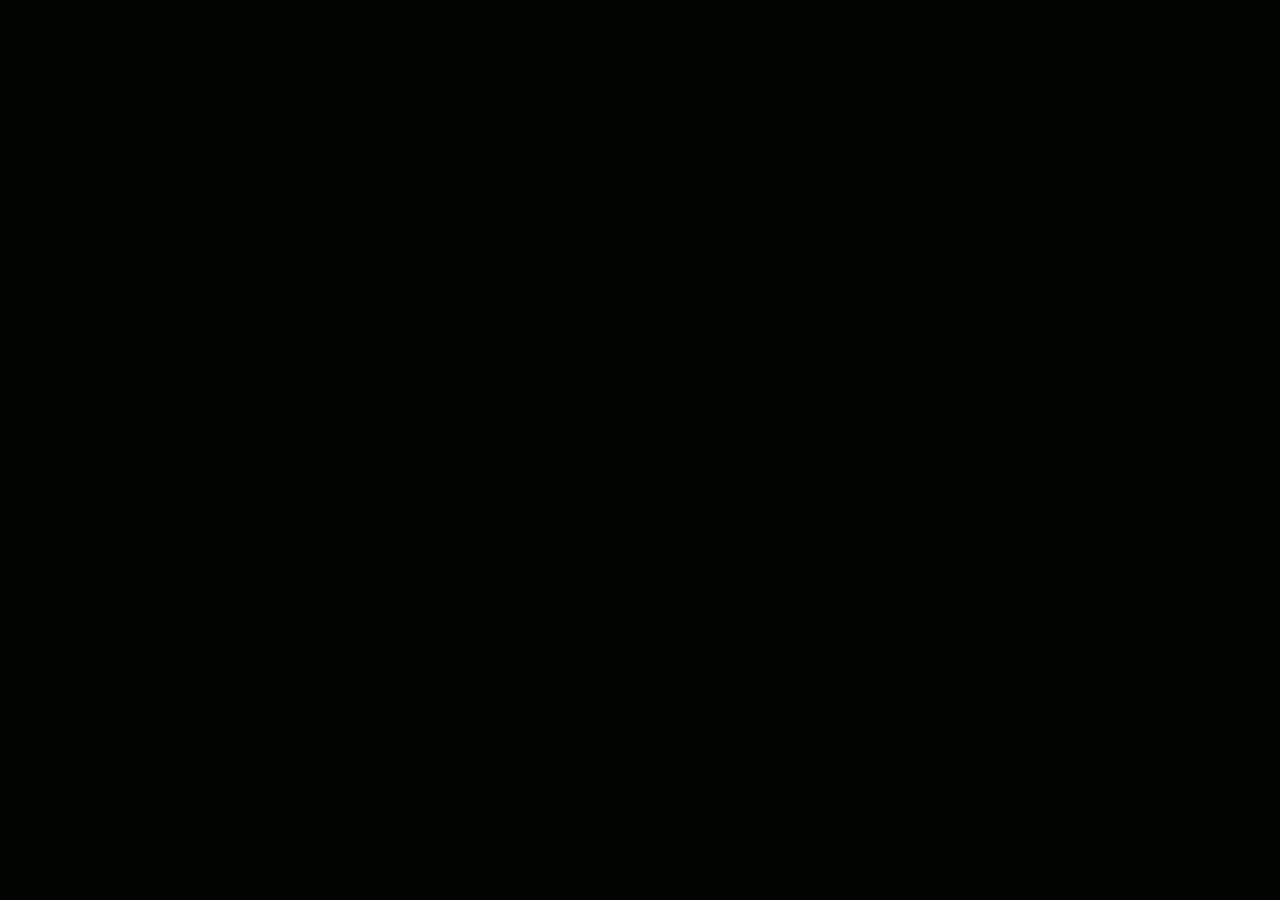
==== index.html @ 9a66db97 "Change design idk" ====
<!DOCTYPE html>
<html lang="en">

<head>
    <meta charset="UTF-8">
    <meta name="viewport" content="width=device-width, initial-scale=1.0">
    <title>Jotaverse — Explore</title>
    <meta name="description" content="The Jotaverse — João Pimentel's portfolio. An immersive hub of projects and experiments.">
    <script src="https://cdnjs.cloudflare.com/ajax/libs/gsap/3.12.5/gsap.min.js"></script>
    <link href="https://api.fontshare.com/v2/css?f[]=neue-montreal@400,500,700&display=swap" rel="stylesheet">
    <link rel="stylesheet" href="style.css">
</head>

<body class="page-hub">

    <div id="crt-overlay"></div>
    <div id="page-transition-overlay"></div>

    <div id="page-wrapper">
        <canvas id="starfield-canvas"></canvas>
        <canvas id="bg-canvas"></canvas>
        <canvas id="matrix-canvas"></canvas>

        <header class="top-header">
            <a href="index.html" class="header-element">Jotaverse</a>
            <a href="https://github.com/joaomrpimentel" target="_blank" class="header-element">João Pimentel</a>
        </header>

        <div id="hub-container">
            <div class="stage">
                <div class="core-ring"></div>
                <svg id="constellation-lines"></svg>
                <nav class="constellation" aria-label="Explore"></nav>
            </div>

            <div class="console-wrap">
                <div class="console-line">
                    <span class="console-prompt">&gt;</span>
                    <span class="console-input-cell">
                        <input type="text" id="command-input" placeholder="type a command" autocomplete="off" spellcheck="false" aria-label="Command console">
                        <span id="command-suggestion-inline"></span>
                    </span>
                </div>
            </div>
        </div>

        <button id="sound-toggle" type="button" aria-label="Enable sound">×</button>
    </div>

    <script type="importmap">
        { "imports": { "three": "https://cdn.jsdelivr.net/npm/three@0.160.0/build/three.module.js", "three/addons/": "https://cdn.jsdelivr.net/npm/three@0.160.0/examples/jsm/" } }
    </script>
    <script type="module" src="script.js" defer></script>

</body>

</html>
---- style.css ----
/* =========================================================
   JOTAVERSE — immersive explorer
   green-on-black, Flash-era exploration aesthetic
   ========================================================= */

:root {
    --main-color: #00ff41;
    --main-dim: #00b32d;
    --bg-color: #040804;
    --void-color: #020402;
    --panel-bg: rgba(6, 14, 6, 0.55);
    --border-color: rgba(0, 255, 65, 0.4);
    --border-faint: rgba(0, 255, 65, 0.18);
    --error-color: rgba(255, 70, 70, 0.85);
    --text-light: #cfe9d4;
    --text-medium: #7fae87;
    --text-dark: #3d5a42;
    --glow: 0 0 6px rgba(0, 255, 65, 0.55), 0 0 18px rgba(0, 255, 65, 0.25);
}

* {
    box-sizing: border-box;
    border-radius: 0 !important;
}

html, body {
    margin: 0;
    padding: 0;
    height: 100%;
}

body {
    font-family: 'Neue Montreal', sans-serif;
    background-color: var(--void-color);
    color: var(--main-color);
    overflow: hidden;
    cursor: crosshair;
    -webkit-font-smoothing: antialiased;
    -moz-osx-font-smoothing: grayscale;
}

a { color: inherit; }

/* ---------- CRT / scanline overlay ---------- */
#crt-overlay {
    position: fixed;
    inset: 0;
    z-index: 9000;
    pointer-events: none;
    background:
        radial-gradient(ellipse at center, transparent 55%, rgba(0,0,0,0.65) 100%);
}
#crt-overlay::before {
    content: "";
    position: absolute;
    inset: 0;
    background: repeating-linear-gradient(
        to bottom,
        rgba(0, 0, 0, 0) 0px,
        rgba(0, 0, 0, 0) 2px,
        rgba(0, 0, 0, 0.18) 3px,
        rgba(0, 0, 0, 0.18) 4px
    );
    animation: crt-flicker 6s infinite steps(60);
    opacity: 0.6;
}
@keyframes crt-flicker {
    0%, 100% { opacity: 0.55; }
    50%      { opacity: 0.62; }
}

/* ---------- page transition ---------- */
#page-wrapper { opacity: 0; height: 100%; }

#page-transition-overlay {
    position: fixed;
    inset: 0;
    background-color: var(--void-color);
    z-index: 9500;
    pointer-events: none;
    opacity: 1;
}

/* ---------- background canvases ---------- */
#starfield-canvas,
#bg-canvas,
#matrix-canvas {
    position: fixed;
    inset: 0;
    width: 100%;
    height: 100%;
}
#starfield-canvas { z-index: 1; }
#bg-canvas        { z-index: 2; pointer-events: none; }
#matrix-canvas    { display: none; z-index: 8000; background: #000; }

/* ---------- header ---------- */
.top-header {
    position: fixed;
    top: 0; left: 0;
    width: 100%;
    padding: 1.1rem 1.8rem;
    display: flex;
    justify-content: space-between;
    align-items: center;
    z-index: 60;
    pointer-events: none;
}
.header-element {
    pointer-events: auto;
    font-size: 0.75rem;
    text-transform: uppercase;
    letter-spacing: 0.22em;
    color: var(--main-dim);
    text-decoration: none;
    transition: color 0.25s, text-shadow 0.25s;
}
.header-element:hover { color: var(--main-color); text-shadow: var(--glow); }

/* =========================================================
   HUB — constellation explorer
   ========================================================= */
#hub-container {
    position: fixed;
    inset: 0;
    z-index: 20;
}
#hub-container.hub-hidden { display: none !important; }

/* parallax stage moved by mouse */
.stage {
    position: absolute;
    inset: 0;
    transition: transform 0.4s cubic-bezier(.2,.8,.2,1);
    will-change: transform;
}

/* connector lines */
#constellation-lines {
    position: absolute;
    inset: 0;
    width: 100%;
    height: 100%;
    pointer-events: none;
    z-index: 21;
}
.link-line {
    stroke: var(--main-color);
    stroke-width: 1;
    opacity: 0.12;
    transition: opacity 0.3s, stroke-width 0.3s;
}
.link-line.active { opacity: 0.7; stroke-width: 1.5; }

/* nav nodes */
.constellation { position: absolute; inset: 0; z-index: 22; }

.nav-node {
    position: absolute;
    left: 50%; top: 50%;
    display: flex;
    flex-direction: column;
    align-items: center;
    gap: 0.55rem;
    text-decoration: none;
    pointer-events: auto;
    cursor: pointer;
    will-change: transform;
}
.node-glyph {
    width: 2.9rem;
    height: 2.9rem;
    display: grid;
    place-items: center;
    font-size: 1.35rem;
    color: var(--main-color);
    border: 1px solid var(--border-faint);
    background: rgba(0, 255, 65, 0.04);
    box-shadow: 0 0 0 rgba(0,255,65,0);
    transition: border-color 0.3s, box-shadow 0.3s, transform 0.3s, background 0.3s;
    animation: node-pulse 3.5s ease-in-out infinite;
}
@keyframes node-pulse {
    0%, 100% { box-shadow: 0 0 8px rgba(0,255,65,0.12); }
    50%      { box-shadow: 0 0 16px rgba(0,255,65,0.28); }
}
.node-label {
    font-size: 0.7rem;
    letter-spacing: 0.18em;
    text-transform: uppercase;
    color: var(--text-medium);
    opacity: 0;
    transform: translateY(4px);
    transition: opacity 0.3s, transform 0.3s, color 0.3s;
    white-space: nowrap;
    pointer-events: none;
}
.node-sub {
    font-size: 0.55rem;
    letter-spacing: 0.1em;
    color: var(--text-dark);
}

.nav-node:hover .node-glyph,
.nav-node:focus-visible .node-glyph {
    border-color: var(--main-color);
    background: rgba(0, 255, 65, 0.12);
    box-shadow: var(--glow);
    transform: scale(1.12);
    animation: none;
}
.nav-node:hover .node-label,
.nav-node:focus-visible .node-label,
body.touch .node-label {
    opacity: 1;
    transform: translateY(0);
    color: var(--main-color);
}
body.touch .node-label { color: var(--text-medium); }

/* central core hint ring */
.core-ring {
    position: absolute;
    left: 50%; top: 50%;
    width: 13rem; height: 13rem;
    transform: translate(-50%, -50%);
    border: 1px solid var(--border-faint);
    border-radius: 50% !important;
    z-index: 21;
    animation: ring-spin 30s linear infinite;
    pointer-events: none;
}
.core-ring::after {
    content: "";
    position: absolute;
    inset: -1.4rem;
    border: 1px dashed rgba(0,255,65,0.08);
    border-radius: 50% !important;
}
@keyframes ring-spin { to { transform: translate(-50%,-50%) rotate(360deg); } }

/* console (hidden terminal) */
.console-wrap {
    position: fixed;
    bottom: 1.4rem;
    left: 50%;
    transform: translateX(-50%);
    width: min(90vw, 420px);
    z-index: 50;
}
.console-line {
    display: flex;
    align-items: center;
    gap: 0.5rem;
    border: 1px solid var(--border-faint);
    background: rgba(0,0,0,0.35);
    backdrop-filter: blur(6px);
    -webkit-backdrop-filter: blur(6px);
    padding: 0.55rem 0.8rem;
    transition: border-color 0.3s;
}
.console-wrap.error .console-line { border-color: var(--error-color); }
.console-prompt { color: var(--main-color); font-family: monospace; }
#command-input, #command-suggestion-inline {
    flex: 1;
    background: transparent;
    border: none;
    outline: none;
    font-family: monospace;
    font-size: 0.9rem;
    color: var(--main-color);
    padding: 0;
}
.console-input-cell { position: relative; flex: 1; }
.console-input-cell #command-input { width: 100%; position: relative; z-index: 2; }
#command-suggestion-inline {
    position: absolute;
    left: 0; top: 0;
    color: var(--text-dark);
    pointer-events: none;
    z-index: 1;
    white-space: pre;
}
#command-input::placeholder { color: var(--text-dark); }

@keyframes shake {
    10%,90% { transform: translate3d(-1px,0,0); }
    20%,80% { transform: translate3d(2px,0,0); }
    30%,50%,70% { transform: translate3d(-4px,0,0); }
    40%,60% { transform: translate3d(4px,0,0); }
}
.console-wrap.shake { animation: shake 0.5s cubic-bezier(.36,.07,.19,.97) both; }

/* =========================================================
   INNER PAGES — immersive panels
   ========================================================= */
main {
    position: relative;
    z-index: 20;
    height: 100%;
    display: flex;
    align-items: safe center;
    justify-content: center;
    padding: 5rem 1.2rem 4rem;
    overflow-y: auto;
}

.panel {
    width: 100%;
    max-width: 60rem;
    position: relative;
    padding: 2.6rem 2rem;
    background: var(--panel-bg);
    backdrop-filter: blur(10px);
    -webkit-backdrop-filter: blur(10px);
    --corner-size: 26px;
    --corner-thickness: 2px;
    background-image:
        linear-gradient(to right, var(--border-color) var(--corner-thickness), transparent var(--corner-thickness)) 0 0,
        linear-gradient(to bottom, var(--border-color) var(--corner-thickness), transparent var(--corner-thickness)) 0 0,
        linear-gradient(to left,  var(--border-color) var(--corner-thickness), transparent var(--corner-thickness)) 100% 0,
        linear-gradient(to bottom, var(--border-color) var(--corner-thickness), transparent var(--corner-thickness)) 100% 0,
        linear-gradient(to right, var(--border-color) var(--corner-thickness), transparent var(--corner-thickness)) 0 100%,
        linear-gradient(to top,   var(--border-color) var(--corner-thickness), transparent var(--corner-thickness)) 0 100%,
        linear-gradient(to left,  var(--border-color) var(--corner-thickness), transparent var(--corner-thickness)) 100% 100%,
        linear-gradient(to top,   var(--border-color) var(--corner-thickness), transparent var(--corner-thickness)) 100% 100%;
    background-repeat: no-repeat;
    background-size: var(--corner-size) var(--corner-size);
}

.panel-tag {
    font-family: monospace;
    font-size: 0.7rem;
    letter-spacing: 0.2em;
    color: var(--main-dim);
    margin-bottom: 0.6rem;
}

.section-title {
    font-weight: 700;
    font-size: 2rem;
    text-transform: uppercase;
    letter-spacing: 0.04em;
    color: var(--main-color);
    text-shadow: var(--glow);
    margin: 0 0 2rem;
}

.about-text {
    font-size: 1.1rem;
    line-height: 1.7;
    color: var(--text-light);
    max-width: 60ch;
    margin: 0;
}

/* projects */
.project-list { list-style: none; padding: 0; margin: 0; display: grid; gap: 1rem; }
.project-item {
    display: block;
    position: relative;
    padding: 1.2rem 1.3rem;
    text-decoration: none;
    border: 1px solid var(--border-faint);
    transition: border-color 0.3s, background 0.3s, transform 0.3s;
    overflow: hidden;
}
.project-item::before {
    content: "";
    position: absolute;
    left: 0; top: 0; bottom: 0;
    width: 2px;
    background: var(--main-color);
    transform: scaleY(0);
    transform-origin: top;
    transition: transform 0.3s;
}
.project-item:hover {
    border-color: var(--border-color);
    background: rgba(0,255,65,0.05);
    transform: translateX(4px);
}
.project-item:hover::before { transform: scaleY(1); }
.project-title {
    font-weight: 700;
    font-size: 1.45rem;
    text-transform: uppercase;
    letter-spacing: 0.02em;
    color: var(--main-color);
    opacity: 0.8;
    margin: 0;
    transition: opacity 0.3s, text-shadow 0.3s;
}
.project-item:hover .project-title { opacity: 1; text-shadow: var(--glow); }
.project-details { margin-top: 0.6rem; }
.project-details-inner {
    display: flex;
    flex-direction: column;
    gap: 0.7rem;
}
.project-description { color: var(--text-medium); margin: 0; max-width: 46rem; }
.project-tags { display: flex; gap: 0.4rem; flex-wrap: wrap; }
.project-tag {
    padding: 0.1rem 0.55rem;
    border: 1px solid var(--text-dark);
    color: var(--text-medium);
    font-family: monospace;
    font-size: 0.7rem;
}

/* contact */
.contact-layout { text-align: center; }
.contact-links {
    display: flex;
    flex-wrap: wrap;
    align-items: center;
    justify-content: center;
    gap: 1.6rem;
    font-size: 1.2rem;
    font-weight: 700;
    margin-top: 2.4rem;
}
.contact-link {
    color: var(--text-light);
    text-decoration: none;
    letter-spacing: 0.05em;
    transition: color 0.25s, text-shadow 0.25s;
}
.contact-link:hover { color: var(--main-color); text-shadow: var(--glow); }
.contact-separator { color: var(--text-dark); }

/* back button — a return node */
.back-button {
    position: fixed;
    bottom: 1.3rem;
    left: 1.3rem;
    z-index: 60;
    font-family: monospace;
    font-size: 0.75rem;
    letter-spacing: 0.1em;
    text-transform: uppercase;
    color: var(--main-dim);
    text-decoration: none;
    border: 1px solid var(--border-faint);
    padding: 0.45rem 0.8rem;
    background: rgba(0,0,0,0.35);
    transition: color 0.25s, border-color 0.25s, box-shadow 0.25s;
}
.back-button:hover { color: var(--main-color); border-color: var(--border-color); box-shadow: var(--glow); }

/* sound toggle */
#sound-toggle {
    position: fixed;
    bottom: 1.3rem;
    right: 1.3rem;
    z-index: 60;
    width: 2.4rem; height: 2.4rem;
    display: grid;
    place-items: center;
    font-size: 0.95rem;
    color: var(--main-dim);
    border: 1px solid var(--border-faint);
    background: rgba(0,0,0,0.35);
    cursor: pointer;
    transition: color 0.25s, border-color 0.25s, box-shadow 0.25s;
}
#sound-toggle:hover { color: var(--main-color); border-color: var(--border-color); }
#sound-toggle.on { color: var(--main-color); border-color: var(--border-color); box-shadow: var(--glow); }

/* glitch entry for panels & title */
@keyframes panel-in {
    0%   { opacity: 0; transform: translateY(14px); filter: blur(4px); }
    100% { opacity: 1; transform: translateY(0);   filter: blur(0); }
}
.panel { animation: panel-in 0.55s ease-out both; }

/* ---------- responsive ---------- */
@media (max-width: 640px) {
    .node-glyph { width: 2.5rem; height: 2.5rem; font-size: 1.15rem; }
    .core-ring { width: 9rem; height: 9rem; }
    .section-title { font-size: 1.6rem; }
    .about-text { font-size: 1rem; }
    .panel { padding: 2rem 1.3rem; }
}

@media (prefers-reduced-motion: reduce) {
    .node-glyph, .core-ring, #crt-overlay::before { animation: none !important; }
    .stage { transition: none !important; }
}
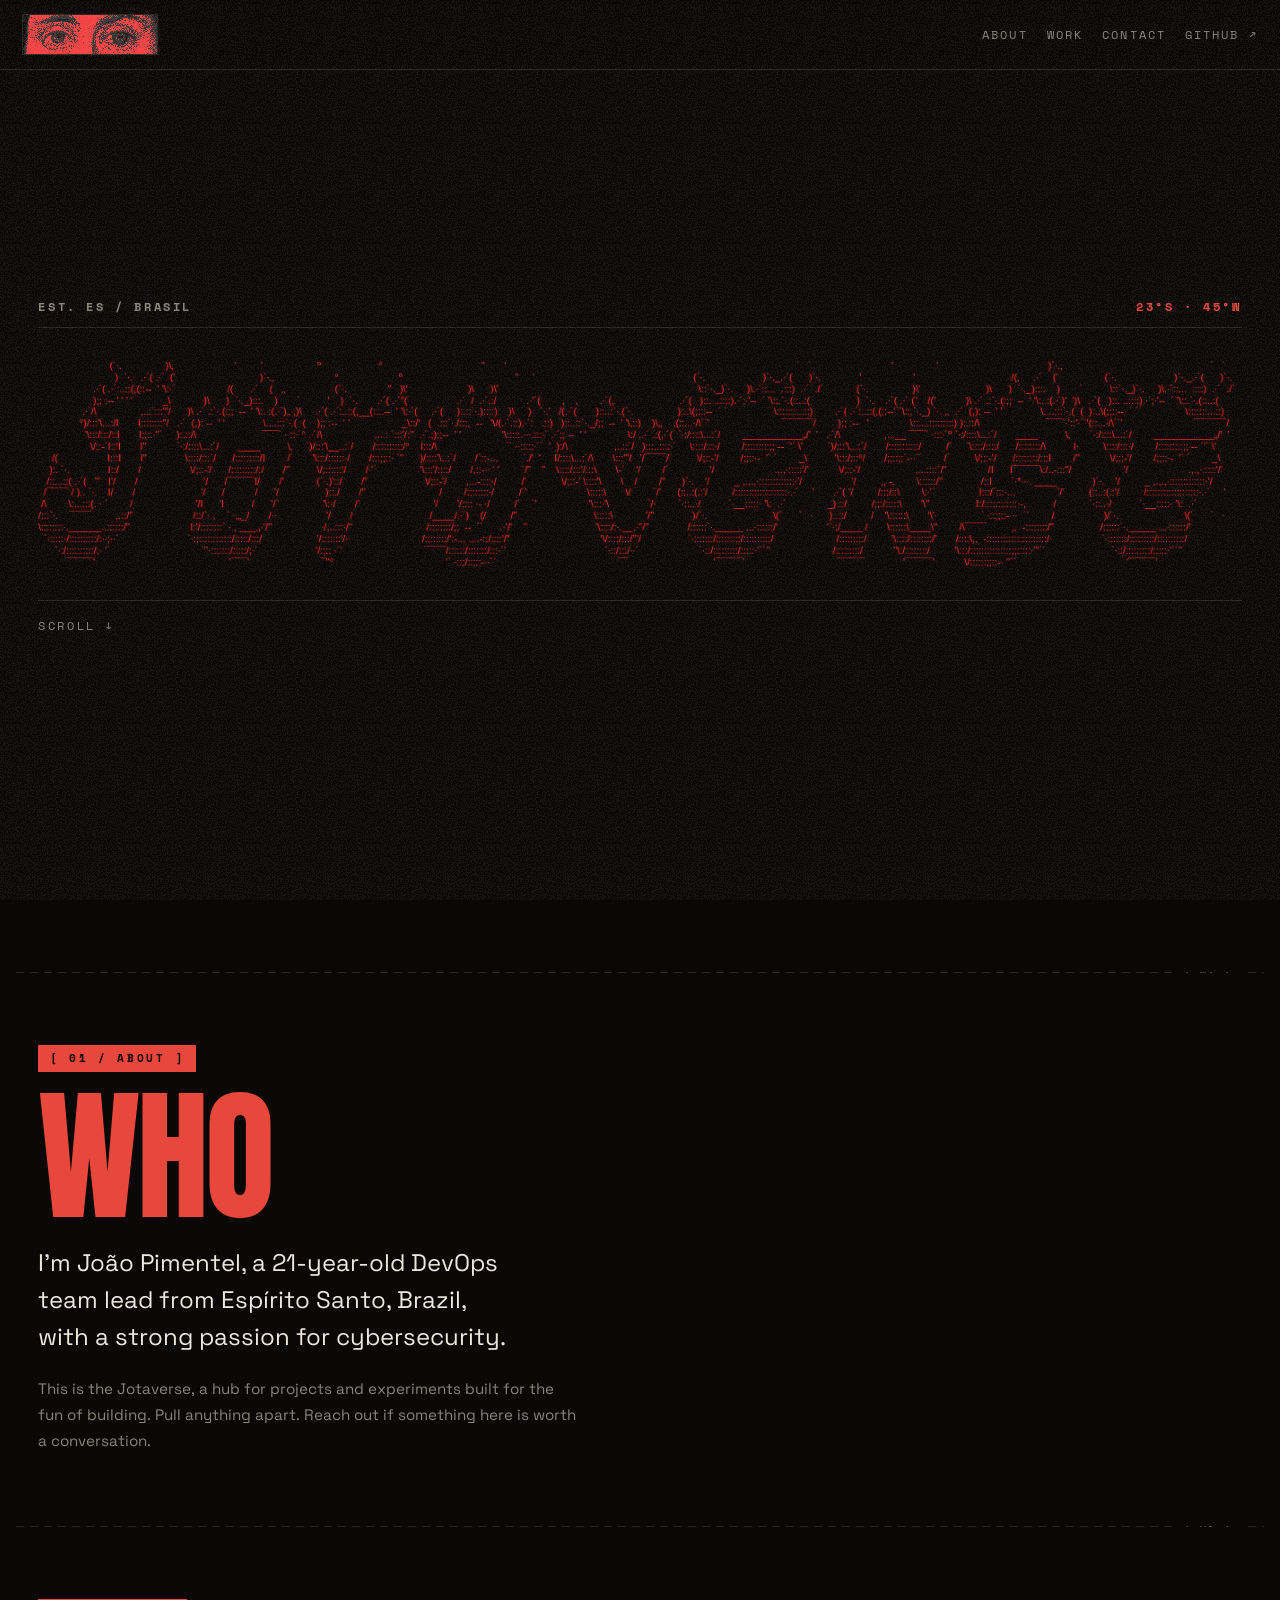
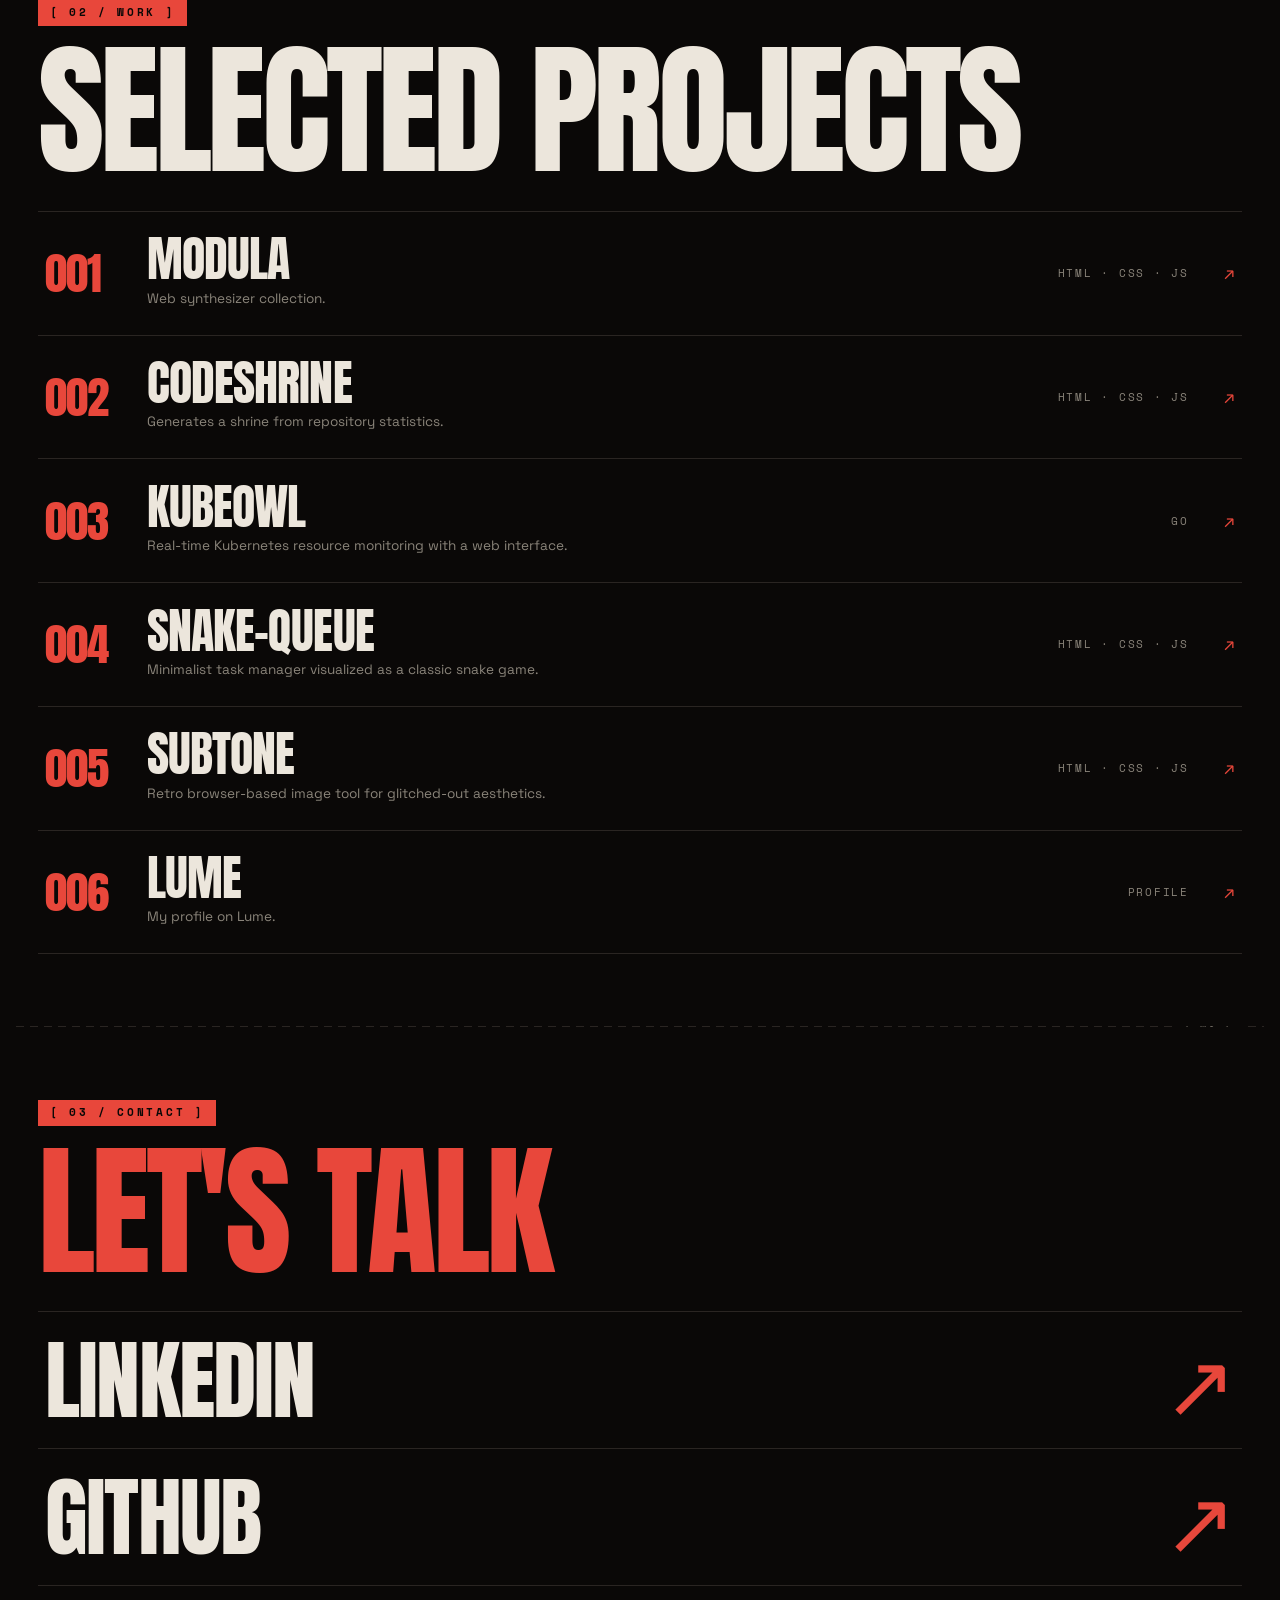
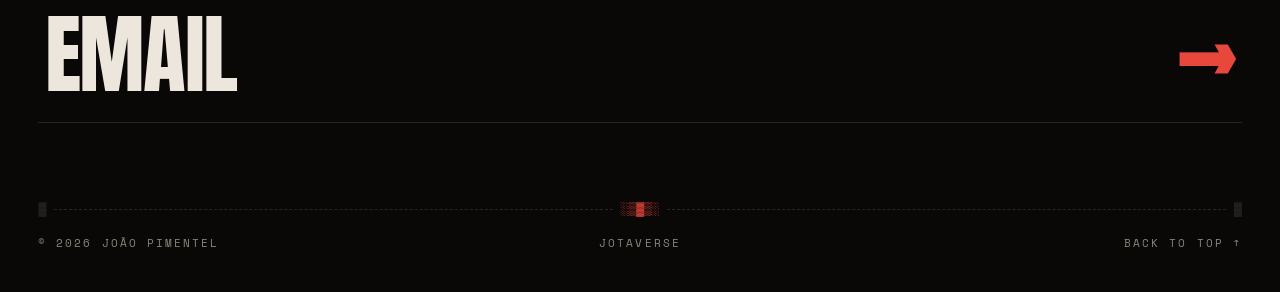
==== commit 35604a95: "reestilo" ====
--- a/index.html
+++ b/index.html
@@ -4,54 +4,191 @@
 <head>
     <meta charset="UTF-8">
     <meta name="viewport" content="width=device-width, initial-scale=1.0">
-    <title>Jotaverse — Explore</title>
-    <meta name="description" content="The Jotaverse — João Pimentel's portfolio. An immersive hub of projects and experiments.">
-    <script src="https://cdnjs.cloudflare.com/ajax/libs/gsap/3.12.5/gsap.min.js"></script>
-    <link href="https://api.fontshare.com/v2/css?f[]=neue-montreal@400,500,700&display=swap" rel="stylesheet">
+    <title>Jotaverse / João Pimentel</title>
+    <meta name="description" content="The Jotaverse / João Pimentel, DevOps team lead and cybersecurity enthusiast. Projects and experiments.">
+    <meta property="og:title" content="Jotaverse / João Pimentel">
+    <meta property="og:description" content="DevOps & security. Projects and experiments.">
+    <meta property="og:type" content="website">
+    <link rel="preconnect" href="https://fonts.googleapis.com">
+    <link rel="preconnect" href="https://fonts.gstatic.com" crossorigin>
+    <link href="https://fonts.googleapis.com/css2?family=Anton&family=Space+Grotesk:wght@400;500;700&family=Space+Mono:wght@400;700&display=swap" rel="stylesheet">
     <link rel="stylesheet" href="style.css">
 </head>
 
-<body class="page-hub">
+<body>
+    <div class="dither" aria-hidden="true"></div>
 
-    <div id="crt-overlay"></div>
-    <div id="page-transition-overlay"></div>
+    <header class="nav">
+        <a href="#top" class="nav-brand" aria-label="Jotaverse home">
+            <img src="pantocrator.png" alt="Jotaverse">
+        </a>
+        <nav class="nav-links" aria-label="Sections">
+            <a href="#about">ABOUT</a>
+            <a href="#work">WORK</a>
+            <a href="#contact">CONTACT</a>
+            <a href="https://github.com/joaomrpimentel" target="_blank" rel="noopener">GITHUB ↗</a>
+        </nav>
+    </header>
 
-    <div id="page-wrapper">
-        <canvas id="starfield-canvas"></canvas>
-        <canvas id="bg-canvas"></canvas>
-        <canvas id="matrix-canvas"></canvas>
+    <main id="top">
 
-        <header class="top-header">
-            <a href="index.html" class="header-element">Jotaverse</a>
-            <a href="https://github.com/joaomrpimentel" target="_blank" class="header-element">João Pimentel</a>
-        </header>
-
-        <div id="hub-container">
-            <div class="stage">
-                <div class="core-ring"></div>
-                <svg id="constellation-lines"></svg>
-                <nav class="constellation" aria-label="Explore"></nav>
+        <!-- ============ HERO ============ -->
+        <section class="hero" id="hero">
+            <div class="hero-meta">
+                <span>EST. ES / BRASIL</span>
+                <span>23°S · 45°W</span>
             </div>
 
-            <div class="console-wrap">
-                <div class="console-line">
-                    <span class="console-prompt">&gt;</span>
-                    <span class="console-input-cell">
-                        <input type="text" id="command-input" placeholder="type a command" autocomplete="off" spellcheck="false" aria-label="Command console">
-                        <span id="command-suggestion-inline"></span>
-                    </span>
+            <h1 class="visually-hidden">Jotaverse</h1>
+            <div class="masthead" role="img" aria-label="Jotaverse">
+                <pre id="ascii" aria-hidden="true">                          (`·.                )\‚                      '         '                    º                     °                                    ''       '                                                                                                          ´   `                             ’                '                                        )`·.‚                                                      ´   `      
+                            )  `·.   .·´( .·´  (’                               )`·.‚                      °                      º                                         ''     '                                                          (`·.                     )`·._.·´(      )`·.              ’                   '                                   /(‚     .·´    (’                 (`·.                     )`·._.·´(      )`·. 
+                    .·´( .·´:..::(,(::--  ' '\:·´                   /(      .·´    (   ‚‚                  (`·.               "   )\'                      )\      )\'                                                                         \::`·._)`·.     )\.·´::...  .:::)  .·´  ./`            (`·.                )\'                        )\      )  `·._):::.    )       `          \::`·._)`·.     )\.·´::...  .:::)  .·´  ./`
+                    );; :-- ' ' ’ ’           _\            )\      )  `·._):::.    )       `          '    )  `·.       .·´( .·´"(                  .·´  /  .·´.:/           .·'´(        ‚    ‚        .·´(‚                        .·´(   )::. ..::::).·´;·'--  ´ '\::.`·.(::..:(                 )  `·.    .·´( .·´ (’    /('           )\ .·´ .:`·.(:;;  --  ' '\:. :(.·´)'  ')\   .·´(   )::. ..::::).·´;·'--  ´ '\::.`·.(::..:(    
+                .·´/\                ,..:´:::"'/      )\ .·´ .:`·.(:;;  --  ' '\:. :(.·´)‚‚ ‚)\     .·´( .·´:..::(,__(::..--  ' '\:·´(     .·´(     ):.::`·.)::::)    )\     )   `·.'   /(.·´(       )::..:`·.(`·.                ):..\(;;::--  ´ ´                 \:::::::...::)        .·´( .·´:..::(,(::--'``\::.`·._) `·. ‚‚  .·´  (,): --  ' '              \....:::`·.(  (  ):..\(;;::--  ´ ´                 \:::::::...::)   
+               °)/:::'\...:/I       I::::::::"/   .·´  (,): --  ' '              \....:::`·.(  (    );; :--  ' ’                   _\::/'   (  .:::`·./::;,  --   '\/(.·´.::).·´:   .::)   )::..::`·._/;;  --  ' '\‚::)    )\‚‚    ‚(::...·/\``'                          ¯¯¯¯¯¯/        );; :--   '               \::....:::::::::) ):.::/\                        ¯¯¯`·’::'·`´'(::...·/\``'                          ¯¯¯¯¯¯/   
+                 '\:::/:::/::I       I;;::·'’´     ):.::/\                        ¯¯¯` · ::·´° .·´/\                   ,.. : ´:::'/:’'  .·´.;);;--  ' '               '\:::::.···.:::·´ .·´;; --  ' '               \:/ ‚.·´ .:(‚·´(  `·:/::::\...:´/        ___________„/’  ’   .·´/\                ,...__ ¯¯¯` ·:::·´º `·:/::::\...:´/       ____          \‚       `·:/::::\...:´/        ___________„/’  ’ 
+                   \/;:-´I::'I       I'’           `·:/::::\...:´/       ____          \‚     `)/:::'\__..:´/       /::::::::::/°    I:::/\                         `` ··:::::·´´  '  ):/\                 ,..::´/   ):::..::::·´     \::::/:::·/        /:::::::::;; -- ´'´ \'         `)/:::'\...:´/       /:::::::::::/         /`     `\::::/::::/      /::::::::/\          I·         \::::/:::·/        /:::::::::;; -- ´'´ \'        
+     /(                  I:::I       I''              \::::/:::`/      /:::::::::/I        /´       '\:::/::::::·/       /:::;;::· ´'’      )/::::'\..:´/       /`::-..,         `./'  '     I/::::\...:´/\       \:::"'/   '/¯¯¯¯/´         \/;::-'/        /;;::·-  '´ ´        _\          '\:::/:::°/       /;;::;;´-··´´        /`         \/;::-'/      /::::::::/:::I        /’'           \/;::-'/        /;;::·-  '´ ´        _\       
+    ):. `·.              I::/       /                  \/;::-'/      /:::::::::/:/       /'’          \/;::::::'/       /·'´                '\:::'/::::/       /,::-·· ' '        `/"    "    \::::/:::'/:::\       \-´    '/        /´               '/                      .,.,·:::::'/’           \/;::-'/                    ,...::::´/''               /I      I¯¯¯¯¯\:/..-:::"/                   '/                      .,.,·:::::'/’      
+   /::...::( .·´(   "’   I'/       /                        '/      /¯¯¯¯¯I/       /’            (`·.)'::/       /"                     \/;::-'/       ,...-::::·/         /’             \/;::-' \::::'\       \    /        /''      )`·.    '/         _ ,.,.,·:::::::::::::·'/                  '/         ,, -,        \::::::/’’              /::I       `·*···. ____             )`·.    '/         _ ,.,.,·:::::::::::::·'/        
+  /¯¯¯¯ / ).. `·.    I/       /                        '/      /           /      '/                 )::./       /'’                           /        /::::::::·/         /´'                      \:::::\       \/        `/’      (::..:(.:'/         /:::::::::::::::::::·.·´     '       .·´( ’/         /:::/::\        \:·'´                I:::/`:::·...               `/’         (::..:(.:'/         /:::::::::::::::::::·.·´     '    
+ /\        \:...:::(. · ´        /                       '/I      'I          /      ’/`                '\:·/       /’                           '/       '/;::: ·- ·/         /´    `'                   '\:::·'\              `/·        `·::..·/          `·__:::::· ’\:  .·´               _) ::/         /;;:/:::::\       '\’’                 I:/::::::::::::·-,          /            `·::..·/          `·__:::::· ’\:  .·´             
+/:::`·.    ¯¯¯¯         ,.::/"                      /::/`· ,    ` ·,„_/       /··                  '/       /                            /____/.·´)    (/         /"                            \:::::\            '/"              )/`·.                        \(´      `   ·      )..::/         /    '\::::::\       '\'·                ` ·::;;::- ··  ´´        /                  )/`·.                        \(´      `   ·    
+\::::::::·.______..::::::/''                      I:'/::::::::` · , ___,‚·'/’’                  ·/,..:::·/''                           /::::::::/;;  --  ´´      .·’/'    ’’                         '\::::/:·.__.·''/’'              /::::::`·._____ ...·::::::/’                  '`·:/____ /       \::::::\____\''        /\¯¯¯¯         ,,  -::::::::/"                 /::::::`·._____ ...·::::::/’                
+  `·:::::·/::::::::::/:··;··´                         `·:;::::::::::::/:::::/:::/                    '/:::::::'/··                          /::::::::/':-.., .,..-::/::::'/"                                 '\/::::/:::/’’'/                 `·:::::::/:::::::::/::::::::::/                       /:::::::::/         ’\::::/::::::::/'       /::::\,,  -::::::::::::::::::::::/·                  `·:::::::/:::::::::/::::::::::/                  
+      `·:/::::::::::/;· ’´                                 `’’·::;::::/:::::/;·´                     '/:;:: ·´'                              ¯¯¯¯/::::::/:::::::/:::·´'                                    `·::/:::/··´                      `·::/:::::::::/:::::·’´´’’                       /:::::::::/           ’'\:/::::::::/         '\:::/:::::::::::::::;;:::::·'''´´                        `·::/:::::::::/:::::·’´´’’                   
+          ¯¯¯¯¯'                                                 '¯¯¯'                          ¯"°                                         '` ·::;/::;::-··´´                                            ¯¯                               '¯¯¯¯¯’                                  ¯¯¯¯¯              ’¯¯¯¯¯’           \/::::::;;::-· ’’´´                                        '¯¯¯¯¯’                              </pre>
+            </div>
+
+            <div class="hero-foot">
+                <a href="#about" class="scroll-cue">SCROLL ↓</a>
+            </div>
+        </section>
+
+        <hr class="rule" data-label="01">
+
+        <!-- ============ ABOUT ============ -->
+        <section class="about" id="about">
+            <div class="sect-tag">[ 01 / ABOUT ]</div>
+            <div class="about-grid">
+                <div class="about-body">
+                    <h2>WHO</h2>
+                    <p>
+                        I'm João Pimentel, a 21-year-old DevOps team lead from Espírito
+                        Santo, Brazil, with a strong passion for cybersecurity.
+                    </p>
+                    <p>
+                        This is the Jotaverse, a hub for projects and experiments built
+                        for the fun of building. Pull anything apart. Reach out if
+                        something here is worth a conversation.
+                    </p>
                 </div>
             </div>
+        </section>
+
+        <hr class="rule" data-label="02">
+
+        <!-- ============ WORK ============ -->
+        <section class="work" id="work">
+            <div class="sect-tag">[ 02 / WORK ]</div>
+            <h2 class="sect-title">SELECTED PROJECTS</h2>
+
+            <ol class="proj-list">
+                <li class="proj">
+                    <a href="https://modula.jotaverse.com.br" target="_blank" rel="noopener">
+                        <span class="proj-no">001</span>
+                        <span class="proj-main">
+                            <span class="proj-title">MODULA</span>
+                            <span class="proj-desc">Web synthesizer collection.</span>
+                        </span>
+                        <span class="proj-tags">HTML · CSS · JS</span>
+                        <span class="proj-arrow">↗</span>
+                    </a>
+                </li>
+                <li class="proj">
+                    <a href="https://codeshrine.jotaverse.com.br" target="_blank" rel="noopener">
+                        <span class="proj-no">002</span>
+                        <span class="proj-main">
+                            <span class="proj-title">CODESHRINE</span>
+                            <span class="proj-desc">Generates a shrine from repository statistics.</span>
+                        </span>
+                        <span class="proj-tags">HTML · CSS · JS</span>
+                        <span class="proj-arrow">↗</span>
+                    </a>
+                </li>
+                <li class="proj">
+                    <a href="https://github.com/joaomrpimentel/KubeOwl" target="_blank" rel="noopener">
+                        <span class="proj-no">003</span>
+                        <span class="proj-main">
+                            <span class="proj-title">KUBEOWL</span>
+                            <span class="proj-desc">Real-time Kubernetes resource monitoring with a web interface.</span>
+                        </span>
+                        <span class="proj-tags">GO</span>
+                        <span class="proj-arrow">↗</span>
+                    </a>
+                </li>
+                <li class="proj">
+                    <a href="snake-queue" target="_blank" rel="noopener">
+                        <span class="proj-no">004</span>
+                        <span class="proj-main">
+                            <span class="proj-title">SNAKE-QUEUE</span>
+                            <span class="proj-desc">Minimalist task manager visualized as a classic snake game.</span>
+                        </span>
+                        <span class="proj-tags">HTML · CSS · JS</span>
+                        <span class="proj-arrow">↗</span>
+                    </a>
+                </li>
+                <li class="proj">
+                    <a href="subtone" target="_blank" rel="noopener">
+                        <span class="proj-no">005</span>
+                        <span class="proj-main">
+                            <span class="proj-title">SUBTONE</span>
+                            <span class="proj-desc">Retro browser-based image tool for glitched-out aesthetics.</span>
+                        </span>
+                        <span class="proj-tags">HTML · CSS · JS</span>
+                        <span class="proj-arrow">↗</span>
+                    </a>
+                </li>
+                <li class="proj">
+                    <a href="https://lume.jotaverse.com.br/u/jota" target="_blank" rel="noopener">
+                        <span class="proj-no">006</span>
+                        <span class="proj-main">
+                            <span class="proj-title">LUME</span>
+                            <span class="proj-desc">My profile on Lume.</span>
+                        </span>
+                        <span class="proj-tags">PROFILE</span>
+                        <span class="proj-arrow">↗</span>
+                    </a>
+                </li>
+            </ol>
+        </section>
+
+        <hr class="rule" data-label="03">
+
+        <!-- ============ CONTACT ============ -->
+        <section class="contact" id="contact">
+            <div class="sect-tag">[ 03 / CONTACT ]</div>
+            <h2 class="sect-title contact-shout">LET'S&nbsp;TALK</h2>
+            <ul class="contact-links">
+                <li><a href="https://www.linkedin.com/in/jo%C3%A3o-marcos-pimentel-269a99296/" target="_blank" rel="noopener">LINKEDIN <span>↗</span></a></li>
+                <li><a href="https://github.com/joaomrpimentel" target="_blank" rel="noopener">GITHUB <span>↗</span></a></li>
+                <li><a href="mailto:joaomarcosrpimentel@gmail.com">EMAIL <span>→</span></a></li>
+            </ul>
+        </section>
+
+    </main>
+
+    <footer class="foot">
+        <div class="foot-rule" aria-hidden="true"><span>▓</span><i></i><span class="fr-mid">░▒▓▒░</span><i></i><span>▓</span></div>
+        <div class="foot-row">
+            <span>© <span id="year">2026</span> JOÃO PIMENTEL</span>
+            <span>JOTAVERSE</span>
+            <a href="#top">BACK TO TOP ↑</a>
         </div>
+    </footer>
 
-        <button id="sound-toggle" type="button" aria-label="Enable sound">×</button>
-    </div>
-
-    <script type="importmap">
-        { "imports": { "three": "https://cdn.jsdelivr.net/npm/three@0.160.0/build/three.module.js", "three/addons/": "https://cdn.jsdelivr.net/npm/three@0.160.0/examples/jsm/" } }
-    </script>
-    <script type="module" src="script.js" defer></script>
-
+    <script src="script.js" defer></script>
 </body>
 
 </html>
--- a/style.css
+++ b/style.css
@@ -1,489 +1,290 @@
 /* =========================================================
-   JOTAVERSE — immersive explorer
-   green-on-black, Flash-era exploration aesthetic
+   JOTAVERSE — ascii / dither brutalist zine
+   red on black · monospace · 1-bit texture
    ========================================================= */
 
 :root {
-    --main-color: #00ff41;
-    --main-dim: #00b32d;
-    --bg-color: #040804;
-    --void-color: #020402;
-    --panel-bg: rgba(6, 14, 6, 0.55);
-    --border-color: rgba(0, 255, 65, 0.4);
-    --border-faint: rgba(0, 255, 65, 0.18);
-    --error-color: rgba(255, 70, 70, 0.85);
-    --text-light: #cfe9d4;
-    --text-medium: #7fae87;
-    --text-dark: #3d5a42;
-    --glow: 0 0 6px rgba(0, 255, 65, 0.55), 0 0 18px rgba(0, 255, 65, 0.25);
-}
-
-* {
-    box-sizing: border-box;
-    border-radius: 0 !important;
-}
-
-html, body {
+    --bg:      #0a0807;
+    --ink:     #ece6dc;   /* off-white */
+    --ink-dim: #8a847a;
+    --red:     #e8473b;
+    --red-deep:#b32c22;
+    --line:    #2a2522;
+    --max:     78rem;
+
+    --font-display: "Anton", Impact, sans-serif;
+    --font-mono:    "Space Mono", ui-monospace, Menlo, monospace;
+    --font-body:    "Space Grotesk", system-ui, sans-serif;
+}
+
+* { box-sizing: border-box; }
+
+html { scroll-behavior: smooth; }
+
+body {
     margin: 0;
-    padding: 0;
-    height: 100%;
-}
-
-body {
-    font-family: 'Neue Montreal', sans-serif;
-    background-color: var(--void-color);
-    color: var(--main-color);
-    overflow: hidden;
-    cursor: crosshair;
+    background: var(--bg);
+    color: var(--ink);
+    font-family: var(--font-body);
+    font-size: 16px;
+    line-height: 1.5;
     -webkit-font-smoothing: antialiased;
-    -moz-osx-font-smoothing: grayscale;
-}
-
-a { color: inherit; }
-
-/* ---------- CRT / scanline overlay ---------- */
-#crt-overlay {
-    position: fixed;
-    inset: 0;
-    z-index: 9000;
+    overflow-x: hidden;
+}
+
+a { color: inherit; text-decoration: none; }
+
+::selection { background: var(--red); color: var(--bg); }
+
+h2, .sect-title, .proj-title, .about-body h2, .tagline {
+    letter-spacing: -0.02em;          /* tight, packed, aggressive */
+}
+
+.visually-hidden {
+    position: absolute; width: 1px; height: 1px;
+    padding: 0; margin: -1px; overflow: hidden;
+    clip: rect(0 0 0 0); white-space: nowrap; border: 0;
+}
+
+/* ---------- texture overlays ---------- */
+.dither {
+    position: fixed; inset: 0; z-index: 9000;
     pointer-events: none;
-    background:
-        radial-gradient(ellipse at center, transparent 55%, rgba(0,0,0,0.65) 100%);
-}
-#crt-overlay::before {
-    content: "";
-    position: absolute;
-    inset: 0;
+    opacity: 0.06;
+    mix-blend-mode: screen;
+    background-image: url("data:image/svg+xml,%3Csvg xmlns='http://www.w3.org/2000/svg' width='120' height='120'%3E%3Cfilter id='n'%3E%3CfeTurbulence type='fractalNoise' baseFrequency='0.9' numOctaves='2' stitchTiles='stitch'/%3E%3CfeComponentTransfer%3E%3CfeFuncA type='discrete' tableValues='0 1'/%3E%3C/feComponentTransfer%3E%3C/filter%3E%3Crect width='100%25' height='100%25' filter='url(%23n)'/%3E%3C/svg%3E");
+}
+/* ---------- nav ---------- */
+.nav {
+    position: fixed; top: 0; left: 0; right: 0; z-index: 100;
+    display: flex; align-items: center; justify-content: space-between;
+    padding: 0.85rem 1.4rem;
+    background: rgba(10,8,7,0.82);
+    backdrop-filter: blur(4px);
+    border-bottom: 1px solid var(--line);
+}
+.nav-brand {
+    display: flex; align-items: center;
+}
+.nav-brand img {
+    width: 8.5rem; height: 2.6rem; display: block;
+    object-fit: cover; object-position: center 42%;  /* crop to the eyes */
+    border: 1px solid var(--line);
+    image-rendering: pixelated;
+    transition: filter 0.15s, border-color 0.15s;
+}
+.nav-brand:hover img { border-color: var(--red); filter: brightness(1.15); }
+.nav-links { display: flex; gap: 1.2rem; }
+.nav-links a {
+    font-family: var(--font-mono);
+    font-size: 0.72rem; letter-spacing: 0.18em; color: var(--ink-dim);
+    transition: color 0.15s;
+}
+.nav-links a:hover { color: var(--red); }
+
+/* ---------- layout ---------- */
+section {
+    max-width: var(--max);
+    margin: 0 auto;
+    padding: 0 1.4rem;
+}
+
+.sect-tag {
+    display: inline-block;
+    font-family: var(--font-mono); font-weight: 700;
+    font-size: 0.7rem; letter-spacing: 0.24em;
+    color: var(--bg); background: var(--red);
+    padding: 0.3rem 0.7rem; margin-bottom: 1.6rem;
+}
+.sect-title {
+    font-family: var(--font-display);
+    font-size: clamp(2.8rem, 13vw, 9rem);
+    font-weight: 400; letter-spacing: -0.03em; line-height: 0.82;
+    margin: 0 0 2.6rem; text-transform: uppercase;
+}
+
+/* ---------- HERO ---------- */
+.hero {
+    min-height: 100svh;
+    display: flex; flex-direction: column; justify-content: center;
+    padding-top: 4rem; padding-bottom: 2rem;
+    gap: 2rem;
+}
+.hero-meta {
+    display: flex; justify-content: space-between;
+    font-family: var(--font-mono); font-weight: 700;
+    font-size: 0.74rem; letter-spacing: 0.22em; color: var(--ink-dim);
+    border-bottom: 1px solid var(--line);
+    padding-bottom: 0.7rem; text-transform: uppercase;
+}
+.hero-meta span:last-child { color: var(--red); }
+
+.masthead { position: relative; width: 100%; }
+#ascii {
+    position: absolute; left: 50%; top: 0; margin: 0;
+    transform-origin: top center;
+    transform: translateX(-50%) scale(var(--ascii-scale, 0.3));
+    white-space: pre;
+    /* Reeko Font 1 is proportional-font art — must render in Arial, not mono */
+    font-family: Arial, Helvetica, sans-serif;
+    font-size: 11px; line-height: 1.17;
+    color: #ff2d1a;
+    text-shadow: 0 0 10px rgba(255,45,26,0.55), 0 0 26px rgba(255,45,26,0.3);
+    will-change: transform;
+}
+
+.hero-foot {
+    display: flex; align-items: flex-end; justify-content: space-between;
+    flex-wrap: wrap; gap: 1rem;
+    border-top: 1px solid var(--line);
+    padding-top: 1rem;
+}
+.tagline {
+    margin: 0; font-family: var(--font-display); font-weight: 400;
+    font-size: clamp(1.2rem, 3.4vw, 2rem); letter-spacing: 0.04em;
+    text-transform: uppercase;
+}
+.tagline span { color: var(--red); }
+.scroll-cue {
+    font-family: var(--font-mono);
+    font-size: 0.72rem; letter-spacing: 0.22em; color: var(--ink-dim);
+    animation: bob 1.8s ease-in-out infinite;
+}
+.scroll-cue:hover { color: var(--red); }
+@keyframes bob { 0%,100%{ transform: translateY(0);} 50%{ transform: translateY(4px);} }
+
+/* ---------- rules between sections ---------- */
+.rule {
+    max-width: var(--max);
+    margin: 4.5rem auto; border: 0; height: 1px;
     background: repeating-linear-gradient(
-        to bottom,
-        rgba(0, 0, 0, 0) 0px,
-        rgba(0, 0, 0, 0) 2px,
-        rgba(0, 0, 0, 0.18) 3px,
-        rgba(0, 0, 0, 0.18) 4px
-    );
-    animation: crt-flicker 6s infinite steps(60);
-    opacity: 0.6;
-}
-@keyframes crt-flicker {
-    0%, 100% { opacity: 0.55; }
-    50%      { opacity: 0.62; }
-}
-
-/* ---------- page transition ---------- */
-#page-wrapper { opacity: 0; height: 100%; }
-
-#page-transition-overlay {
-    position: fixed;
-    inset: 0;
-    background-color: var(--void-color);
-    z-index: 9500;
-    pointer-events: none;
-    opacity: 1;
-}
-
-/* ---------- background canvases ---------- */
-#starfield-canvas,
-#bg-canvas,
-#matrix-canvas {
-    position: fixed;
-    inset: 0;
-    width: 100%;
-    height: 100%;
-}
-#starfield-canvas { z-index: 1; }
-#bg-canvas        { z-index: 2; pointer-events: none; }
-#matrix-canvas    { display: none; z-index: 8000; background: #000; }
-
-/* ---------- header ---------- */
-.top-header {
-    position: fixed;
-    top: 0; left: 0;
-    width: 100%;
-    padding: 1.1rem 1.8rem;
-    display: flex;
-    justify-content: space-between;
-    align-items: center;
-    z-index: 60;
-    pointer-events: none;
-}
-.header-element {
-    pointer-events: auto;
-    font-size: 0.75rem;
-    text-transform: uppercase;
-    letter-spacing: 0.22em;
-    color: var(--main-dim);
-    text-decoration: none;
-    transition: color 0.25s, text-shadow 0.25s;
-}
-.header-element:hover { color: var(--main-color); text-shadow: var(--glow); }
-
-/* =========================================================
-   HUB — constellation explorer
-   ========================================================= */
-#hub-container {
-    position: fixed;
-    inset: 0;
-    z-index: 20;
-}
-#hub-container.hub-hidden { display: none !important; }
-
-/* parallax stage moved by mouse */
-.stage {
-    position: absolute;
-    inset: 0;
-    transition: transform 0.4s cubic-bezier(.2,.8,.2,1);
-    will-change: transform;
-}
-
-/* connector lines */
-#constellation-lines {
-    position: absolute;
-    inset: 0;
-    width: 100%;
-    height: 100%;
-    pointer-events: none;
-    z-index: 21;
-}
-.link-line {
-    stroke: var(--main-color);
-    stroke-width: 1;
-    opacity: 0.12;
-    transition: opacity 0.3s, stroke-width 0.3s;
-}
-.link-line.active { opacity: 0.7; stroke-width: 1.5; }
-
-/* nav nodes */
-.constellation { position: absolute; inset: 0; z-index: 22; }
-
-.nav-node {
-    position: absolute;
-    left: 50%; top: 50%;
-    display: flex;
-    flex-direction: column;
-    align-items: center;
-    gap: 0.55rem;
-    text-decoration: none;
-    pointer-events: auto;
-    cursor: pointer;
-    will-change: transform;
-}
-.node-glyph {
-    width: 2.9rem;
-    height: 2.9rem;
+        to right, var(--line) 0 8px, transparent 8px 14px);
+    position: relative;
+}
+.rule::after {
+    content: "[ " attr(data-label) " ]";
+    position: absolute; right: 1.4rem; top: 50%;
+    transform: translateY(-50%);
+    background: var(--bg); padding: 0 0.6rem;
+    font-family: var(--font-mono);
+    font-size: 0.65rem; letter-spacing: 0.2em; color: var(--ink-dim);
+}
+
+/* ---------- ABOUT ---------- */
+.about-grid { display: block; }
+.about-body h2 {
+    margin: 0 0 1.8rem; font-family: var(--font-display); font-weight: 400;
+    font-size: clamp(3.5rem, 14vw, 9rem); letter-spacing: -0.03em;
+    line-height: 0.82; text-transform: uppercase; color: var(--red);
+}
+.about-body p {
+    margin: 0 0 1.3rem; max-width: 54ch; color: var(--ink); line-height: 1.7;
+}
+/* lead paragraph carries the weight */
+.about-body p:first-of-type {
+    font-size: clamp(1.15rem, 2.2vw, 1.5rem);
+    line-height: 1.55; color: var(--ink); max-width: 32ch;
+}
+/* supporting paragraph recedes */
+.about-body p:nth-of-type(2) {
+    font-size: 0.95rem; color: var(--ink-dim);
+}
+
+/* ---------- WORK ---------- */
+.proj-list { list-style: none; margin: 0; padding: 0; }
+.proj { border-top: 1px solid var(--line); }
+.proj:last-child { border-bottom: 1px solid var(--line); }
+.proj a {
     display: grid;
-    place-items: center;
-    font-size: 1.35rem;
-    color: var(--main-color);
-    border: 1px solid var(--border-faint);
-    background: rgba(0, 255, 65, 0.04);
-    box-shadow: 0 0 0 rgba(0,255,65,0);
-    transition: border-color 0.3s, box-shadow 0.3s, transform 0.3s, background 0.3s;
-    animation: node-pulse 3.5s ease-in-out infinite;
-}
-@keyframes node-pulse {
-    0%, 100% { box-shadow: 0 0 8px rgba(0,255,65,0.12); }
-    50%      { box-shadow: 0 0 16px rgba(0,255,65,0.28); }
-}
-.node-label {
-    font-size: 0.7rem;
-    letter-spacing: 0.18em;
-    text-transform: uppercase;
-    color: var(--text-medium);
-    opacity: 0;
-    transform: translateY(4px);
-    transition: opacity 0.3s, transform 0.3s, color 0.3s;
+    grid-template-columns: 5rem 1fr auto 1.5rem;
+    align-items: center; gap: 1.4rem;
+    padding: 1.6rem 0.4rem;
+    transition: background 0.14s, padding 0.14s, color 0.14s;
+}
+.proj a:hover { background: var(--red); color: var(--bg); padding-left: 1.6rem; }
+.proj-no {
+    font-family: var(--font-display); font-weight: 400;
+    font-size: clamp(1.6rem, 4vw, 2.8rem); line-height: 0.9;
+    color: var(--red); letter-spacing: -0.02em;
+}
+.proj a:hover .proj-no { color: var(--bg); }
+.proj-main { display: flex; flex-direction: column; gap: 0.35rem; min-width: 0; }
+.proj-title {
+    font-family: var(--font-display); font-weight: 400;
+    font-size: clamp(1.9rem, 5vw, 3rem); letter-spacing: -0.02em;
+    text-transform: uppercase; line-height: 0.95;
+    transition: transform 0.14s;
+}
+.proj a:hover .proj-title { transform: translateX(0.4rem); }
+.proj-desc { font-size: 0.85rem; color: var(--ink-dim); }
+.proj a:hover .proj-desc { color: var(--bg); }
+.proj-tags {
+    font-family: var(--font-mono);
+    font-size: 0.68rem; letter-spacing: 0.16em; color: var(--ink-dim);
     white-space: nowrap;
-    pointer-events: none;
-}
-.node-sub {
-    font-size: 0.55rem;
-    letter-spacing: 0.1em;
-    color: var(--text-dark);
-}
-
-.nav-node:hover .node-glyph,
-.nav-node:focus-visible .node-glyph {
-    border-color: var(--main-color);
-    background: rgba(0, 255, 65, 0.12);
-    box-shadow: var(--glow);
-    transform: scale(1.12);
-    animation: none;
-}
-.nav-node:hover .node-label,
-.nav-node:focus-visible .node-label,
-body.touch .node-label {
-    opacity: 1;
-    transform: translateY(0);
-    color: var(--main-color);
-}
-body.touch .node-label { color: var(--text-medium); }
-
-/* central core hint ring */
-.core-ring {
-    position: absolute;
-    left: 50%; top: 50%;
-    width: 13rem; height: 13rem;
-    transform: translate(-50%, -50%);
-    border: 1px solid var(--border-faint);
-    border-radius: 50% !important;
-    z-index: 21;
-    animation: ring-spin 30s linear infinite;
-    pointer-events: none;
-}
-.core-ring::after {
-    content: "";
-    position: absolute;
-    inset: -1.4rem;
-    border: 1px dashed rgba(0,255,65,0.08);
-    border-radius: 50% !important;
-}
-@keyframes ring-spin { to { transform: translate(-50%,-50%) rotate(360deg); } }
-
-/* console (hidden terminal) */
-.console-wrap {
-    position: fixed;
-    bottom: 1.4rem;
-    left: 50%;
-    transform: translateX(-50%);
-    width: min(90vw, 420px);
-    z-index: 50;
-}
-.console-line {
-    display: flex;
-    align-items: center;
-    gap: 0.5rem;
-    border: 1px solid var(--border-faint);
-    background: rgba(0,0,0,0.35);
-    backdrop-filter: blur(6px);
-    -webkit-backdrop-filter: blur(6px);
-    padding: 0.55rem 0.8rem;
-    transition: border-color 0.3s;
-}
-.console-wrap.error .console-line { border-color: var(--error-color); }
-.console-prompt { color: var(--main-color); font-family: monospace; }
-#command-input, #command-suggestion-inline {
-    flex: 1;
-    background: transparent;
-    border: none;
-    outline: none;
-    font-family: monospace;
-    font-size: 0.9rem;
-    color: var(--main-color);
-    padding: 0;
-}
-.console-input-cell { position: relative; flex: 1; }
-.console-input-cell #command-input { width: 100%; position: relative; z-index: 2; }
-#command-suggestion-inline {
-    position: absolute;
-    left: 0; top: 0;
-    color: var(--text-dark);
-    pointer-events: none;
-    z-index: 1;
-    white-space: pre;
-}
-#command-input::placeholder { color: var(--text-dark); }
-
-@keyframes shake {
-    10%,90% { transform: translate3d(-1px,0,0); }
-    20%,80% { transform: translate3d(2px,0,0); }
-    30%,50%,70% { transform: translate3d(-4px,0,0); }
-    40%,60% { transform: translate3d(4px,0,0); }
-}
-.console-wrap.shake { animation: shake 0.5s cubic-bezier(.36,.07,.19,.97) both; }
-
-/* =========================================================
-   INNER PAGES — immersive panels
-   ========================================================= */
-main {
-    position: relative;
-    z-index: 20;
-    height: 100%;
-    display: flex;
-    align-items: safe center;
-    justify-content: center;
-    padding: 5rem 1.2rem 4rem;
-    overflow-y: auto;
-}
-
-.panel {
-    width: 100%;
-    max-width: 60rem;
-    position: relative;
-    padding: 2.6rem 2rem;
-    background: var(--panel-bg);
-    backdrop-filter: blur(10px);
-    -webkit-backdrop-filter: blur(10px);
-    --corner-size: 26px;
-    --corner-thickness: 2px;
-    background-image:
-        linear-gradient(to right, var(--border-color) var(--corner-thickness), transparent var(--corner-thickness)) 0 0,
-        linear-gradient(to bottom, var(--border-color) var(--corner-thickness), transparent var(--corner-thickness)) 0 0,
-        linear-gradient(to left,  var(--border-color) var(--corner-thickness), transparent var(--corner-thickness)) 100% 0,
-        linear-gradient(to bottom, var(--border-color) var(--corner-thickness), transparent var(--corner-thickness)) 100% 0,
-        linear-gradient(to right, var(--border-color) var(--corner-thickness), transparent var(--corner-thickness)) 0 100%,
-        linear-gradient(to top,   var(--border-color) var(--corner-thickness), transparent var(--corner-thickness)) 0 100%,
-        linear-gradient(to left,  var(--border-color) var(--corner-thickness), transparent var(--corner-thickness)) 100% 100%,
-        linear-gradient(to top,   var(--border-color) var(--corner-thickness), transparent var(--corner-thickness)) 100% 100%;
-    background-repeat: no-repeat;
-    background-size: var(--corner-size) var(--corner-size);
-}
-
-.panel-tag {
-    font-family: monospace;
-    font-size: 0.7rem;
-    letter-spacing: 0.2em;
-    color: var(--main-dim);
-    margin-bottom: 0.6rem;
-}
-
-.section-title {
-    font-weight: 700;
-    font-size: 2rem;
-    text-transform: uppercase;
-    letter-spacing: 0.04em;
-    color: var(--main-color);
-    text-shadow: var(--glow);
-    margin: 0 0 2rem;
-}
-
-.about-text {
-    font-size: 1.1rem;
-    line-height: 1.7;
-    color: var(--text-light);
-    max-width: 60ch;
-    margin: 0;
-}
-
-/* projects */
-.project-list { list-style: none; padding: 0; margin: 0; display: grid; gap: 1rem; }
-.project-item {
-    display: block;
-    position: relative;
-    padding: 1.2rem 1.3rem;
-    text-decoration: none;
-    border: 1px solid var(--border-faint);
-    transition: border-color 0.3s, background 0.3s, transform 0.3s;
-    overflow: hidden;
-}
-.project-item::before {
-    content: "";
-    position: absolute;
-    left: 0; top: 0; bottom: 0;
-    width: 2px;
-    background: var(--main-color);
-    transform: scaleY(0);
-    transform-origin: top;
-    transition: transform 0.3s;
-}
-.project-item:hover {
-    border-color: var(--border-color);
-    background: rgba(0,255,65,0.05);
-    transform: translateX(4px);
-}
-.project-item:hover::before { transform: scaleY(1); }
-.project-title {
-    font-weight: 700;
-    font-size: 1.45rem;
-    text-transform: uppercase;
-    letter-spacing: 0.02em;
-    color: var(--main-color);
-    opacity: 0.8;
-    margin: 0;
-    transition: opacity 0.3s, text-shadow 0.3s;
-}
-.project-item:hover .project-title { opacity: 1; text-shadow: var(--glow); }
-.project-details { margin-top: 0.6rem; }
-.project-details-inner {
-    display: flex;
-    flex-direction: column;
-    gap: 0.7rem;
-}
-.project-description { color: var(--text-medium); margin: 0; max-width: 46rem; }
-.project-tags { display: flex; gap: 0.4rem; flex-wrap: wrap; }
-.project-tag {
-    padding: 0.1rem 0.55rem;
-    border: 1px solid var(--text-dark);
-    color: var(--text-medium);
-    font-family: monospace;
-    font-size: 0.7rem;
-}
-
-/* contact */
-.contact-layout { text-align: center; }
-.contact-links {
-    display: flex;
-    flex-wrap: wrap;
-    align-items: center;
-    justify-content: center;
-    gap: 1.6rem;
-    font-size: 1.2rem;
-    font-weight: 700;
-    margin-top: 2.4rem;
-}
-.contact-link {
-    color: var(--text-light);
-    text-decoration: none;
-    letter-spacing: 0.05em;
-    transition: color 0.25s, text-shadow 0.25s;
-}
-.contact-link:hover { color: var(--main-color); text-shadow: var(--glow); }
-.contact-separator { color: var(--text-dark); }
-
-/* back button — a return node */
-.back-button {
-    position: fixed;
-    bottom: 1.3rem;
-    left: 1.3rem;
-    z-index: 60;
-    font-family: monospace;
-    font-size: 0.75rem;
-    letter-spacing: 0.1em;
-    text-transform: uppercase;
-    color: var(--main-dim);
-    text-decoration: none;
-    border: 1px solid var(--border-faint);
-    padding: 0.45rem 0.8rem;
-    background: rgba(0,0,0,0.35);
-    transition: color 0.25s, border-color 0.25s, box-shadow 0.25s;
-}
-.back-button:hover { color: var(--main-color); border-color: var(--border-color); box-shadow: var(--glow); }
-
-/* sound toggle */
-#sound-toggle {
-    position: fixed;
-    bottom: 1.3rem;
-    right: 1.3rem;
-    z-index: 60;
-    width: 2.4rem; height: 2.4rem;
-    display: grid;
-    place-items: center;
-    font-size: 0.95rem;
-    color: var(--main-dim);
-    border: 1px solid var(--border-faint);
-    background: rgba(0,0,0,0.35);
-    cursor: pointer;
-    transition: color 0.25s, border-color 0.25s, box-shadow 0.25s;
-}
-#sound-toggle:hover { color: var(--main-color); border-color: var(--border-color); }
-#sound-toggle.on { color: var(--main-color); border-color: var(--border-color); box-shadow: var(--glow); }
-
-/* glitch entry for panels & title */
-@keyframes panel-in {
-    0%   { opacity: 0; transform: translateY(14px); filter: blur(4px); }
-    100% { opacity: 1; transform: translateY(0);   filter: blur(0); }
-}
-.panel { animation: panel-in 0.55s ease-out both; }
+}
+.proj a:hover .proj-tags { color: var(--bg); }
+.proj-arrow { font-size: 1.1rem; text-align: right; color: var(--red); }
+.proj a:hover .proj-arrow { color: var(--bg); }
+
+/* ---------- CONTACT ---------- */
+.contact-shout { color: var(--red); }
+.contact-links { list-style: none; margin: 0; padding: 0; }
+.contact-links li { border-top: 1px solid var(--line); }
+.contact-links li:last-child { border-bottom: 1px solid var(--line); }
+.contact-links a {
+    display: flex; align-items: center; justify-content: space-between;
+    padding: 1.5rem 0.4rem;
+    font-family: var(--font-display); font-weight: 400;
+    font-size: clamp(2.4rem, 10vw, 5.5rem);
+    letter-spacing: -0.02em; text-transform: uppercase; line-height: 1;
+    transition: color 0.15s, padding 0.18s;
+}
+.contact-links a span { color: var(--red); }
+.contact-links a:hover { color: var(--red); padding-left: 0.8rem; }
+
+/* ---------- FOOTER ---------- */
+.foot {
+    max-width: var(--max); margin: 5rem auto 0;
+    padding: 0 1.4rem 2.5rem;
+}
+.foot-rule {
+    display: flex; align-items: center; gap: 0.5rem;
+    font-family: var(--font-mono); font-size: 0.8rem; line-height: 1;
+    color: var(--line); margin-bottom: 1.2rem;
+}
+.foot-rule i {
+    flex: 1; height: 0;
+    border-top: 1px dashed var(--line);
+}
+.foot-rule .fr-mid { color: var(--red); }
+.foot-row {
+    display: grid; grid-template-columns: 1fr auto 1fr; align-items: center;
+    gap: 0.8rem;
+    font-family: var(--font-mono);
+    font-size: 0.7rem; letter-spacing: 0.18em; color: var(--ink-dim);
+}
+.foot-row > :first-child { justify-self: start; }
+.foot-row > :nth-child(2) { justify-self: center; }
+.foot-row > :last-child  { justify-self: end; }
+.foot-row a:hover { color: var(--red); }
 
 /* ---------- responsive ---------- */
-@media (max-width: 640px) {
-    .node-glyph { width: 2.5rem; height: 2.5rem; font-size: 1.15rem; }
-    .core-ring { width: 9rem; height: 9rem; }
-    .section-title { font-size: 1.6rem; }
-    .about-text { font-size: 1rem; }
-    .panel { padding: 2rem 1.3rem; }
+@media (max-width: 760px) {
+    .nav-links { gap: 0.85rem; }
+    .nav-links a { font-size: 0.62rem; letter-spacing: 0.1em; }
+    .about-grid { grid-template-columns: 1fr; gap: 1.6rem; }
+    .proj a {
+        grid-template-columns: 2.4rem 1fr 1.2rem;
+        gap: 0.8rem;
+    }
+    .proj-tags { display: none; }
+    .foot-row { grid-template-columns: 1fr; justify-items: center; text-align: center; gap: 0.5rem; }
+    .foot-row > :first-child,
+    .foot-row > :last-child { justify-self: center; }
 }
 
 @media (prefers-reduced-motion: reduce) {
-    .node-glyph, .core-ring, #crt-overlay::before { animation: none !important; }
-    .stage { transition: none !important; }
-}
+    html { scroll-behavior: auto; }
+    .scroll-cue { animation: none; }
+}
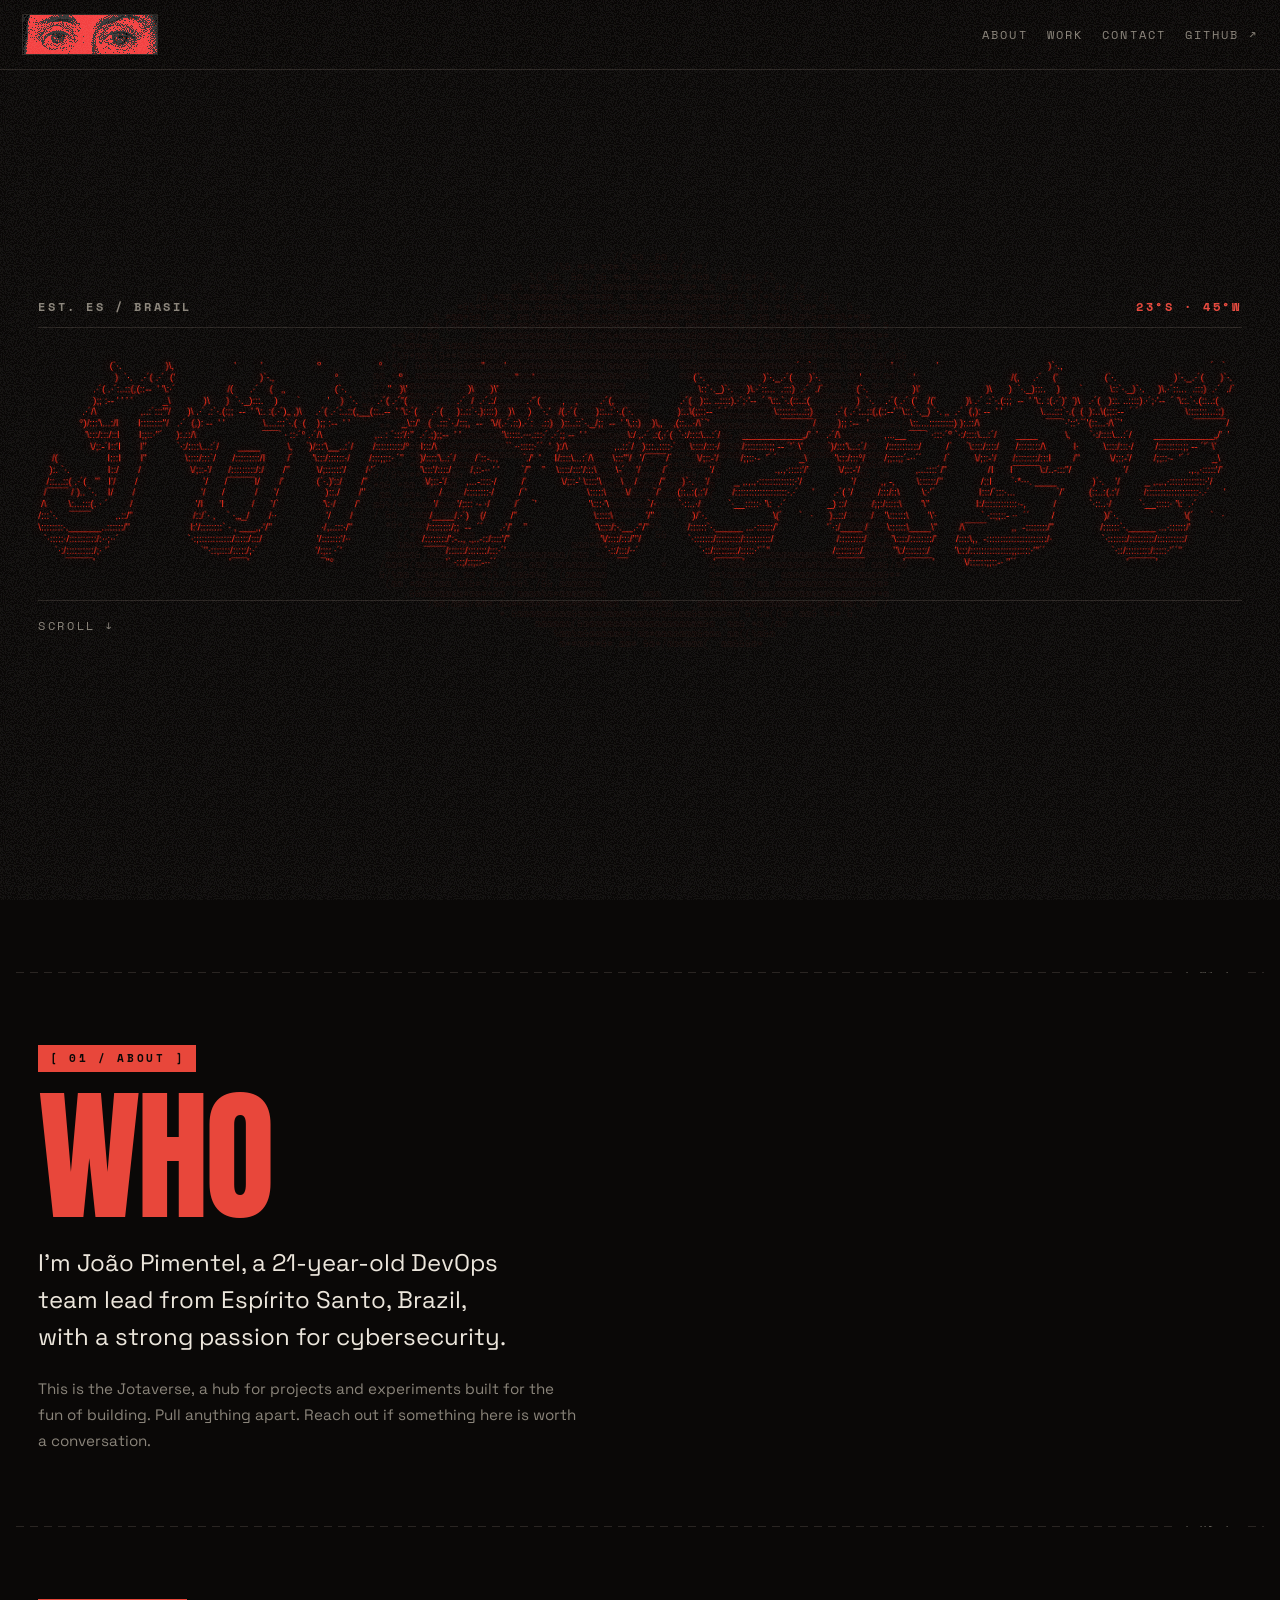
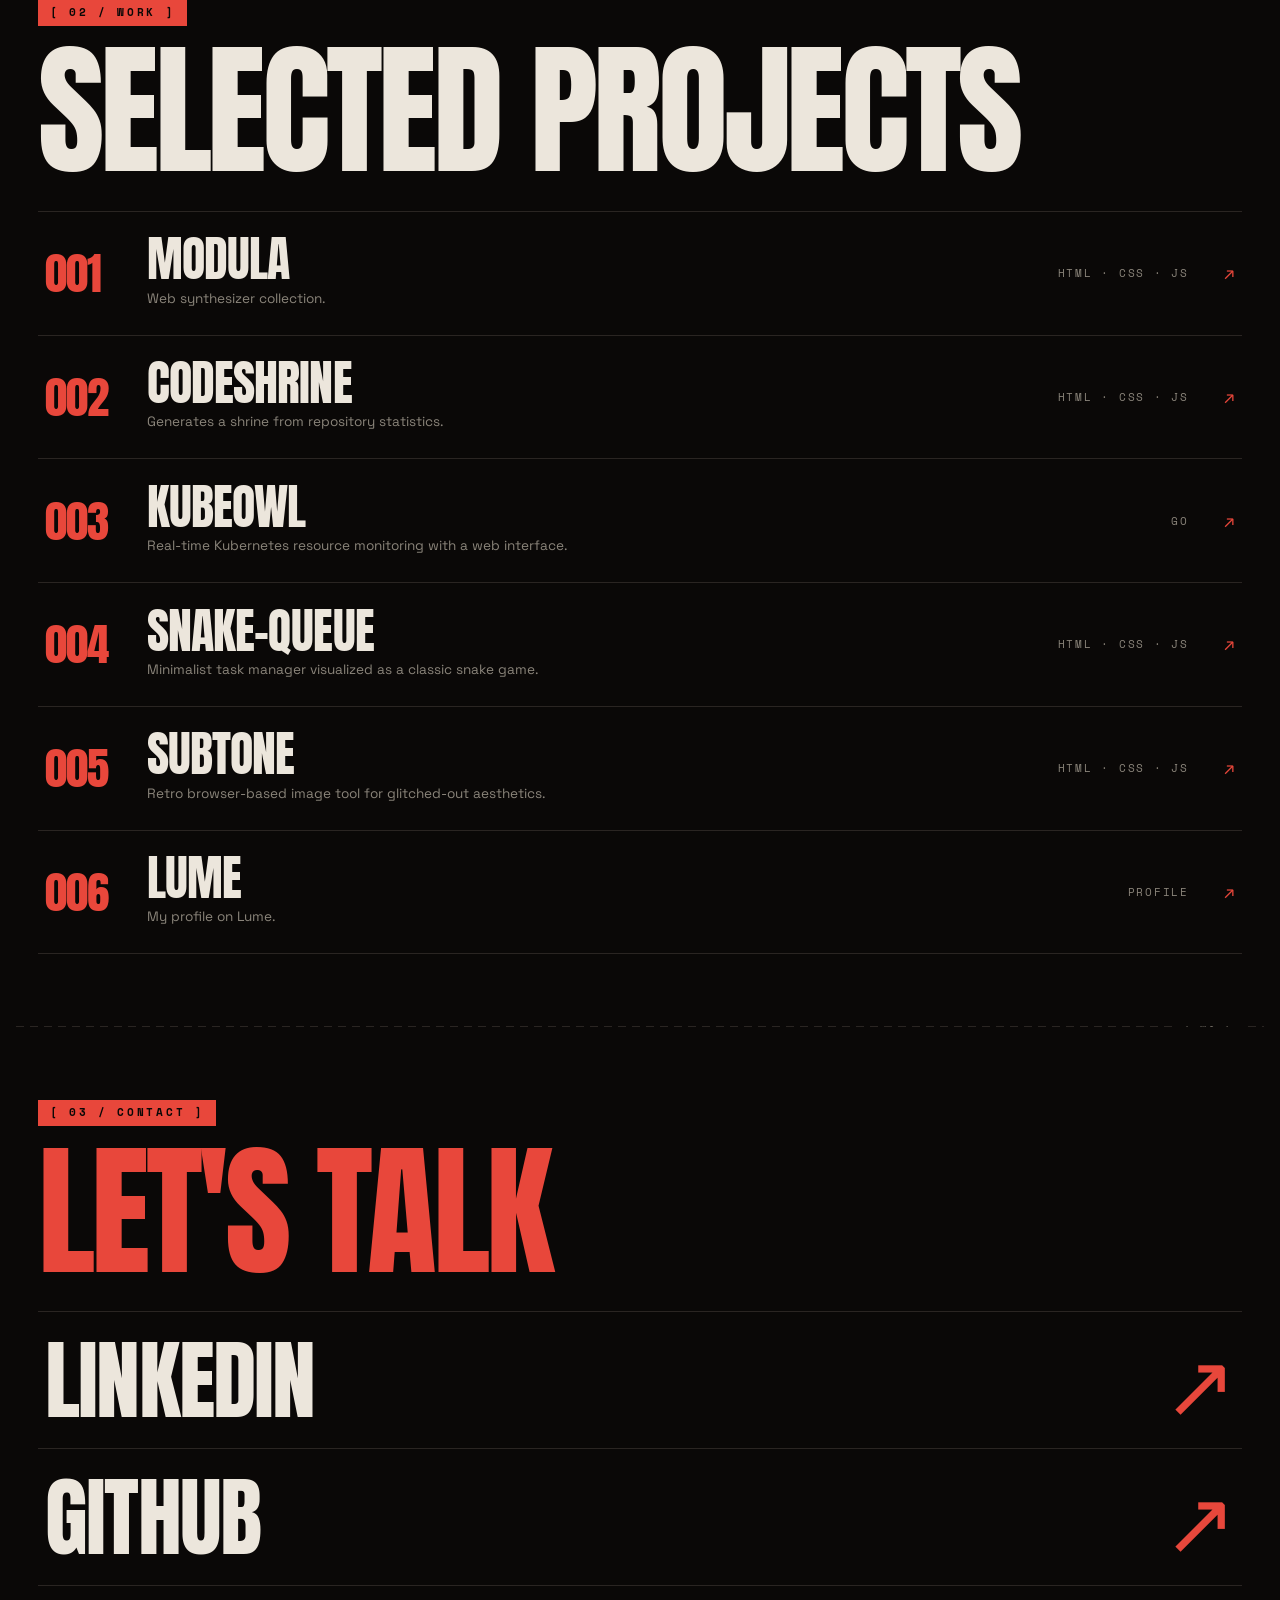
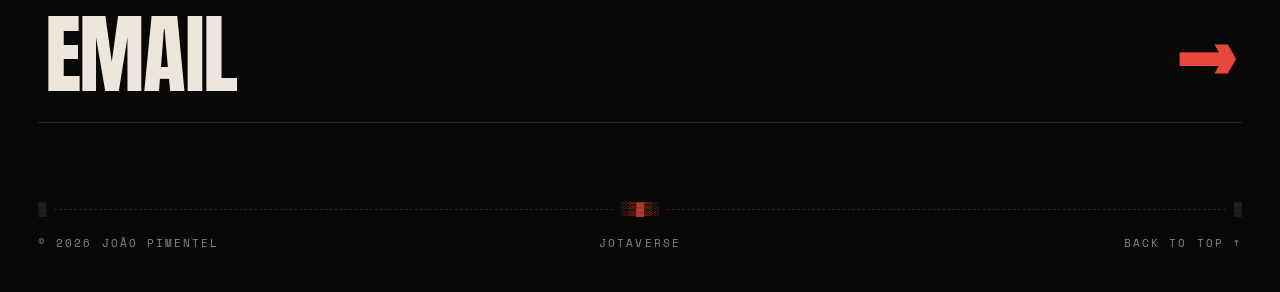
==== commit 06a1c19d: "caveira" ====
--- a/index.html
+++ b/index.html
@@ -17,6 +17,47 @@
 
 <body>
     <div class="dither" aria-hidden="true"></div>
+
+    <pre class="bg-skull" aria-hidden="true">                                          ../(.#@. &amp;@  (
+                                  /%&amp;,*@# #@# %@. &amp;@  &amp;( *#/  /.,
+                              %( &amp;@. &amp;@,,@&amp; #@&amp; %@%*%&amp;%#(#&amp;@ /@&amp; /@* (%
+                           @% #@% &amp;@/ @@/(@@%%&amp;&amp;@@*&amp;@# @@* @@  @# ,@(  &amp;* /*.,
+                     /@,*@@,%@@&amp;@@@(*#@@##@@,#@@,%@# &amp;@%*@@**&amp;%*&amp;(%*(*%&amp;/ &amp;&amp;  /&amp;
+                  #&amp;%#&amp;&amp;%%(%@@,&amp;@@*&amp;@% @@#*@@,#@@*&amp;@@%@&amp;@&amp;%%@@(/@@./@&amp; *@( %@* %@. &amp;
+             ,%.#@@*&amp;@/.@@*,@@(%@@*&amp;@@(@@%#@&amp;@@@&amp;@@%&amp;@@*&amp;@#,@@**@@,*@@.#@&amp;(@%&amp;###@%**@#
+            /@@,(@&amp;.%@&amp;,&amp;@&amp;%@@&amp;&amp;@@@@@@@@&amp;@@@&amp;@@#@@@@@@@.@@@(@@@(@&amp;&amp;&amp;&amp;%@@(%@&amp;.%@( @@. @@  &amp;
+         %@/*@@,... ,/@&amp;@&amp;@@@&amp;@@&amp;&amp;@@/@@@/@@%*@@@@@@@@@@@@&amp;@@@%@@&amp;/@@/*@@.#@&amp;.@@@.@@&amp;#@@%## ,
+       **@@#@&amp;.%&amp;@@@%&amp;@@@@@@@@@@@@@@&amp;@@@@@@@@@@@@@@@@@@@*&amp;@@(@@%*@@#(@@(&amp;@@%@&amp;@&amp;@/@&amp;(*&amp;@,.@(
+      ((%&amp;*@@%(&amp;*#%@@#&amp;@@(@@@@@@@@@@@@@@@@@@@@@@@@#@@@@@@(&amp;@@#@@@@@@@@&amp;@@@%&amp;@@*#@%.@@%.@@(,@&amp; .
+     &amp;.*@/.&amp;@%*@@#&amp;@@&amp;@@@@@@@@@@@@@@@@@@@@(@@@@@@&amp;     @@&amp;@@@@@@@@@#@@@@@@%#@@ #@@,&amp;@@/@@%%%(,,
+    @@.*@%,@@@&amp;@@@@@@@@@@@@@@@@@@@@*@@@&amp;@@@@@@@@%@     @@@@@@@@/@@@@@@@@@@&amp;@@@%@@@%@%@@@/@@(.@&amp;
+   ,&amp;%*&amp;#&amp;@@%@@@#@@&amp;@@@@@@@@@@@@@@@%@@@@@@@@@@             @@%@@@@@@@@@@@@@@@@@#@@,&amp;@&amp;.@@#.@@  ,
+  %%*#@@*%@@*&amp;@@/@@@@@@@@@@@@@@@@@@@@@@@@@@@@@@@@@     %@@@@@@@@@@@@@@@@@@@@@@@@@@@@(&amp;@@#@@@%&amp;&amp;.*
+  #@.*@@(#@@(@@@&amp;@@@@@&amp;@@@@@@@@@@@@@@@@@@@@@@@@@@@     @@@@@@@@@@@@@@@@@@@@@@@@@@@@@@@%&amp;@@,&amp;@( (@
+  (#*#@@&amp;@&amp;@@@#@@@*@@@@@@@@@@@@@@@@@@@@@@@@@@@@@@@     @@@@@@@@@@@@@@&amp;@@@@@@@@@@@@@@@@/&amp;@@ &amp;@( /(
+     #*,@@(/@@#&amp;@@(@@@@@@@@@@@@@@@@@@@@@@@@*@@@@@@@@@@@@@@@@@@@@@@@@@@@@@@@(@@@@@@@(@@&amp;&amp;@@#&amp;(.*
+    (&amp;..&amp;@(/@@#@@@@@@@@@@@@@@@@@@@@@@@@@@@@@@@@@@@@@@@@@@@@@,@@&amp;,@@@@@@@@@@@@@@@@@@@@@@@# &amp;/. %
+    &amp;(/.&amp;#&amp;&amp;%/%@%&amp;@@@@@@@@@@@@@@@@@@@@@@@@@@@@@@@/@@@%@@,&amp;@@,@@@@@@, @@@@@@@@@@@@@@@&amp;,@@  @#
+    @,%&amp;..#@*.@@@@@@@@@@@@@@@@@@/  @@@@@@@@@@@@@&amp;(@@#&amp;@@#&amp;@@@@@@@@.   %@@#@@@@@@@,@@@@@@@@@
+   &amp;(.&amp;@*.*%(.&amp;@@@@@@@@                @@@@@@@@@#*#(,&amp;#%@@@@@@.                 /%@@@@@&amp;@@
+   /&amp;//&amp;%%#*..%@@@&amp;                     #@@&amp;@@@@@@@@@@@&amp;@&amp;/(@&amp;                     .&amp;@&amp;.%@
+   ,*@&amp;,*@@.*@@,@@                       @@*@@@@@@@@@@@@@&amp;%%@                        @&amp;(@#@
+     @@.,@@#.@@#@@@                       @#@@@@@@@@@@@@@#@@(                       ,@@@@%#(,
+    @&amp;%/**%@@@@@@@@%                       @@@@@&amp;@@@*@@&amp; &amp;@                        @@@@@ *(,
+    /.&amp;@..&amp;@@@@@@&amp;@#                      @@(@@*  @@  % /@@,                      #@@@@@*%
+      #&amp;*.&amp;@&amp;&amp;@@@%&amp;@                     @&amp;@%@    &amp;%    @@(@@                    .&amp;@@@@%@@
+        ((*%@@@&amp;&amp;@&amp;@@                 .,@@&amp;@@@     &amp;&amp;.    &amp; @@&amp;(#                 %%@@@%*@&amp;
+        @@@%/@@(%@@@@@               @@@*@@@@              (@@@&amp;@@@#              @@@@@#%@@
+      @@@@@&amp;,@@&amp;%@@@@@@@@@@@@@@@@@@@/@@@,#@@,       ,      @@/@@@#@@@@@@@@@@@@@@@@@@&amp;@@@@&amp;%@
+     /@@#&amp;(@@@&amp;@@@(@@*@@%.*@@,@@@,@@@@@@@@@         #       &amp;*%@@@@@@%@@@@@@@@%@@@@@@@.@@&amp;/@@
+     &amp;/%@@,%@@*@@@,@@,*&amp;%./@@&amp;@%@  (@@@@@@@                 @#%@@@@*    @@@@@@@@@@@@@@@@@&amp;##
+      (@@,#@@(@@@.@%&amp;#%/&amp;@##&amp;%,/&amp;&amp;,@@@@@@@                  @@  @@ /@@ @@@@@@@@@@@@@@@@&amp;@#.
+         ,&amp;&amp;@@@@@@@#@@#*@@ /@@@@%@#@@@@@@@@      @@@       %@@(.@@(&amp;@@@@@@@@@@@@@@@@@@@**@,
+             /@@/@@@/@@#.@@##&amp;@#(@@#@#@@@@@@@   @@@@@@   ,@@@@@&amp;#@@@@%@@@@@@@(@@#/@@(%@@ /
+                         *,&amp;@@@@@@@@@&amp;@@@#@@@@@@@%@&amp;@&amp;@@@&amp;@@@@@#@ &amp;.&amp;@((@@ @@&amp;.%#* &amp;,
+                               @@@@@@(&amp;@@@@@@@@@@@@@@@@@@@@&amp;@,,@@&amp;.*@,/@@
+                                  %@@%@&amp;@@@@@@#/@@#@@@@@@@&amp;@@@.@@((%@&amp;@
+                                   @*#@@**&amp;#,@@# &amp;@*/@@@@@@(  @@&amp;&amp;&amp;@*</pre>
 
     <header class="nav">
         <a href="#top" class="nav-brand" aria-label="Jotaverse home">
--- a/style.css
+++ b/style.css
@@ -54,6 +54,32 @@
     mix-blend-mode: screen;
     background-image: url("data:image/svg+xml,%3Csvg xmlns='http://www.w3.org/2000/svg' width='120' height='120'%3E%3Cfilter id='n'%3E%3CfeTurbulence type='fractalNoise' baseFrequency='0.9' numOctaves='2' stitchTiles='stitch'/%3E%3CfeComponentTransfer%3E%3CfeFuncA type='discrete' tableValues='0 1'/%3E%3C/feComponentTransfer%3E%3C/filter%3E%3Crect width='100%25' height='100%25' filter='url(%23n)'/%3E%3C/svg%3E");
 }
+/* ---------- background skull watermark ---------- */
+.bg-skull {
+    position: fixed;
+    top: 50%; left: 50%;
+    transform: translate(-50%, -50%);
+    z-index: -1;
+    margin: 0;
+    pointer-events: none;
+    white-space: pre;
+    /* monospace grid art — uniform cell width required */
+    font-family: var(--font-mono);
+    font-size: clamp(0.28rem, 1.05vw, 0.62rem);
+    line-height: 1.0;
+    letter-spacing: 0;
+    color: var(--red);
+    opacity: 0.06;
+    text-shadow: 0 0 12px rgba(232,71,59,0.5);
+}
+
+/* ---------- cursor orb ---------- */
+#orb {
+    position: fixed; inset: 0; z-index: 50;
+    width: 100%; height: 100%;
+    pointer-events: none;
+}
+
 /* ---------- nav ---------- */
 .nav {
     position: fixed; top: 0; left: 0; right: 0; z-index: 100;
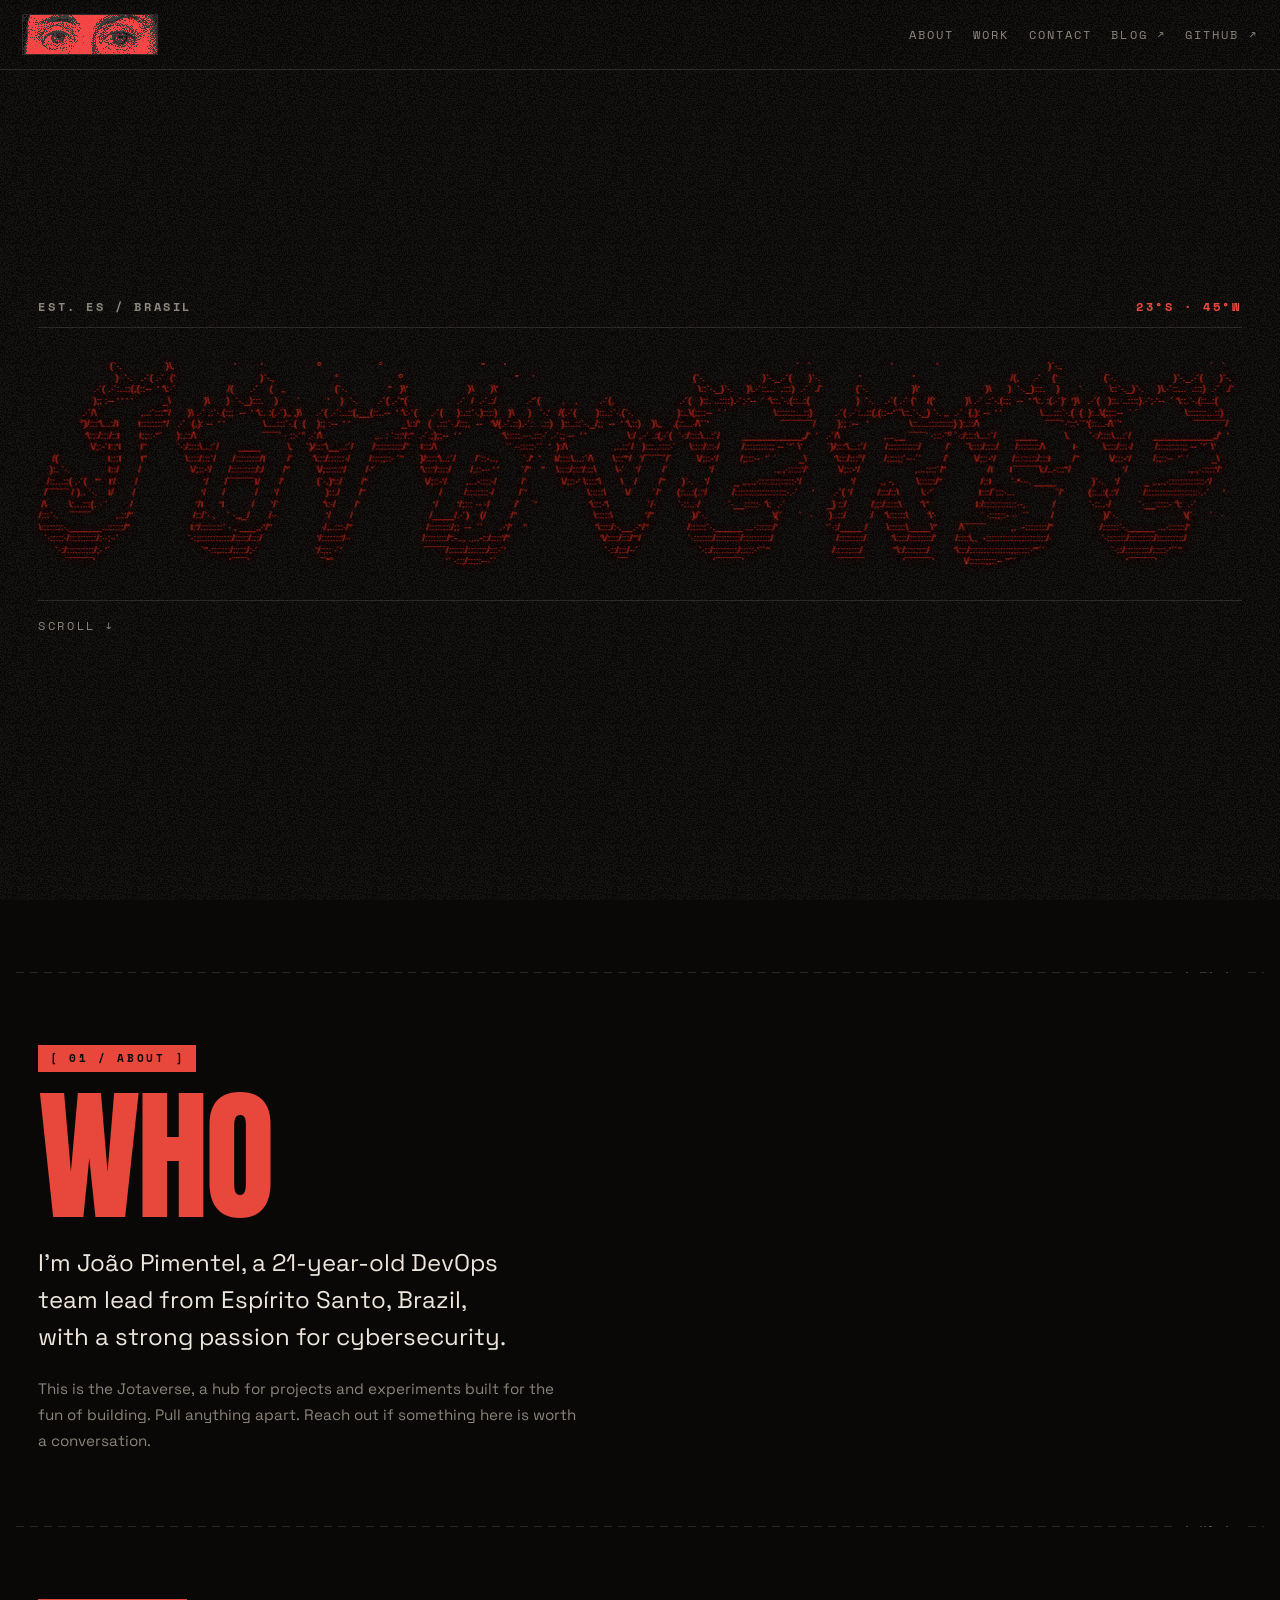
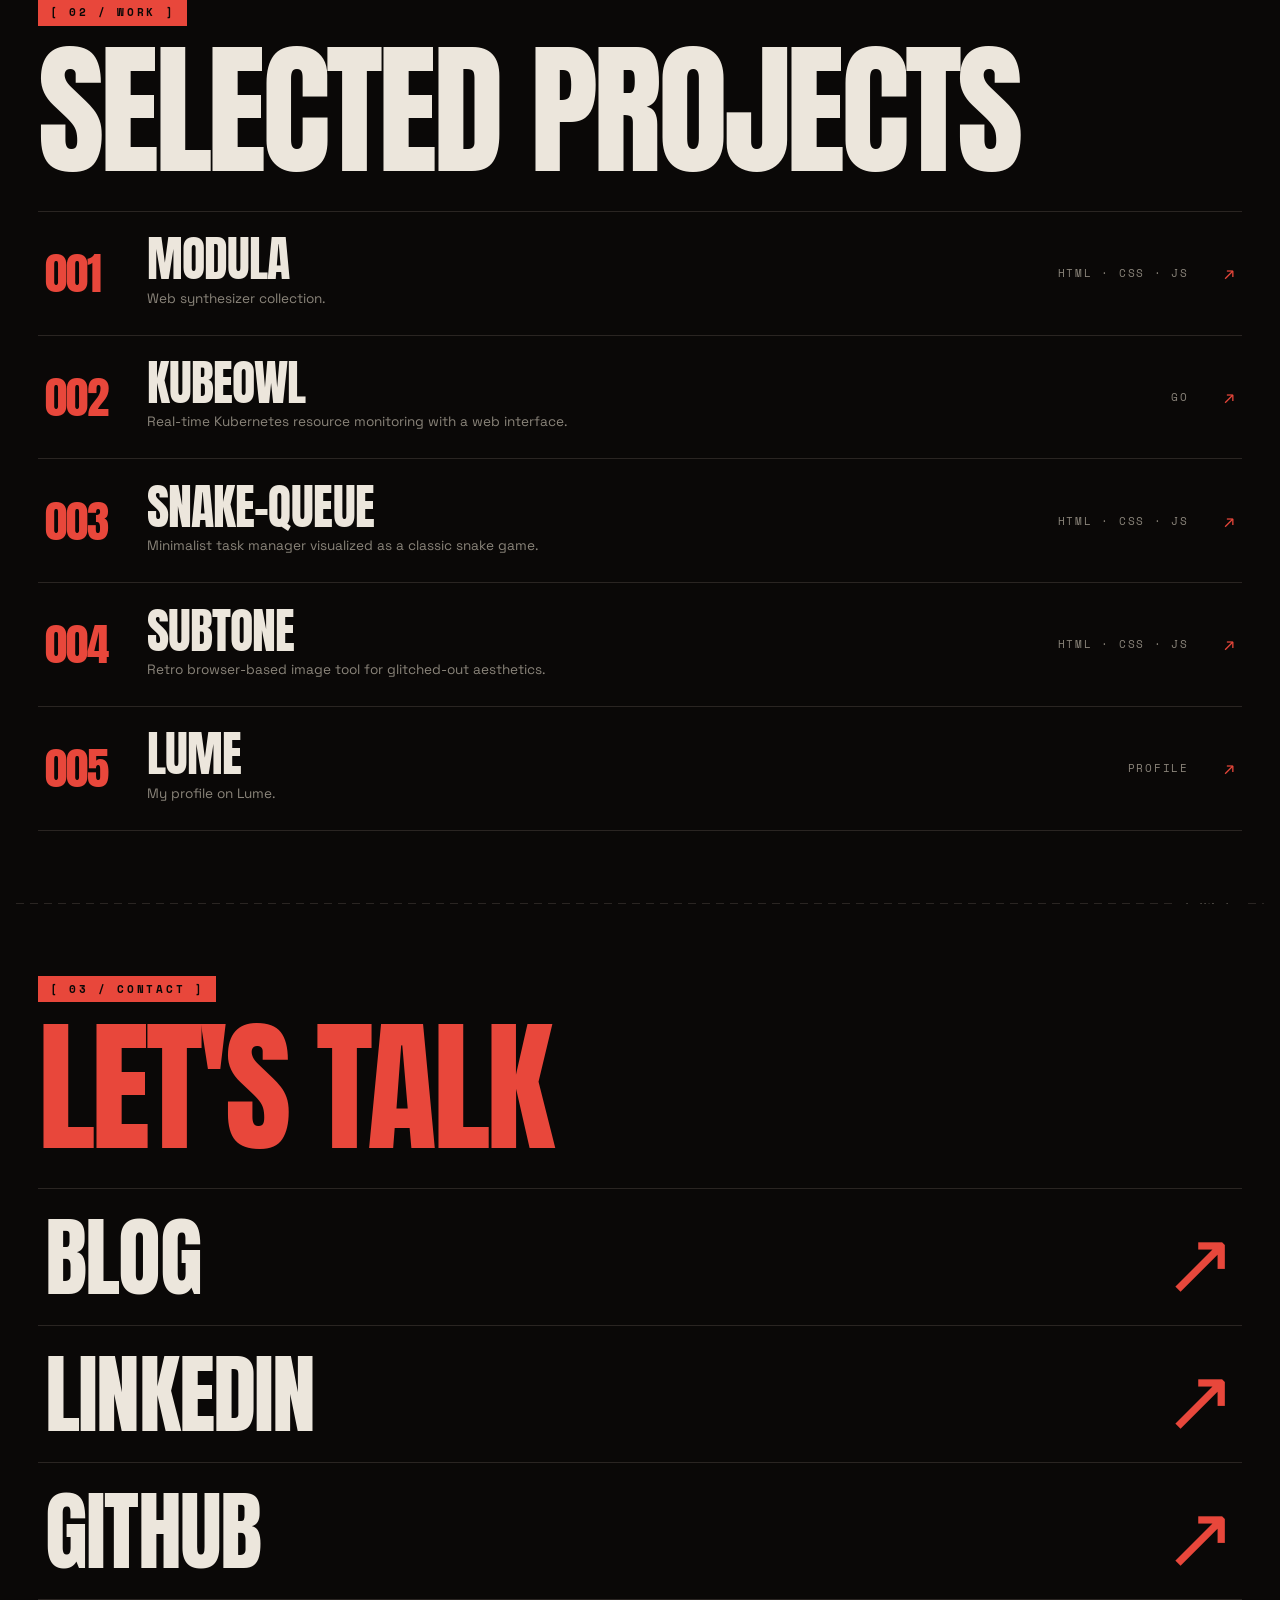
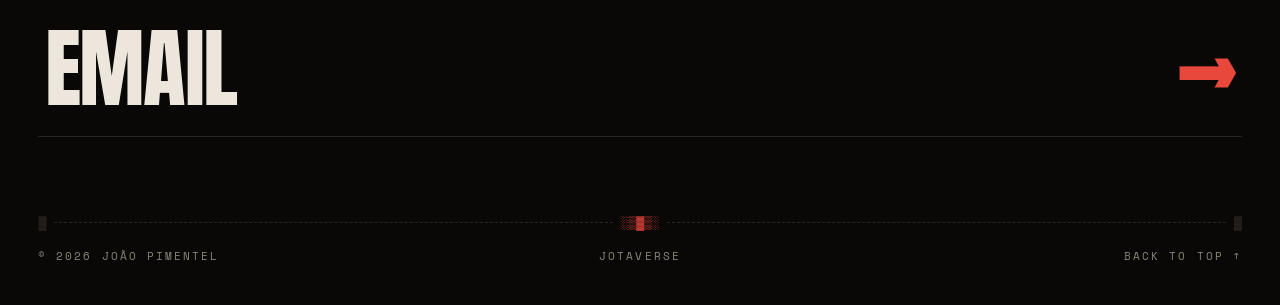
==== commit 9a063ef4: "add blog" ====
--- a/index.html
+++ b/index.html
@@ -18,47 +18,6 @@
 <body>
     <div class="dither" aria-hidden="true"></div>
 
-    <pre class="bg-skull" aria-hidden="true">                                          ../(.#@. &amp;@  (
-                                  /%&amp;,*@# #@# %@. &amp;@  &amp;( *#/  /.,
-                              %( &amp;@. &amp;@,,@&amp; #@&amp; %@%*%&amp;%#(#&amp;@ /@&amp; /@* (%
-                           @% #@% &amp;@/ @@/(@@%%&amp;&amp;@@*&amp;@# @@* @@  @# ,@(  &amp;* /*.,
-                     /@,*@@,%@@&amp;@@@(*#@@##@@,#@@,%@# &amp;@%*@@**&amp;%*&amp;(%*(*%&amp;/ &amp;&amp;  /&amp;
-                  #&amp;%#&amp;&amp;%%(%@@,&amp;@@*&amp;@% @@#*@@,#@@*&amp;@@%@&amp;@&amp;%%@@(/@@./@&amp; *@( %@* %@. &amp;
-             ,%.#@@*&amp;@/.@@*,@@(%@@*&amp;@@(@@%#@&amp;@@@&amp;@@%&amp;@@*&amp;@#,@@**@@,*@@.#@&amp;(@%&amp;###@%**@#
-            /@@,(@&amp;.%@&amp;,&amp;@&amp;%@@&amp;&amp;@@@@@@@@&amp;@@@&amp;@@#@@@@@@@.@@@(@@@(@&amp;&amp;&amp;&amp;%@@(%@&amp;.%@( @@. @@  &amp;
-         %@/*@@,... ,/@&amp;@&amp;@@@&amp;@@&amp;&amp;@@/@@@/@@%*@@@@@@@@@@@@&amp;@@@%@@&amp;/@@/*@@.#@&amp;.@@@.@@&amp;#@@%## ,
-       **@@#@&amp;.%&amp;@@@%&amp;@@@@@@@@@@@@@@&amp;@@@@@@@@@@@@@@@@@@@*&amp;@@(@@%*@@#(@@(&amp;@@%@&amp;@&amp;@/@&amp;(*&amp;@,.@(
-      ((%&amp;*@@%(&amp;*#%@@#&amp;@@(@@@@@@@@@@@@@@@@@@@@@@@@#@@@@@@(&amp;@@#@@@@@@@@&amp;@@@%&amp;@@*#@%.@@%.@@(,@&amp; .
-     &amp;.*@/.&amp;@%*@@#&amp;@@&amp;@@@@@@@@@@@@@@@@@@@@(@@@@@@&amp;     @@&amp;@@@@@@@@@#@@@@@@%#@@ #@@,&amp;@@/@@%%%(,,
-    @@.*@%,@@@&amp;@@@@@@@@@@@@@@@@@@@@*@@@&amp;@@@@@@@@%@     @@@@@@@@/@@@@@@@@@@&amp;@@@%@@@%@%@@@/@@(.@&amp;
-   ,&amp;%*&amp;#&amp;@@%@@@#@@&amp;@@@@@@@@@@@@@@@%@@@@@@@@@@             @@%@@@@@@@@@@@@@@@@@#@@,&amp;@&amp;.@@#.@@  ,
-  %%*#@@*%@@*&amp;@@/@@@@@@@@@@@@@@@@@@@@@@@@@@@@@@@@@     %@@@@@@@@@@@@@@@@@@@@@@@@@@@@(&amp;@@#@@@%&amp;&amp;.*
-  #@.*@@(#@@(@@@&amp;@@@@@&amp;@@@@@@@@@@@@@@@@@@@@@@@@@@@     @@@@@@@@@@@@@@@@@@@@@@@@@@@@@@@%&amp;@@,&amp;@( (@
-  (#*#@@&amp;@&amp;@@@#@@@*@@@@@@@@@@@@@@@@@@@@@@@@@@@@@@@     @@@@@@@@@@@@@@&amp;@@@@@@@@@@@@@@@@/&amp;@@ &amp;@( /(
-     #*,@@(/@@#&amp;@@(@@@@@@@@@@@@@@@@@@@@@@@@*@@@@@@@@@@@@@@@@@@@@@@@@@@@@@@@(@@@@@@@(@@&amp;&amp;@@#&amp;(.*
-    (&amp;..&amp;@(/@@#@@@@@@@@@@@@@@@@@@@@@@@@@@@@@@@@@@@@@@@@@@@@@,@@&amp;,@@@@@@@@@@@@@@@@@@@@@@@# &amp;/. %
-    &amp;(/.&amp;#&amp;&amp;%/%@%&amp;@@@@@@@@@@@@@@@@@@@@@@@@@@@@@@@/@@@%@@,&amp;@@,@@@@@@, @@@@@@@@@@@@@@@&amp;,@@  @#
-    @,%&amp;..#@*.@@@@@@@@@@@@@@@@@@/  @@@@@@@@@@@@@&amp;(@@#&amp;@@#&amp;@@@@@@@@.   %@@#@@@@@@@,@@@@@@@@@
-   &amp;(.&amp;@*.*%(.&amp;@@@@@@@@                @@@@@@@@@#*#(,&amp;#%@@@@@@.                 /%@@@@@&amp;@@
-   /&amp;//&amp;%%#*..%@@@&amp;                     #@@&amp;@@@@@@@@@@@&amp;@&amp;/(@&amp;                     .&amp;@&amp;.%@
-   ,*@&amp;,*@@.*@@,@@                       @@*@@@@@@@@@@@@@&amp;%%@                        @&amp;(@#@
-     @@.,@@#.@@#@@@                       @#@@@@@@@@@@@@@#@@(                       ,@@@@%#(,
-    @&amp;%/**%@@@@@@@@%                       @@@@@&amp;@@@*@@&amp; &amp;@                        @@@@@ *(,
-    /.&amp;@..&amp;@@@@@@&amp;@#                      @@(@@*  @@  % /@@,                      #@@@@@*%
-      #&amp;*.&amp;@&amp;&amp;@@@%&amp;@                     @&amp;@%@    &amp;%    @@(@@                    .&amp;@@@@%@@
-        ((*%@@@&amp;&amp;@&amp;@@                 .,@@&amp;@@@     &amp;&amp;.    &amp; @@&amp;(#                 %%@@@%*@&amp;
-        @@@%/@@(%@@@@@               @@@*@@@@              (@@@&amp;@@@#              @@@@@#%@@
-      @@@@@&amp;,@@&amp;%@@@@@@@@@@@@@@@@@@@/@@@,#@@,       ,      @@/@@@#@@@@@@@@@@@@@@@@@@&amp;@@@@&amp;%@
-     /@@#&amp;(@@@&amp;@@@(@@*@@%.*@@,@@@,@@@@@@@@@         #       &amp;*%@@@@@@%@@@@@@@@%@@@@@@@.@@&amp;/@@
-     &amp;/%@@,%@@*@@@,@@,*&amp;%./@@&amp;@%@  (@@@@@@@                 @#%@@@@*    @@@@@@@@@@@@@@@@@&amp;##
-      (@@,#@@(@@@.@%&amp;#%/&amp;@##&amp;%,/&amp;&amp;,@@@@@@@                  @@  @@ /@@ @@@@@@@@@@@@@@@@&amp;@#.
-         ,&amp;&amp;@@@@@@@#@@#*@@ /@@@@%@#@@@@@@@@      @@@       %@@(.@@(&amp;@@@@@@@@@@@@@@@@@@@**@,
-             /@@/@@@/@@#.@@##&amp;@#(@@#@#@@@@@@@   @@@@@@   ,@@@@@&amp;#@@@@%@@@@@@@(@@#/@@(%@@ /
-                         *,&amp;@@@@@@@@@&amp;@@@#@@@@@@@%@&amp;@&amp;@@@&amp;@@@@@#@ &amp;.&amp;@((@@ @@&amp;.%#* &amp;,
-                               @@@@@@(&amp;@@@@@@@@@@@@@@@@@@@@&amp;@,,@@&amp;.*@,/@@
-                                  %@@%@&amp;@@@@@@#/@@#@@@@@@@&amp;@@@.@@((%@&amp;@
-                                   @*#@@**&amp;#,@@# &amp;@*/@@@@@@(  @@&amp;&amp;&amp;@*</pre>
-
     <header class="nav">
         <a href="#top" class="nav-brand" aria-label="Jotaverse home">
             <img src="pantocrator.png" alt="Jotaverse">
@@ -67,6 +26,7 @@
             <a href="#about">ABOUT</a>
             <a href="#work">WORK</a>
             <a href="#contact">CONTACT</a>
+            <a href="https://blog.jotaverse.com.br">BLOG ↗</a>
             <a href="https://github.com/joaomrpimentel" target="_blank" rel="noopener">GITHUB ↗</a>
         </nav>
     </header>
@@ -148,19 +108,8 @@
                     </a>
                 </li>
                 <li class="proj">
-                    <a href="https://codeshrine.jotaverse.com.br" target="_blank" rel="noopener">
+                    <a href="https://github.com/joaomrpimentel/KubeOwl" target="_blank" rel="noopener">
                         <span class="proj-no">002</span>
-                        <span class="proj-main">
-                            <span class="proj-title">CODESHRINE</span>
-                            <span class="proj-desc">Generates a shrine from repository statistics.</span>
-                        </span>
-                        <span class="proj-tags">HTML · CSS · JS</span>
-                        <span class="proj-arrow">↗</span>
-                    </a>
-                </li>
-                <li class="proj">
-                    <a href="https://github.com/joaomrpimentel/KubeOwl" target="_blank" rel="noopener">
-                        <span class="proj-no">003</span>
                         <span class="proj-main">
                             <span class="proj-title">KUBEOWL</span>
                             <span class="proj-desc">Real-time Kubernetes resource monitoring with a web interface.</span>
@@ -171,7 +120,7 @@
                 </li>
                 <li class="proj">
                     <a href="snake-queue" target="_blank" rel="noopener">
-                        <span class="proj-no">004</span>
+                        <span class="proj-no">003</span>
                         <span class="proj-main">
                             <span class="proj-title">SNAKE-QUEUE</span>
                             <span class="proj-desc">Minimalist task manager visualized as a classic snake game.</span>
@@ -182,7 +131,7 @@
                 </li>
                 <li class="proj">
                     <a href="subtone" target="_blank" rel="noopener">
-                        <span class="proj-no">005</span>
+                        <span class="proj-no">004</span>
                         <span class="proj-main">
                             <span class="proj-title">SUBTONE</span>
                             <span class="proj-desc">Retro browser-based image tool for glitched-out aesthetics.</span>
@@ -193,7 +142,7 @@
                 </li>
                 <li class="proj">
                     <a href="https://lume.jotaverse.com.br/u/jota" target="_blank" rel="noopener">
-                        <span class="proj-no">006</span>
+                        <span class="proj-no">005</span>
                         <span class="proj-main">
                             <span class="proj-title">LUME</span>
                             <span class="proj-desc">My profile on Lume.</span>
@@ -212,6 +161,7 @@
             <div class="sect-tag">[ 03 / CONTACT ]</div>
             <h2 class="sect-title contact-shout">LET'S&nbsp;TALK</h2>
             <ul class="contact-links">
+                <li><a href="https://blog.jotaverse.com.br">BLOG <span>↗</span></a></li>
                 <li><a href="https://www.linkedin.com/in/jo%C3%A3o-marcos-pimentel-269a99296/" target="_blank" rel="noopener">LINKEDIN <span>↗</span></a></li>
                 <li><a href="https://github.com/joaomrpimentel" target="_blank" rel="noopener">GITHUB <span>↗</span></a></li>
                 <li><a href="mailto:joaomarcosrpimentel@gmail.com">EMAIL <span>→</span></a></li>
--- a/style.css
+++ b/style.css
@@ -54,24 +54,6 @@
     mix-blend-mode: screen;
     background-image: url("data:image/svg+xml,%3Csvg xmlns='http://www.w3.org/2000/svg' width='120' height='120'%3E%3Cfilter id='n'%3E%3CfeTurbulence type='fractalNoise' baseFrequency='0.9' numOctaves='2' stitchTiles='stitch'/%3E%3CfeComponentTransfer%3E%3CfeFuncA type='discrete' tableValues='0 1'/%3E%3C/feComponentTransfer%3E%3C/filter%3E%3Crect width='100%25' height='100%25' filter='url(%23n)'/%3E%3C/svg%3E");
 }
-/* ---------- background skull watermark ---------- */
-.bg-skull {
-    position: fixed;
-    top: 50%; left: 50%;
-    transform: translate(-50%, -50%);
-    z-index: -1;
-    margin: 0;
-    pointer-events: none;
-    white-space: pre;
-    /* monospace grid art — uniform cell width required */
-    font-family: var(--font-mono);
-    font-size: clamp(0.28rem, 1.05vw, 0.62rem);
-    line-height: 1.0;
-    letter-spacing: 0;
-    color: var(--red);
-    opacity: 0.06;
-    text-shadow: 0 0 12px rgba(232,71,59,0.5);
-}
 
 /* ---------- cursor orb ---------- */
 #orb {
@@ -146,7 +128,7 @@
 .hero-meta span:last-child { color: var(--red); }
 
 .masthead { position: relative; width: 100%; }
-#ascii {
+#ascii, #ascii-glow {
     position: absolute; left: 50%; top: 0; margin: 0;
     transform-origin: top center;
     transform: translateX(-50%) scale(var(--ascii-scale, 0.3));
@@ -155,8 +137,54 @@
     font-family: Arial, Helvetica, sans-serif;
     font-size: 11px; line-height: 1.17;
     color: #ff2d1a;
+    /* decorative art (aria-hidden). selecting it made the browser rebuild the
+       selection rects of every slice on every animation frame, and hit-testing
+       hundreds of spans on pointermove was not free either. */
+    user-select: none;
+    -webkit-user-select: none;
+    pointer-events: none;
+}
+/* the art carries no halo — that is what made the raster cost collapse. the
+   promotion is for the touch path, where this element is the visible art:
+   text painted into its own layer antialiases differently, and removing it
+   visibly altered the weight of the glyphs. on pointer devices the canvas
+   takes over and initAsciiJelly drops the will-change itself. */
+#ascii { text-shadow: none; will-change: transform; }
+/* ...it lives here instead, on a twin that never moves and never repaints.
+   built by initAsciiJelly as a clone of the masthead before it gets sliced. */
+#ascii-glow {
+    /* transparent glyphs, so the twin contributes its shadow and nothing else —
+       otherwise it stacks a second opaque copy under the real one and the
+       masthead comes out far too hot */
+    color: transparent;
     text-shadow: 0 0 10px rgba(255,45,26,0.55), 0 0 26px rgba(255,45,26,0.3);
-    will-change: transform;
+}
+/* slices of the masthead. these spans are not animated any more — they are
+   the ruler initAsciiJelly measures the proportional art with, and the pre
+   goes visibility:hidden once the canvas layers are up. inline-block is what
+   makes each slice measurable on its own. */
+.ascii-chunk {
+    display: inline-block;
+    white-space: pre;
+}
+/* the two canvas layers the effect actually draws into: a base holding the
+   art at rest and an fx layer holding only the slices in flight. they carry
+   the art at its natural size and take the same scale as the DOM copy, so a
+   resize is geometrically right immediately — only sharpness has to catch up
+   when the backing store is rebuilt. */
+.ascii-layer {
+    position: absolute; left: 50%; top: 0;
+    transform-origin: top center;
+    transform: translateX(-50%) scale(var(--ascii-scale, 0.3));
+    pointer-events: none;
+}
+/* the fx layer is bigger than the art on every side, so slices shoved out of
+   the masthead still have canvas to land on. the extra translate pulls that
+   margin back into register — it sits inside the scale, so it is in the same
+   local units the effect works in. */
+.ascii-layer.ascii-fx {
+    transform: translateX(-50%) scale(var(--ascii-scale, 0.3))
+               translateY(calc(-1 * var(--bleed-y, 0px)));
 }
 
 .hero-foot {
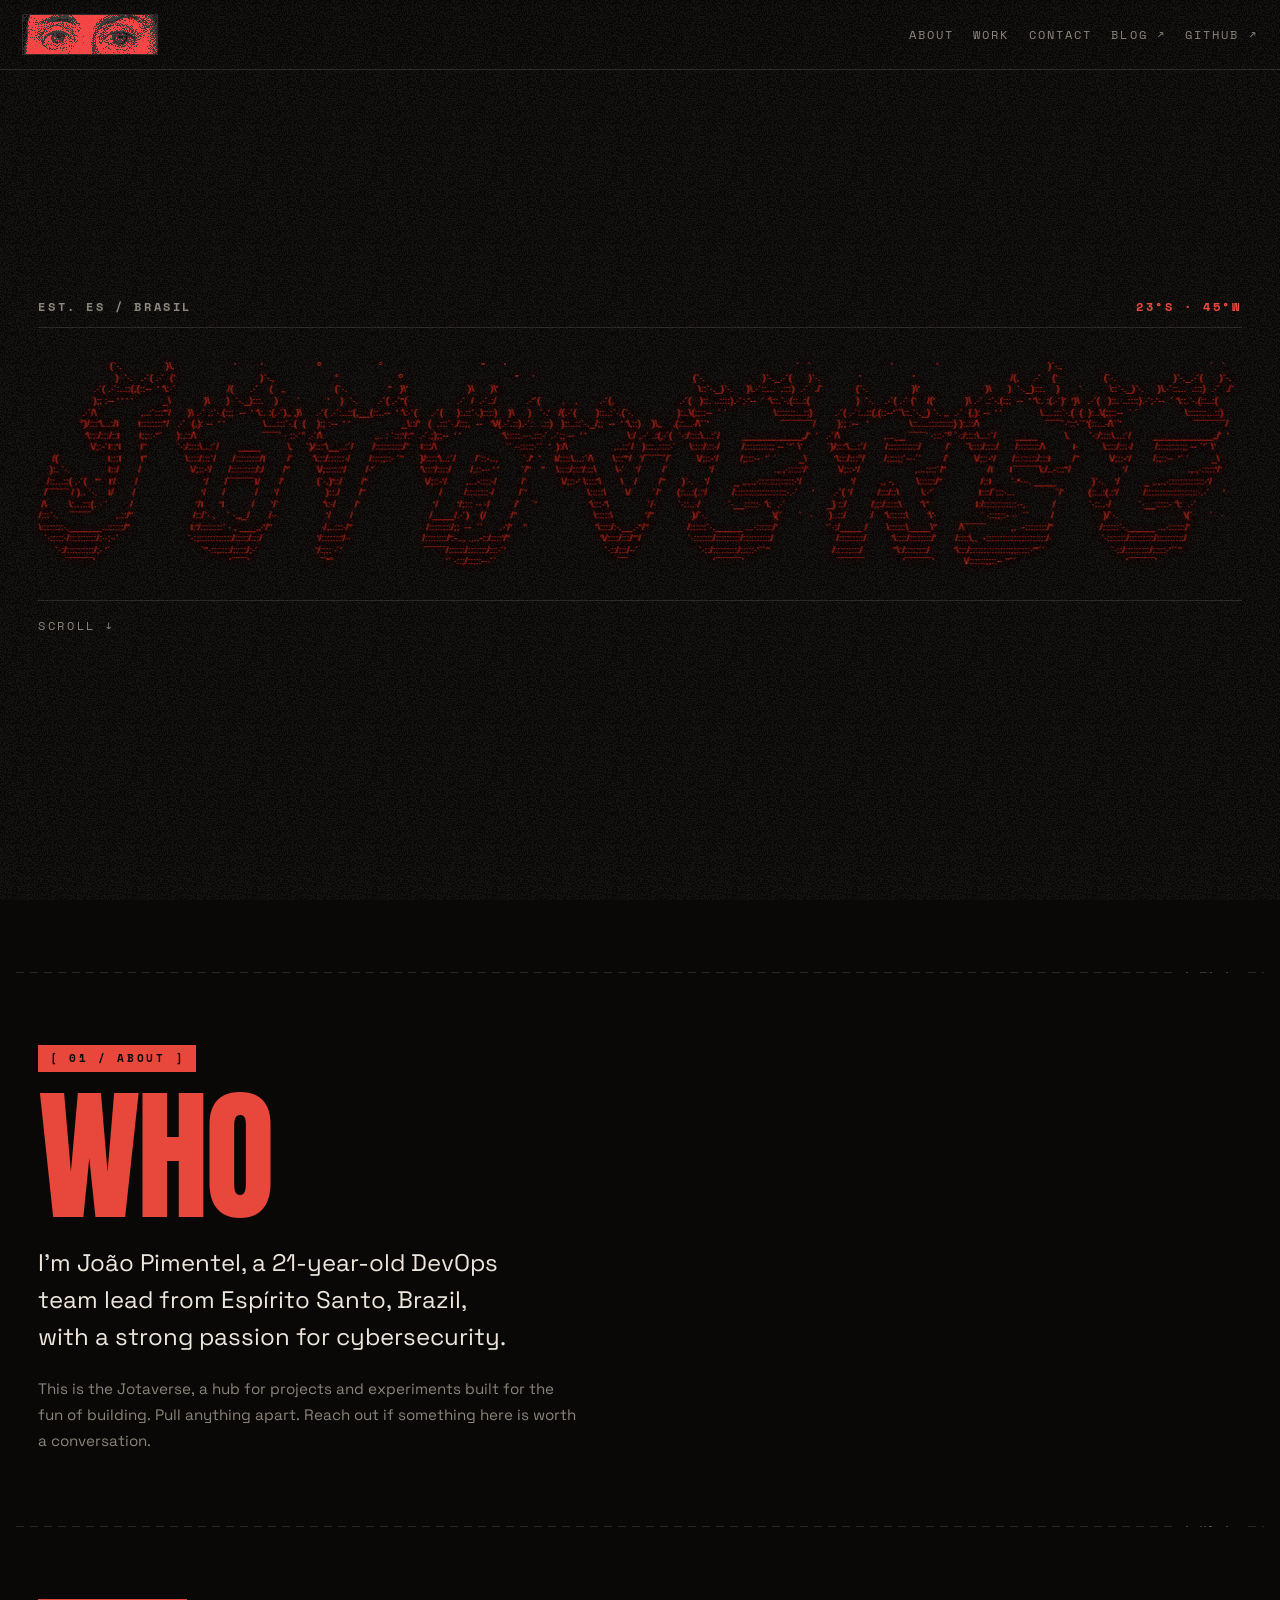
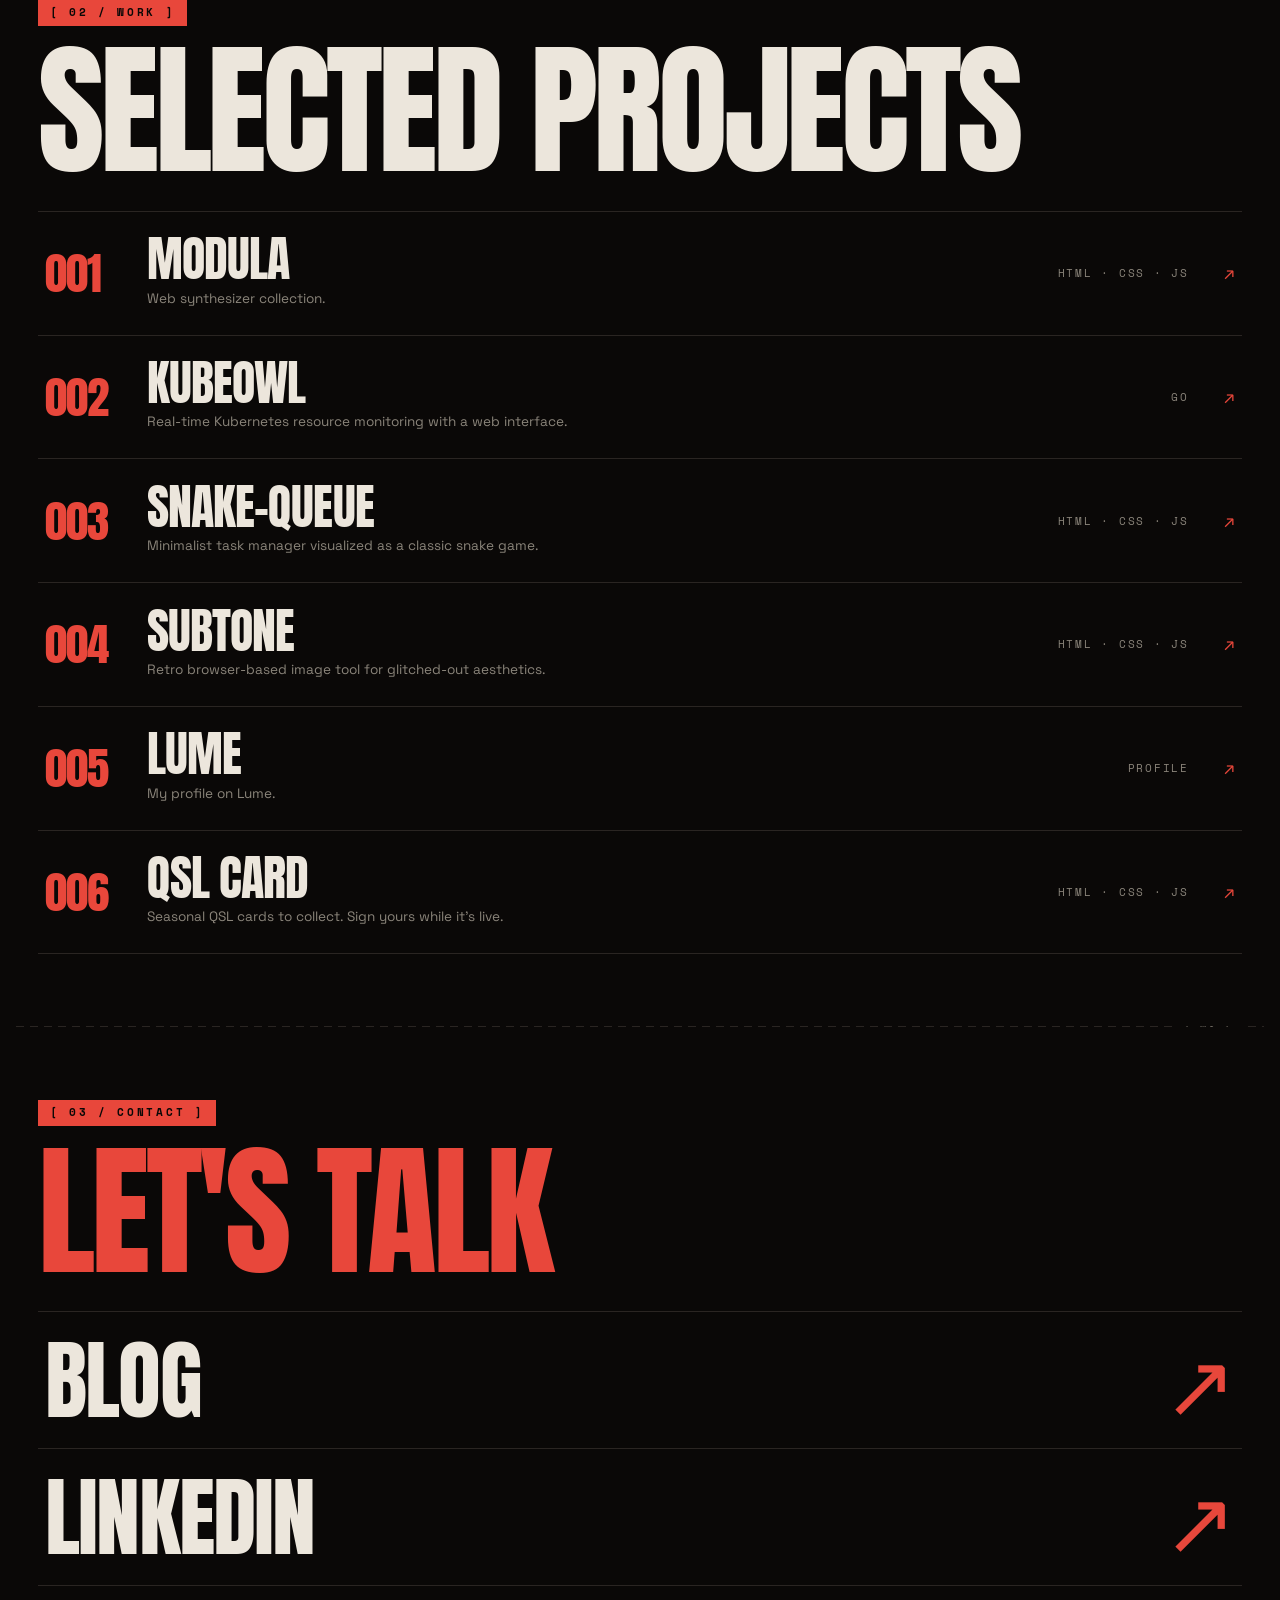
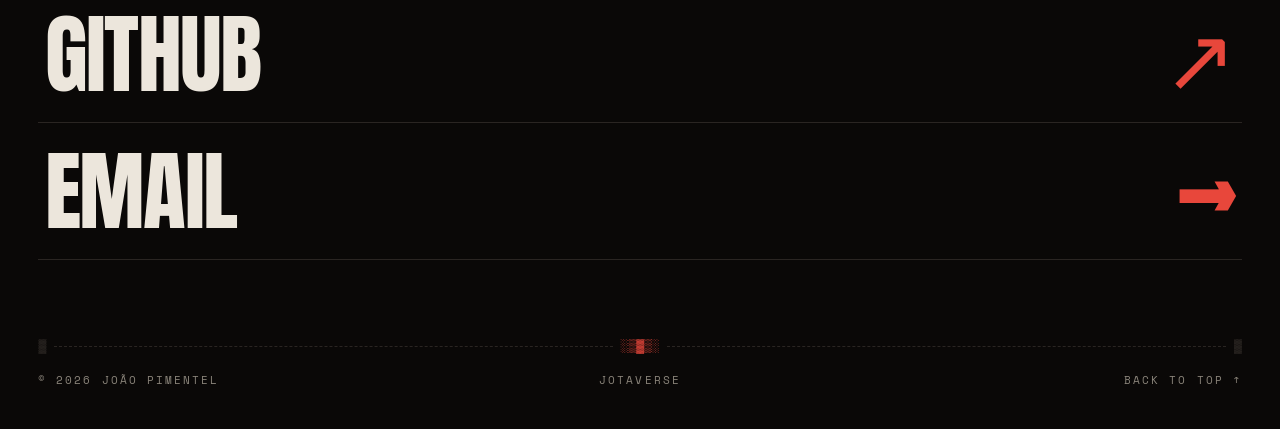
==== commit 00247e93: "adding qsl card" ====
--- a/index.html
+++ b/index.html
@@ -151,6 +151,17 @@
                         <span class="proj-arrow">↗</span>
                     </a>
                 </li>
+                <li class="proj">
+                    <a href="qsl/">
+                        <span class="proj-no">006</span>
+                        <span class="proj-main">
+                            <span class="proj-title">QSL CARD</span>
+                            <span class="proj-desc">Seasonal QSL cards to collect. Sign yours while it's live.</span>
+                        </span>
+                        <span class="proj-tags">HTML · CSS · JS</span>
+                        <span class="proj-arrow">↗</span>
+                    </a>
+                </li>
             </ol>
         </section>
 
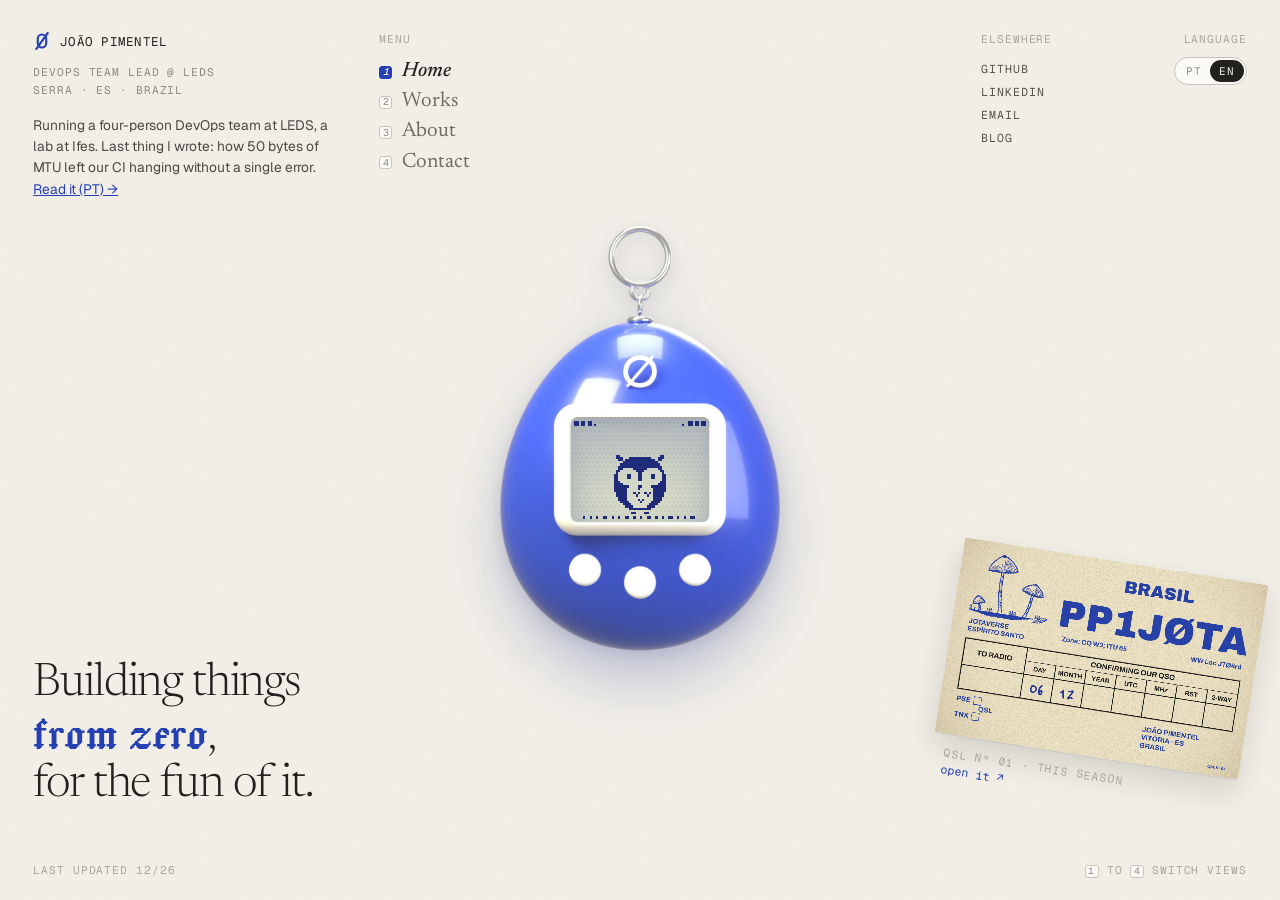
==== commit 1522b39b: "redesign again" ====
--- a/index.html
+++ b/index.html
@@ -1,196 +1,223 @@
 <!DOCTYPE html>
-<html lang="en">
+<html lang="pt-BR">
 
 <head>
     <meta charset="UTF-8">
     <meta name="viewport" content="width=device-width, initial-scale=1.0">
     <title>Jotaverse / João Pimentel</title>
-    <meta name="description" content="The Jotaverse / João Pimentel, DevOps team lead and cybersecurity enthusiast. Projects and experiments.">
+    <meta name="description" content="Jotaverse, de João Pimentel: líder de DevOps em Serra, ES. Projetos e experimentos feitos pelo prazer de construir.">
     <meta property="og:title" content="Jotaverse / João Pimentel">
-    <meta property="og:description" content="DevOps & security. Projects and experiments.">
+    <meta property="og:description" content="DevOps, segurança e projetos feitos pelo prazer de construir.">
     <meta property="og:type" content="website">
+    <link rel="icon" href="favicon.ico" sizes="32x32">
+    <link rel="icon" href="favicon.svg" type="image/svg+xml">
+    <link rel="apple-touch-icon" href="apple-touch-icon.png">
+    <meta name="theme-color" content="#f4f1ea">
     <link rel="preconnect" href="https://fonts.googleapis.com">
     <link rel="preconnect" href="https://fonts.gstatic.com" crossorigin>
-    <link href="https://fonts.googleapis.com/css2?family=Anton&family=Space+Grotesk:wght@400;500;700&family=Space+Mono:wght@400;700&display=swap" rel="stylesheet">
-    <link rel="stylesheet" href="style.css">
+    <!-- Newsreader + Geist for the page, Jacquard 24 for the pixel blackletter accents, GFS Didot for the greek; Archivo + Reenie Beanie are the card's print and pen -->
+    <link href="https://fonts.googleapis.com/css2?family=Archivo:wght@500;700&family=Archivo+Black&family=GFS+Didot&family=Geist+Mono:wght@400;500&family=Geist:wght@400;500&family=Jacquard+24&family=Newsreader:ital,opsz,wght@0,6..72,300..500;1,6..72,300..500&family=Reenie+Beanie&display=swap" rel="stylesheet">
+    <link rel="stylesheet" href="site.css">
 </head>
 
 <body>
-    <div class="dither" aria-hidden="true"></div>
-
-    <header class="nav">
-        <a href="#top" class="nav-brand" aria-label="Jotaverse home">
-            <img src="pantocrator.png" alt="Jotaverse">
-        </a>
-        <nav class="nav-links" aria-label="Sections">
-            <a href="#about">ABOUT</a>
-            <a href="#work">WORK</a>
-            <a href="#contact">CONTACT</a>
-            <a href="https://blog.jotaverse.com.br">BLOG ↗</a>
-            <a href="https://github.com/joaomrpimentel" target="_blank" rel="noopener">GITHUB ↗</a>
+    <!-- ============ MASTHEAD (also the navigation) ============
+         the page ships in portuguese; i18n.js swaps every [data-i18n] for english -->
+    <header class="mast">
+        <div class="mast-col mast-id">
+            <a href="#" class="brand" data-go="home">
+                <svg viewBox="0 0 32 32" aria-hidden="true"><rect x="8.5" y="4.5" width="15" height="23" rx="7.5"/><path d="M6 30 26 2"/></svg>
+                JOÃO PIMENTEL
+            </a>
+            <p class="mono-s" data-i18n="role">LÍDER DE DEVOPS NO LEDS<br>SERRA · ES · BRASIL</p>
+            <p class="mast-now" data-i18n="now">Toco um time de DevOps de quatro pessoas no LEDS, um laboratório do Ifes. O último texto que escrevi: como 50 bytes de MTU deixaram nosso CI travado sem um único erro. <a href="https://blog.jotaverse.com.br/posts/50-bytes-ci-mudo/">Ler →</a></p>
+        </div>
+
+        <nav class="mast-col mast-menu" data-i18n-aria="nav" aria-label="Seções">
+            <p class="label">menu</p>
+            <a href="#" data-go="home"><kbd>1</kbd><span data-i18n="m-home">Início</span></a>
+            <a href="#works" data-go="works"><kbd>2</kbd><span data-i18n="m-works">Projetos</span></a>
+            <a href="#me" data-go="me"><kbd>3</kbd><span data-i18n="m-me">Sobre</span></a>
+            <a href="#links" data-go="links"><kbd>4</kbd><span data-i18n="m-links">Contato</span></a>
         </nav>
+
+        <div class="mast-col mast-contact">
+            <p class="label" data-i18n="elsewhere">por aí</p>
+            <a href="https://github.com/joaomrpimentel" target="_blank" rel="noopener">GITHUB</a>
+            <a href="https://www.linkedin.com/in/jo%C3%A3o-marcos-pimentel-269a99296/" target="_blank" rel="noopener">LINKEDIN</a>
+            <a href="mailto:joaomarcosrpimentel@gmail.com" data-copy="joaomarcosrpimentel@gmail.com">EMAIL</a>
+            <a href="https://blog.jotaverse.com.br">BLOG</a>
+        </div>
+
+        <div class="mast-col mast-lang">
+            <p class="label" data-i18n="lang-label">língua</p>
+            <div class="lang" role="group" data-i18n-aria="lang-group" aria-label="Língua do site">
+                <button type="button" data-lang="pt" aria-pressed="true">PT</button>
+                <button type="button" data-lang="en" aria-pressed="false">EN</button>
+            </div>
+        </div>
     </header>
 
-    <main id="top">
-
-        <!-- ============ HERO ============ -->
-        <section class="hero" id="hero">
-            <div class="hero-meta">
-                <span>EST. ES / BRASIL</span>
-                <span>23°S · 45°W</span>
-            </div>
-
-            <h1 class="visually-hidden">Jotaverse</h1>
-            <div class="masthead" role="img" aria-label="Jotaverse">
-                <pre id="ascii" aria-hidden="true">                          (`·.                )\‚                      '         '                    º                     °                                    ''       '                                                                                                          ´   `                             ’                '                                        )`·.‚                                                      ´   `      
-                            )  `·.   .·´( .·´  (’                               )`·.‚                      °                      º                                         ''     '                                                          (`·.                     )`·._.·´(      )`·.              ’                   '                                   /(‚     .·´    (’                 (`·.                     )`·._.·´(      )`·. 
-                    .·´( .·´:..::(,(::--  ' '\:·´                   /(      .·´    (   ‚‚                  (`·.               "   )\'                      )\      )\'                                                                         \::`·._)`·.     )\.·´::...  .:::)  .·´  ./`            (`·.                )\'                        )\      )  `·._):::.    )       `          \::`·._)`·.     )\.·´::...  .:::)  .·´  ./`
-                    );; :-- ' ' ’ ’           _\            )\      )  `·._):::.    )       `          '    )  `·.       .·´( .·´"(                  .·´  /  .·´.:/           .·'´(        ‚    ‚        .·´(‚                        .·´(   )::. ..::::).·´;·'--  ´ '\::.`·.(::..:(                 )  `·.    .·´( .·´ (’    /('           )\ .·´ .:`·.(:;;  --  ' '\:. :(.·´)'  ')\   .·´(   )::. ..::::).·´;·'--  ´ '\::.`·.(::..:(    
-                .·´/\                ,..:´:::"'/      )\ .·´ .:`·.(:;;  --  ' '\:. :(.·´)‚‚ ‚)\     .·´( .·´:..::(,__(::..--  ' '\:·´(     .·´(     ):.::`·.)::::)    )\     )   `·.'   /(.·´(       )::..:`·.(`·.                ):..\(;;::--  ´ ´                 \:::::::...::)        .·´( .·´:..::(,(::--'``\::.`·._) `·. ‚‚  .·´  (,): --  ' '              \....:::`·.(  (  ):..\(;;::--  ´ ´                 \:::::::...::)   
-               °)/:::'\...:/I       I::::::::"/   .·´  (,): --  ' '              \....:::`·.(  (    );; :--  ' ’                   _\::/'   (  .:::`·./::;,  --   '\/(.·´.::).·´:   .::)   )::..::`·._/;;  --  ' '\‚::)    )\‚‚    ‚(::...·/\``'                          ¯¯¯¯¯¯/        );; :--   '               \::....:::::::::) ):.::/\                        ¯¯¯`·’::'·`´'(::...·/\``'                          ¯¯¯¯¯¯/   
-                 '\:::/:::/::I       I;;::·'’´     ):.::/\                        ¯¯¯` · ::·´° .·´/\                   ,.. : ´:::'/:’'  .·´.;);;--  ' '               '\:::::.···.:::·´ .·´;; --  ' '               \:/ ‚.·´ .:(‚·´(  `·:/::::\...:´/        ___________„/’  ’   .·´/\                ,...__ ¯¯¯` ·:::·´º `·:/::::\...:´/       ____          \‚       `·:/::::\...:´/        ___________„/’  ’ 
-                   \/;:-´I::'I       I'’           `·:/::::\...:´/       ____          \‚     `)/:::'\__..:´/       /::::::::::/°    I:::/\                         `` ··:::::·´´  '  ):/\                 ,..::´/   ):::..::::·´     \::::/:::·/        /:::::::::;; -- ´'´ \'         `)/:::'\...:´/       /:::::::::::/         /`     `\::::/::::/      /::::::::/\          I·         \::::/:::·/        /:::::::::;; -- ´'´ \'        
-     /(                  I:::I       I''              \::::/:::`/      /:::::::::/I        /´       '\:::/::::::·/       /:::;;::· ´'’      )/::::'\..:´/       /`::-..,         `./'  '     I/::::\...:´/\       \:::"'/   '/¯¯¯¯/´         \/;::-'/        /;;::·-  '´ ´        _\          '\:::/:::°/       /;;::;;´-··´´        /`         \/;::-'/      /::::::::/:::I        /’'           \/;::-'/        /;;::·-  '´ ´        _\       
-    ):. `·.              I::/       /                  \/;::-'/      /:::::::::/:/       /'’          \/;::::::'/       /·'´                '\:::'/::::/       /,::-·· ' '        `/"    "    \::::/:::'/:::\       \-´    '/        /´               '/                      .,.,·:::::'/’           \/;::-'/                    ,...::::´/''               /I      I¯¯¯¯¯\:/..-:::"/                   '/                      .,.,·:::::'/’      
-   /::...::( .·´(   "’   I'/       /                        '/      /¯¯¯¯¯I/       /’            (`·.)'::/       /"                     \/;::-'/       ,...-::::·/         /’             \/;::-' \::::'\       \    /        /''      )`·.    '/         _ ,.,.,·:::::::::::::·'/                  '/         ,, -,        \::::::/’’              /::I       `·*···. ____             )`·.    '/         _ ,.,.,·:::::::::::::·'/        
-  /¯¯¯¯ / ).. `·.    I/       /                        '/      /           /      '/                 )::./       /'’                           /        /::::::::·/         /´'                      \:::::\       \/        `/’      (::..:(.:'/         /:::::::::::::::::::·.·´     '       .·´( ’/         /:::/::\        \:·'´                I:::/`:::·...               `/’         (::..:(.:'/         /:::::::::::::::::::·.·´     '    
- /\        \:...:::(. · ´        /                       '/I      'I          /      ’/`                '\:·/       /’                           '/       '/;::: ·- ·/         /´    `'                   '\:::·'\              `/·        `·::..·/          `·__:::::· ’\:  .·´               _) ::/         /;;:/:::::\       '\’’                 I:/::::::::::::·-,          /            `·::..·/          `·__:::::· ’\:  .·´             
-/:::`·.    ¯¯¯¯         ,.::/"                      /::/`· ,    ` ·,„_/       /··                  '/       /                            /____/.·´)    (/         /"                            \:::::\            '/"              )/`·.                        \(´      `   ·      )..::/         /    '\::::::\       '\'·                ` ·::;;::- ··  ´´        /                  )/`·.                        \(´      `   ·    
-\::::::::·.______..::::::/''                      I:'/::::::::` · , ___,‚·'/’’                  ·/,..:::·/''                           /::::::::/;;  --  ´´      .·’/'    ’’                         '\::::/:·.__.·''/’'              /::::::`·._____ ...·::::::/’                  '`·:/____ /       \::::::\____\''        /\¯¯¯¯         ,,  -::::::::/"                 /::::::`·._____ ...·::::::/’                
-  `·:::::·/::::::::::/:··;··´                         `·:;::::::::::::/:::::/:::/                    '/:::::::'/··                          /::::::::/':-.., .,..-::/::::'/"                                 '\/::::/:::/’’'/                 `·:::::::/:::::::::/::::::::::/                       /:::::::::/         ’\::::/::::::::/'       /::::\,,  -::::::::::::::::::::::/·                  `·:::::::/:::::::::/::::::::::/                  
-      `·:/::::::::::/;· ’´                                 `’’·::;::::/:::::/;·´                     '/:;:: ·´'                              ¯¯¯¯/::::::/:::::::/:::·´'                                    `·::/:::/··´                      `·::/:::::::::/:::::·’´´’’                       /:::::::::/           ’'\:/::::::::/         '\:::/:::::::::::::::;;:::::·'''´´                        `·::/:::::::::/:::::·’´´’’                   
-          ¯¯¯¯¯'                                                 '¯¯¯'                          ¯"°                                         '` ·::;/::;::-··´´                                            ¯¯                               '¯¯¯¯¯’                                  ¯¯¯¯¯              ’¯¯¯¯¯’           \/::::::;;::-· ’’´´                                        '¯¯¯¯¯’                              </pre>
-            </div>
-
-            <div class="hero-foot">
-                <a href="#about" class="scroll-cue">SCROLL ↓</a>
-            </div>
-        </section>
-
-        <hr class="rule" data-label="01">
+    <main>
+        <!-- ============ HOME ============ -->
+        <section class="view view-home" id="home" data-i18n-aria="m-home" aria-label="Início">
+            <div class="home">
+                <h1 class="headline">
+                    <span class="visually-hidden">João Pimentel. </span><span data-i18n="headline">Construo coisas<br><em>do zero</em>,<br>por pura diversão.</span>
+                </h1>
+
+                <!-- the pet: a pixel owl that lives in a rendered egg. layers come from
+                     tools/egg.py; the lcd is a canvas in the hole the frame leaves for it.
+                     .egg takes the pick-up zoom, .egg-body the idle sway, so each keeps
+                     its own transform origin -->
+                <div class="pet">
+                    <div class="egg" id="egg" tabindex="0" role="group" data-i18n-aria="egg" aria-label="Jotagotchi, uma coruja de pixel chamada Byte. Aperte Enter pra pegar.">
+                        <div class="egg-body">
+                            <canvas id="pet" width="64" height="48" aria-hidden="true"></canvas>
+                            <img class="egg-layer egg-frame" src="assets/egg/frame.webp" alt="" width="900" height="1100" draggable="false">
+                            <img class="egg-layer egg-press" data-for="a" src="assets/egg/button_1.webp" alt="" width="900" height="1100" draggable="false">
+                            <img class="egg-layer egg-press" data-for="b" src="assets/egg/button_2.webp" alt="" width="900" height="1100" draggable="false">
+                            <img class="egg-layer egg-press" data-for="c" src="assets/egg/button_3.webp" alt="" width="900" height="1100" draggable="false">
+                            <button type="button" class="egg-key" data-key="a" style="--l:31.4%;--t:76.9%;--w:8.6%;--h:7.4%" data-i18n-aria="k-feed" aria-label="Alimentar"></button>
+                            <button type="button" class="egg-key" data-key="b" style="--l:45.8%;--t:79.5%;--w:8.4%;--h:7.4%" data-i18n-aria="k-play" aria-label="Brincar"></button>
+                            <button type="button" class="egg-key" data-key="c" style="--l:60%;--t:76.9%;--w:8.6%;--h:7.4%" data-i18n-aria="k-light" aria-label="Luz"></button>
+                        </div>
+                    </div>
+                    <p class="visually-hidden" id="pet-live" aria-live="polite"></p>
+                </div>
+
+                <!-- the collectible, tossed on the corner -->
+                <button type="button" class="tossed" id="open-qsl" aria-haspopup="dialog">
+                    <canvas id="card-thumb" width="700" height="450" aria-hidden="true"></canvas>
+                    <span class="tossed-note"><span class="label" data-i18n="qsl-season">QSL Nº 01 · desta estação</span><span data-i18n="qsl-open">abrir ↗</span></span>
+                </button>
+            </div>
+        </section>
+
+        <!-- ============ WORKS ============ -->
+        <section class="view" id="works" aria-labelledby="works-title" hidden>
+            <header class="view-head">
+                <h2 id="works-title" data-i18n="m-works">Projetos</h2>
+                <p class="mono-s" data-i18n="works-sub">o que eu faço quando ninguém está pedindo.</p>
+            </header>
+            <div class="works">
+                <a class="work" href="https://github.com/joaomrpimentel/KubeOwl" target="_blank" rel="noopener">
+                    <span class="work-shot"><img src="assets/works/kubeowl.webp" data-i18n-alt="alt-kubeowl" alt="Painel do KubeOwl com a visão geral do cluster" loading="lazy" width="1200" height="750"></span>
+                    <span class="work-meta"><span class="work-name">KubeOwl</span><span class="chip">GO · OPEN SOURCE</span></span>
+                    <span class="work-title" data-i18n="w-kubeowl">Um dashboard web que mostra o estado de um cluster Kubernetes em tempo real.</span>
+                </a>
+                <a class="work" href="https://modula.jotaverse.com.br" target="_blank" rel="noopener">
+                    <span class="work-shot"><img src="assets/works/modula.webp" data-i18n-alt="alt-modula" alt="Tela inicial do Modula com três sintetizadores" loading="lazy" width="1200" height="750" data-zoom="2.4" data-focus="50 30"></span>
+                    <span class="work-meta"><span class="work-name">Modula</span><span class="chip">WEB AUDIO</span></span>
+                    <span class="work-title" data-i18n="w-modula">Três sintetizadores que rodam direto no navegador.</span>
+                </a>
+                <a class="work" href="subtone/" target="_blank" rel="noopener">
+                    <span class="work-shot"><img src="assets/works/subtone.webp" data-i18n-alt="alt-subtone" alt="Editor do Subtone com efeitos de dithering, CRT e halftone" loading="lazy" width="1200" height="750"></span>
+                    <span class="work-meta"><span class="work-name">Subtone</span><span class="chip" data-i18n="c-image">IMAGEM</span></span>
+                    <span class="work-title" data-i18n="w-subtone">Um editor de imagem que aplica dither, halftone e outros efeitos retrô.</span>
+                </a>
+                <a class="work" href="https://lume.jotaverse.com.br/u/jota" target="_blank" rel="noopener">
+                    <span class="work-shot"><img src="assets/works/lume.webp" data-i18n-alt="alt-lume" alt="Perfil no Lume com uma grade de fotos polaroid" loading="lazy" width="1200" height="750"></span>
+                    <span class="work-meta"><span class="work-name">Lume</span><span class="chip" data-i18n="c-photos">REDE SOCIAL</span></span>
+                    <span class="work-title" data-i18n="w-lume">Uma rede social por convite, onde posto algumas fotos.</span>
+                </a>
+                <a class="work" href="snake-queue/" target="_blank" rel="noopener">
+                    <span class="work-shot"><img src="assets/works/snake.webp" data-i18n-alt="alt-snake" alt="Ajuda do Snake Queue sobre o tabuleiro do jogo" loading="lazy" width="1200" height="750" data-zoom="1.6" data-focus="50 30"></span>
+                    <span class="work-meta"><span class="work-name">Snake Queue</span><span class="chip" data-i18n="c-exp">EXPERIMENTO</span></span>
+                    <span class="work-title" data-i18n="w-snake">Uma lista de tarefas em que cada tarefa é um pedaço de uma cobra.</span>
+                </a>
+                <a class="work" href="https://blog.jotaverse.com.br">
+                    <span class="work-shot"><img src="assets/works/blog.webp" data-i18n-alt="alt-blog" alt="Página inicial do blog do Jotaverse" loading="lazy" width="1200" height="750"></span>
+                    <span class="work-meta"><span class="work-name">Blog</span><span class="chip" data-i18n="c-writing">TEXTOS</span></span>
+                    <span class="work-title" data-i18n="w-blog">Onde escrevo sobre DevOps, segurança e homelab.</span>
+                </a>
+            </div>
+        </section>
 
         <!-- ============ ABOUT ============ -->
-        <section class="about" id="about">
-            <div class="sect-tag">[ 01 / ABOUT ]</div>
-            <div class="about-grid">
-                <div class="about-body">
-                    <h2>WHO</h2>
-                    <p>
-                        I'm João Pimentel, a 21-year-old DevOps team lead from Espírito
-                        Santo, Brazil, with a strong passion for cybersecurity.
-                    </p>
-                    <p>
-                        This is the Jotaverse, a hub for projects and experiments built
-                        for the fun of building. Pull anything apart. Reach out if
-                        something here is worth a conversation.
-                    </p>
-                </div>
-            </div>
-        </section>
-
-        <hr class="rule" data-label="02">
-
-        <!-- ============ WORK ============ -->
-        <section class="work" id="work">
-            <div class="sect-tag">[ 02 / WORK ]</div>
-            <h2 class="sect-title">SELECTED PROJECTS</h2>
-
-            <ol class="proj-list">
-                <li class="proj">
-                    <a href="https://modula.jotaverse.com.br" target="_blank" rel="noopener">
-                        <span class="proj-no">001</span>
-                        <span class="proj-main">
-                            <span class="proj-title">MODULA</span>
-                            <span class="proj-desc">Web synthesizer collection.</span>
-                        </span>
-                        <span class="proj-tags">HTML · CSS · JS</span>
-                        <span class="proj-arrow">↗</span>
-                    </a>
-                </li>
-                <li class="proj">
-                    <a href="https://github.com/joaomrpimentel/KubeOwl" target="_blank" rel="noopener">
-                        <span class="proj-no">002</span>
-                        <span class="proj-main">
-                            <span class="proj-title">KUBEOWL</span>
-                            <span class="proj-desc">Real-time Kubernetes resource monitoring with a web interface.</span>
-                        </span>
-                        <span class="proj-tags">GO</span>
-                        <span class="proj-arrow">↗</span>
-                    </a>
-                </li>
-                <li class="proj">
-                    <a href="snake-queue" target="_blank" rel="noopener">
-                        <span class="proj-no">003</span>
-                        <span class="proj-main">
-                            <span class="proj-title">SNAKE-QUEUE</span>
-                            <span class="proj-desc">Minimalist task manager visualized as a classic snake game.</span>
-                        </span>
-                        <span class="proj-tags">HTML · CSS · JS</span>
-                        <span class="proj-arrow">↗</span>
-                    </a>
-                </li>
-                <li class="proj">
-                    <a href="subtone" target="_blank" rel="noopener">
-                        <span class="proj-no">004</span>
-                        <span class="proj-main">
-                            <span class="proj-title">SUBTONE</span>
-                            <span class="proj-desc">Retro browser-based image tool for glitched-out aesthetics.</span>
-                        </span>
-                        <span class="proj-tags">HTML · CSS · JS</span>
-                        <span class="proj-arrow">↗</span>
-                    </a>
-                </li>
-                <li class="proj">
-                    <a href="https://lume.jotaverse.com.br/u/jota" target="_blank" rel="noopener">
-                        <span class="proj-no">005</span>
-                        <span class="proj-main">
-                            <span class="proj-title">LUME</span>
-                            <span class="proj-desc">My profile on Lume.</span>
-                        </span>
-                        <span class="proj-tags">PROFILE</span>
-                        <span class="proj-arrow">↗</span>
-                    </a>
-                </li>
-                <li class="proj">
-                    <a href="qsl/">
-                        <span class="proj-no">006</span>
-                        <span class="proj-main">
-                            <span class="proj-title">QSL CARD</span>
-                            <span class="proj-desc">Seasonal QSL cards to collect. Sign yours while it's live.</span>
-                        </span>
-                        <span class="proj-tags">HTML · CSS · JS</span>
-                        <span class="proj-arrow">↗</span>
-                    </a>
-                </li>
-            </ol>
-        </section>
-
-        <hr class="rule" data-label="03">
+        <section class="view view-center" id="me" aria-labelledby="me-title" hidden>
+            <div class="me-text">
+                <h2 id="me-title" data-i18n="m-me">Sobre</h2>
+                <p data-i18n="me-1">Sou o João. Lidero o time de DevOps do LEDS, um laboratório do Ifes em Serra, no Espírito Santo. No dia a dia isso quer dizer pipelines de CI/CD com GitHub Actions, Drone e Argo, clusters Kubernetes na AWS e nos nossos próprios servidores Proxmox, e zero trust entre os microsserviços.</p>
+                <p data-i18n="me-2">Antes disso fui dev full cycle no mesmo laboratório. Escrevi a extensão em Langium por trás do Spark-LEds, que gera código de front e back a partir de uma DSL pequena, e um gateway de API com Ocelot.</p>
+                <p data-i18n="me-3">O resto deste site eu fiz por diversão, no meu tempo livre.</p>
+                <dl class="facts">
+                    <div><dt class="label" data-i18n="f-studied">estudei</dt><dd data-i18n="f-studied-v">Sistemas de Informação no Ifes. Antes, técnico em automação industrial no Cedtec.</dd></div>
+                    <div><dt class="label" data-i18n="f-writing">escrevo</dt><dd data-i18n="f-writing-v">Notas sobre DevOps e segurança, <a href="https://blog.jotaverse.com.br">no blog</a>.</dd></div>
+                </dl>
+            </div>
+            <!-- ichthys: just the word, quiet in the corner. on hover a fish slips out
+                 from under the letters, arcs over them and dives back in with a splash.
+                 the "water" is the baseline: everything below it is clipped (site.js) -->
+            <figure class="ichthys" tabindex="0" aria-label="ΙΧΘΥΣ: Ἰησοῦς Χριστὸς Θεοῦ Υἱὸς Σωτήρ">
+                <svg viewBox="0 0 260 150" aria-hidden="true">
+                    <defs><clipPath id="above-water"><rect x="-40" y="-80" width="340" height="208"/></clipPath></defs>
+                    <text class="ichthys-word" x="130" y="128" text-anchor="middle">ΙΧΘΥΣ</text>
+                    <g clip-path="url(#above-water)">
+                        <g class="ichthys-fish" transform="translate(30 190)">
+                            <path d="M-22 8 C -11 -10, 12 -12, 22 0 C 12 12, -11 10, -22 -8"/>
+                            <circle cx="13" cy="-2" r="1.5"/>
+                        </g>
+                    </g>
+                    <g class="ichthys-splash"></g>
+                </svg>
+            </figure>
+        </section>
 
         <!-- ============ CONTACT ============ -->
-        <section class="contact" id="contact">
-            <div class="sect-tag">[ 03 / CONTACT ]</div>
-            <h2 class="sect-title contact-shout">LET'S&nbsp;TALK</h2>
-            <ul class="contact-links">
-                <li><a href="https://blog.jotaverse.com.br">BLOG <span>↗</span></a></li>
-                <li><a href="https://www.linkedin.com/in/jo%C3%A3o-marcos-pimentel-269a99296/" target="_blank" rel="noopener">LINKEDIN <span>↗</span></a></li>
-                <li><a href="https://github.com/joaomrpimentel" target="_blank" rel="noopener">GITHUB <span>↗</span></a></li>
-                <li><a href="mailto:joaomarcosrpimentel@gmail.com">EMAIL <span>→</span></a></li>
+        <section class="view view-center" id="links" aria-labelledby="links-title" hidden>
+            <header class="view-head">
+                <h2 id="links-title" data-i18n="links-title">Diga oi</h2>
+                <p class="mono-s" data-i18n="links-sub">o email é copiado quando você clica.</p>
+            </header>
+            <ul class="links">
+                <li><a href="mailto:joaomarcosrpimentel@gmail.com" data-copy="joaomarcosrpimentel@gmail.com"><span>Email</span><span class="mono-s">joaomarcosrpimentel@gmail.com</span><span class="go">⧉</span></a></li>
+                <li><a href="https://github.com/joaomrpimentel" target="_blank" rel="noopener"><span>GitHub</span><span class="mono-s">@joaomrpimentel</span><span class="go">↗</span></a></li>
+                <li><a href="https://www.linkedin.com/in/jo%C3%A3o-marcos-pimentel-269a99296/" target="_blank" rel="noopener"><span>LinkedIn</span><span class="mono-s">João Marcos Pimentel</span><span class="go">↗</span></a></li>
+                <li><a href="https://blog.jotaverse.com.br"><span>Blog</span><span class="mono-s">blog.jotaverse.com.br</span><span class="go">↗</span></a></li>
             </ul>
         </section>
-
     </main>
 
-    <footer class="foot">
-        <div class="foot-rule" aria-hidden="true"><span>▓</span><i></i><span class="fr-mid">░▒▓▒░</span><i></i><span>▓</span></div>
-        <div class="foot-row">
-            <span>© <span id="year">2026</span> JOÃO PIMENTEL</span>
-            <span>JOTAVERSE</span>
-            <a href="#top">BACK TO TOP ↑</a>
-        </div>
+    <footer class="foot mono-s">
+        <span><span data-i18n="updated">ATUALIZADO EM</span> <time id="updated">10/26</time></span>
+        <span class="foot-keys"><kbd>1</kbd> <span data-i18n="keys">A</span> <kbd>4</kbd> <span data-i18n="keys-2">TROCAM DE TELA</span></span>
     </footer>
 
-    <script src="script.js" defer></script>
+    <!-- ============ QSL DIALOG ============ -->
+    <!-- not a panel: like the egg, the card is picked up off the page and the
+         page steps back. site.js flies it in from the thumbnail and back out -->
+    <dialog class="qsl-dialog" id="qsl-dialog" aria-labelledby="qsl-title">
+        <button type="button" class="dialog-close mono-s" id="close-qsl"><span data-i18n="close-l">esc · fechar</span> ×</button>
+        <div class="qsl-dialog-card">
+            <div class="card-wrap" id="card-wrap">
+                <canvas id="card" width="2100" height="1350" role="img" data-i18n-aria="card" aria-label="Cartão QSL de PP1JØTA, se preenchendo sozinho"></canvas>
+                <input id="to" class="to-input" maxlength="10" autocomplete="off" autocapitalize="characters"
+                       spellcheck="false" data-i18n-aria="to" aria-label="Seu nome ou indicativo, escrito no campo TO RADIO">
+            </div>
+            <p class="card-hint" id="hint" data-i18n="qsl-hint">✎ clique em <b>TO RADIO</b> e escreva seu indicativo ou nome</p>
+        </div>
+        <div class="qsl-dialog-text" id="qsl-text" tabindex="-1">
+            <p class="label" data-i18n="qsl-live">QSL Nº 01 · no ar desde 9 out 2026</p>
+            <h2 id="qsl-title" data-i18n="qsl-title">Cartão QSL</h2>
+            <p data-i18n="qsl-1">Depois de um contato, radioamadores mandam um cartão-postal um pro outro confirmando que ele aconteceu. Esse cartão é o QSL.</p>
+            <p data-i18n="qsl-2">O site mantém um cartão por estação. Este é o primeiro. Quando sair o próximo, este vai pro arquivo e para de mudar.</p>
+            <dl class="facts">
+                <div><dt class="label" data-i18n="qsl-feat">neste cartão</dt><dd data-i18n="qsl-feat-v"><i>Entoloma virescens</i>, um cogumelo da Mata Atlântica aqui do Espírito Santo, azul do chapéu ao pé.</dd></div>
+                <div><dt class="label" data-i18n="qsl-yours">o seu</dt><dd data-i18n="qsl-3">Escreva seu indicativo, ou só seu nome, em TO RADIO. A data e a hora se preenchem sozinhas.</dd></div>
+            </dl>
+            <button type="button" class="pill" id="download" data-i18n="qsl-dl">baixar meu cartão ↓</button>
+        </div>
+    </dialog>
+
+    <div class="pet-hint" id="pet-hint" aria-hidden="true"></div>
+
+    <div class="toast" id="toast" role="status" aria-live="polite"></div>
+
+    <script src="i18n.js" defer></script>
+    <script src="qsl/qsl.js" defer></script>
+    <script src="site.js" defer></script>
+    <script src="pet.js" defer></script>
 </body>
 
 </html>
--- a/site.css
+++ b/site.css
@@ -0,0 +1,456 @@
+/* =========================================================
+   JOTAVERSE
+   paper and one blue ink. the masthead is the navigation.
+   ========================================================= */
+
+:root {
+    --paper:  #f4f1ea;
+    --ink:    #22211e;
+    --muted:  #8d8a82;
+    --faint:  #c8c4ba;
+    --rule:   #e2ded4;
+    --blue:   #2440b3;
+    --white:  #fbfaf7;
+
+    --serif: "Newsreader", Georgia, serif;
+    --pixel: "Jacquard 24", "Newsreader", serif;
+    --sans:  "Geist", system-ui, sans-serif;
+    --mono:  "Geist Mono", ui-monospace, Menlo, monospace;
+
+    --ease: cubic-bezier(.2, .8, .2, 1);
+    --gut: clamp(16px, 2.6vw, 40px);
+}
+
+* { box-sizing: border-box; }
+html { -webkit-text-size-adjust: 100%; }
+
+body {
+    margin: 0;
+    min-height: 100svh;
+    display: flex; flex-direction: column;
+    /* paper: a faint fibre noise over warm off-white */
+    background:
+        url("data:image/svg+xml,%3Csvg xmlns='http://www.w3.org/2000/svg' width='220' height='220'%3E%3Cfilter id='n'%3E%3CfeTurbulence type='fractalNoise' baseFrequency='0.8' numOctaves='3' stitchTiles='stitch'/%3E%3CfeColorMatrix values='0 0 0 0 0.45 0 0 0 0 0.4 0 0 0 0 0.32 0 0 0 0.09 0'/%3E%3C/filter%3E%3Crect width='100%25' height='100%25' filter='url(%23n)'/%3E%3C/svg%3E"),
+        var(--paper);
+    color: var(--ink);
+    font-family: var(--sans);
+    -webkit-font-smoothing: antialiased;
+}
+
+a { color: inherit; }
+::selection { background: var(--blue); color: #fff; }
+
+.visually-hidden {
+    position: absolute; width: 1px; height: 1px;
+    padding: 0; margin: -1px; overflow: hidden;
+    clip: rect(0 0 0 0); white-space: nowrap; border: 0;
+}
+
+.label, .mono-s {
+    font-family: var(--mono); font-size: 0.7rem; letter-spacing: 0.08em;
+    color: var(--muted); margin: 0;
+}
+.label { text-transform: uppercase; margin-bottom: 0.7rem; color: #aaa69c; }
+
+kbd {
+    display: inline-grid; place-items: center;
+    min-width: 1.35em; height: 1.35em; padding: 0 0.25em;
+    border: 1px solid var(--faint); border-radius: 3px;
+    font-family: var(--mono); font-size: 0.62rem; line-height: 1; color: var(--muted);
+    background: var(--white);
+}
+
+/* ---------- masthead ---------- */
+.mast {
+    display: grid;
+    grid-template-columns: minmax(15rem, 20rem) 11rem 1fr 9rem 6rem;
+    gap: 1.6rem;
+    padding: 2rem var(--gut) 0;
+}
+.mast-col { display: flex; flex-direction: column; align-items: flex-start; }
+.mast-contact { grid-column: 4; }
+.mast-lang { grid-column: 5; align-items: flex-end; }
+.mast-now { margin: 0.9rem 0 0; font-size: 0.86rem; line-height: 1.55; color: #4b4944; max-width: 34ch; }
+.mast-now a { color: var(--blue); }
+.lang { display: flex; border: 1px solid var(--faint); border-radius: 999px; padding: 2px; background: var(--white); }
+.lang button {
+    border: 0; background: none; cursor: pointer;
+    padding: 0.25rem 0.55rem; border-radius: 999px;
+    font-family: var(--mono); font-size: 0.68rem; letter-spacing: 0.08em; color: var(--muted);
+}
+.lang button[aria-pressed="true"] { background: var(--ink); color: var(--paper); }
+
+.brand {
+    display: flex; align-items: center; gap: 0.55rem;
+    margin-bottom: 0.9rem;
+    font-family: var(--mono); font-size: 0.78rem; letter-spacing: 0.1em;
+    text-decoration: none;
+}
+.brand svg {
+    width: 18px; height: 18px;
+    fill: none; stroke: var(--blue); stroke-width: 3.8; stroke-linecap: square;
+    transition: transform 0.5s var(--ease);
+}
+.brand:hover svg { transform: rotate(-24deg); }
+.mast-id .mono-s { line-height: 1.6; }
+
+.mast-menu a {
+    display: flex; align-items: center; gap: 0.6rem;
+    font-family: var(--serif); font-size: 1.3rem; line-height: 1.45;
+    color: #6d6a63; text-decoration: none;
+    transition: color 0.2s;
+}
+.mast-menu a:hover { color: var(--ink); }
+.mast-menu a[aria-current="page"] { color: var(--ink); font-style: italic; font-weight: 500; }
+.mast-menu a[aria-current="page"] kbd { background: var(--blue); border-color: var(--blue); color: #fff; }
+
+.mast-contact a {
+    font-family: var(--mono); font-size: 0.72rem; letter-spacing: 0.08em; line-height: 2;
+    color: #55534d; text-decoration: none;
+}
+.mast-contact a:hover { color: var(--blue); }
+
+/* ---------- views ---------- */
+main { flex: 1; display: flex; flex-direction: column; }
+.view { flex: 1; padding: 3rem var(--gut) 5rem; }
+.view[hidden] { display: none; }
+.view.enter { animation: enter 0.5s var(--ease) both; }
+@keyframes enter {
+    from { opacity: 0; transform: translateY(10px); }
+    to   { opacity: 1; transform: none; }
+}
+.view-head { margin-bottom: 2.6rem; }
+.view-head h2, .me-text h2 {
+    margin: 0 0 0.4rem;
+    font-family: var(--pixel); font-weight: 400;
+    font-size: clamp(3.4rem, 8vw, 6.4rem); line-height: 0.9;
+}
+
+/* ---------- home ---------- */
+.view-home { display: flex; padding-bottom: 3.4rem; }
+.home {
+    flex: 1;
+    display: grid;
+    grid-template-columns: minmax(0, 1fr) auto minmax(0, 1fr);
+    grid-template-rows: 1fr auto;
+    gap: 1.5rem 3rem;
+    min-height: 0;
+}
+.headline {
+    grid-column: 1; grid-row: 2; align-self: end;
+    margin: 0;
+    font-family: var(--serif); font-weight: 300;
+    font-size: clamp(2.2rem, 3.6vw, 4rem); line-height: 1.02; letter-spacing: -0.025em;
+    white-space: nowrap;
+}
+.headline em {
+    font-family: var(--pixel); font-style: normal; font-weight: 400;
+    font-size: 1.12em; letter-spacing: 0; color: var(--blue);
+}
+
+/* --- the pet --- */
+.pet {
+    grid-column: 2; grid-row: 1 / 3; align-self: start;
+    margin-top: -3.5rem;                       /* sits up into the masthead's gap */
+    display: flex; flex-direction: column; align-items: center;
+    position: relative; z-index: 5;
+}
+.egg {
+    position: relative;
+    width: clamp(300px, 30vw, 440px); aspect-ratio: 900 / 1100;
+    max-height: calc(100svh - 12rem); max-width: calc((100svh - 12rem) * 0.818);
+    cursor: zoom-in;
+    transform-origin: 50% 50%;
+    transition: transform 0.7s var(--ease);
+    outline: none;
+}
+.egg-body { position: absolute; inset: 0; transform-origin: 50% 6%; }
+.egg-sway .egg-body { animation: sway 6s ease-in-out infinite; }
+body.pet-focus .egg-body { animation-play-state: paused; }
+@keyframes sway { 0%, 100% { rotate: -2deg; } 50% { rotate: 2deg; } }
+.egg-layer {
+    position: absolute; inset: 0; width: 100%; height: 100%;
+    pointer-events: none; user-select: none;
+}
+.egg-frame { filter: drop-shadow(0 30px 30px rgba(36, 64, 179, 0.22)) drop-shadow(0 6px 8px rgba(20, 20, 40, 0.12)); }
+.egg-press { transition: translate 0.08s; }
+.egg-press.down { translate: 0 0.5%; }
+/* the lcd sits in the hole the frame render leaves for it */
+#pet {
+    position: absolute;
+    left: 31.8%; top: 48%; width: 36.4%; height: 22.5%;
+    image-rendering: pixelated;
+    background: #d9dcc8;
+}
+.egg-key {
+    position: absolute; left: var(--l); top: var(--t); width: var(--w); height: var(--h);
+    border: 0; border-radius: 50%; padding: 0;
+    background: transparent; cursor: pointer;
+    z-index: 2;
+}
+.egg-key:focus-visible { outline: 2px solid var(--ink); outline-offset: 3px; }
+.egg:focus-visible { outline: none; }
+.egg:focus-visible #pet { outline: 2px dashed var(--blue); outline-offset: 4px; }
+
+/* focus mode: everything else leaves, the egg comes forward */
+body.pet-focus .egg { cursor: default; }
+body.pet-focus .mast, body.pet-focus .headline, body.pet-focus .tossed, body.pet-focus .foot {
+    opacity: 0; pointer-events: none;
+}
+.mast, .headline, .tossed, .foot { transition: opacity 0.5s var(--ease); }
+
+/* hints ride next to the cursor */
+.pet-hint {
+    position: fixed; left: 0; top: 0; z-index: 80;
+    padding: 0.28rem 0.55rem; border-radius: 6px;
+    background: rgba(20, 20, 30, 0.6); color: #fff;
+    font-family: var(--mono); font-size: 0.7rem; letter-spacing: 0.08em; text-transform: uppercase;
+    pointer-events: none; white-space: nowrap;
+    opacity: 0; transition: opacity 0.15s;
+    translate: 14px 16px;
+}
+.pet-hint.show { opacity: 1; }
+
+/* --- the card, tossed in the corner --- */
+.tossed {
+    grid-column: 3; grid-row: 1 / 3; align-self: end; justify-self: end;
+    position: relative;
+    width: clamp(240px, 24vw, 360px);
+    margin: 0 -0.5rem 3.2rem 0;
+    padding: 0; border: 0; background: none; cursor: pointer;
+    transform: rotate(9deg);
+    transition: transform 0.45s var(--ease);
+}
+.tossed:hover, .tossed:focus-visible { transform: rotate(4deg) translateY(-6px) scale(1.03); outline: none; }
+#card-thumb {
+    display: block; width: 100%; height: auto; border-radius: 3px;
+    box-shadow: 0 1px 1px rgba(40,35,25,0.1), 0 14px 30px rgba(40,35,25,0.14);
+}
+.tossed-note {
+    position: absolute; left: 4%; top: calc(100% + 0.7rem);
+    display: flex; flex-direction: column; align-items: flex-start; gap: 0.15rem;
+    font-family: var(--mono); font-size: 0.72rem; color: var(--blue);
+}
+.tossed-note .label { margin: 0; }
+
+/* --- the QSL card, picked up ---
+   same move as the egg: no panel, the page goes back to bare paper and the
+   card sits on it, tilted, with the text loose beside it like the About page */
+.qsl-dialog {
+    width: 100vw; max-width: none; height: 100svh; max-height: none;
+    margin: 0; padding: clamp(24px, 5vw, 80px) var(--gut);
+    border: 0; background: transparent; color: var(--ink);
+    overflow: auto;
+}
+.qsl-dialog[open] {
+    display: grid; grid-template-columns: minmax(0, 560px) minmax(0, 30rem);
+    gap: clamp(28px, 5vw, 80px); align-items: center; align-content: center; justify-content: center;
+}
+.qsl-dialog::backdrop { background: var(--paper); opacity: 0; transition: opacity 0.35s var(--ease); }
+.qsl-dialog.shown::backdrop { opacity: 1; }
+/* everything but the card fades in after it lands, and out before it leaves */
+.qsl-dialog .qsl-dialog-text, .qsl-dialog .card-hint { opacity: 0; transform: translateY(10px); transition: opacity 0.3s var(--ease), transform 0.3s var(--ease); }
+.qsl-dialog.shown .qsl-dialog-text, .qsl-dialog.shown .card-hint { opacity: 1; transform: none; transition-delay: 0.35s; }
+.dialog-close {
+    position: fixed; top: 2rem; right: var(--gut);
+    border: 0; background: none; cursor: pointer; padding: 0;
+    letter-spacing: 0.08em; text-transform: uppercase; color: var(--muted);
+}
+.dialog-close:hover { color: var(--ink); }
+.qsl-dialog-card { display: flex; flex-direction: column; gap: 1.1rem; }
+.card-wrap { position: relative; transform: rotate(-3deg); transform-origin: 50% 50%; }
+#card {
+    display: block; width: 100%; height: auto; border-radius: 3px;
+    box-shadow: 0 1px 1px rgba(40,35,25,0.1), 0 14px 30px rgba(40,35,25,0.14), 0 40px 80px -30px rgba(40,35,25,0.25);
+}
+/* sits exactly over the TO RADIO value cell on the canvas */
+.to-input {
+    position: absolute;
+    left: 5.24%; top: 64%; width: 20.48%; height: 12.3%;
+    margin: 0; padding: 0;
+    border: 0; border-radius: 0;
+    background: transparent;
+    color: transparent; caret-color: transparent;
+    font-size: 16px;            /* stops iOS zooming on focus */
+    cursor: text;
+}
+.to-input:focus { outline: 1.5px dashed var(--blue); outline-offset: -4px; }
+.card-hint { margin: 0; font-family: var(--mono); font-size: 0.72rem; color: var(--muted); }
+.card-hint b { color: var(--blue); font-weight: 500; }
+.qsl-dialog-text { max-width: 30rem; outline: none; }
+.qsl-dialog-text h2 {
+    margin: 0 0 1.2rem;
+    font-family: var(--pixel); font-weight: 400; font-size: clamp(3rem, 5vw, 4.6rem); line-height: 0.9;
+}
+.qsl-dialog-text > p:not(.label) { margin: 0 0 1rem; font-size: 1rem; line-height: 1.65; color: #3b3a35; }
+.qsl-dialog-text .facts { margin: 1.6rem 0 1.8rem; max-width: none; }
+.pill {
+    flex: none; cursor: pointer;
+    border: 1px solid var(--ink); border-radius: 999px;
+    background: transparent;
+    padding: 0.5rem 1rem;
+    font-family: var(--mono); font-size: 0.76rem; color: var(--ink);
+    transition: background 0.15s, color 0.15s, border-color 0.15s;
+}
+.pill:hover { background: var(--ink); color: var(--paper); }
+
+/* ---------- works ---------- */
+.works {
+    display: grid; gap: 1.6rem;
+    grid-template-columns: repeat(auto-fill, minmax(min(100%, 22rem), 1fr));
+}
+.work {
+    display: flex; flex-direction: column; gap: 0.8rem;
+    padding: 0.6rem 0.6rem 1.2rem;
+    background: var(--white);
+    border: 1px solid var(--rule);
+    border-radius: 14px;
+    box-shadow: 0 1px 2px rgba(40, 35, 25, 0.05), 0 12px 30px rgba(40, 35, 25, 0.06);
+    text-decoration: none;
+    transition: transform 0.35s var(--ease), box-shadow 0.35s var(--ease), border-color 0.2s;
+}
+.work:hover {
+    transform: translateY(-4px);
+    border-color: var(--faint);
+    box-shadow: 0 2px 4px rgba(40, 35, 25, 0.06), 0 22px 44px rgba(40, 35, 25, 0.1);
+}
+.work-shot {
+    display: block; overflow: hidden;
+    aspect-ratio: 16 / 10;
+    border-radius: 9px;
+    background: #e9e6de;
+}
+.work-shot img {
+    display: block; width: 100%; height: 100%;
+    object-fit: cover; object-position: top;
+    transition: transform 0.7s var(--ease);
+}
+.work:hover .work-shot img { transform: scale(var(--z, 1.03)); }
+.work-meta {
+    display: flex; align-items: center; justify-content: space-between; gap: 1rem;
+    padding: 0 0.5rem;
+    font-size: 0.92rem; font-weight: 500;
+}
+.chip {
+    border: 1px solid var(--rule); border-radius: 999px;
+    padding: 0.2rem 0.6rem;
+    font-family: var(--mono); font-size: 0.64rem; letter-spacing: 0.08em; font-weight: 400; color: var(--muted);
+}
+.work-title {
+    padding: 0 0.5rem;
+    font-family: var(--serif); font-style: italic;
+    font-size: clamp(1.35rem, 1.8vw, 1.6rem); line-height: 1.2;
+}
+
+/* ---------- about ---------- */
+.view-center { position: relative; text-align: center; }
+.view-center .view-head { margin-inline: auto; }
+.me-text { max-width: 40rem; margin: 0 auto; }
+.me-text > p { margin: 0 0 1rem; font-size: 1.05rem; line-height: 1.7; color: #3b3a35; }
+.facts { margin: 2rem auto 0; display: grid; gap: 0.2rem; max-width: 32rem; text-align: left; }
+.facts > div {
+    display: grid; grid-template-columns: 6.5rem 1fr; gap: 1rem;
+    padding: 0.8rem 0; border-top: 1px solid var(--rule);
+}
+.facts dt { margin: 0; padding-top: 0.15rem; }
+.facts dd { margin: 0; font-size: 0.95rem; line-height: 1.5; }
+.facts a { color: var(--blue); }
+.ichthys {
+    /* just the word, quiet in the bottom right corner */
+    position: fixed; right: var(--gut); bottom: 3.4rem; z-index: 1;
+    width: clamp(200px, 16vw, 250px); margin: 0;
+    color: #b9b4a8;
+    transform: rotate(-9deg);       /* leaning up to the right, like a / ; the fish and its water lean with it */
+    transition: color 0.4s var(--ease);
+    outline: none; cursor: default;
+}
+.ichthys:hover, .ichthys:focus-visible { color: var(--blue); }
+.ichthys svg { display: block; width: 100%; height: auto; overflow: visible; }
+.ichthys-word { font-family: "GFS Didot", var(--serif); font-size: 58px; letter-spacing: 3px; fill: currentColor; }
+.ichthys-fish { opacity: 0; }
+.ichthys-fish path { fill: none; stroke: currentColor; stroke-width: 3; stroke-linecap: round; stroke-linejoin: round; }
+.ichthys-fish circle { fill: currentColor; }
+.ichthys-splash ellipse { fill: currentColor; }
+.ichthys-splash .crown { fill: none; stroke: currentColor; stroke-width: 2.2; stroke-linecap: round; }
+
+/* ---------- contact ---------- */
+.links { list-style: none; margin: 0 auto; padding: 0; max-width: 46rem; border-bottom: 1px solid var(--rule); text-align: left; }
+.links a {
+    display: grid; grid-template-columns: 11rem 1fr auto; align-items: baseline; gap: 1rem;
+    padding: 1.2rem 0.2rem;
+    border-top: 1px solid var(--rule);
+    text-decoration: none;
+    font-family: var(--serif); font-size: clamp(1.6rem, 3vw, 2.2rem); line-height: 1;
+    transition: color 0.2s, padding 0.3s var(--ease);
+}
+.links a:hover { color: var(--blue); padding-left: 0.8rem; }
+.links .go { font-family: var(--sans); font-size: 1rem; color: var(--blue); }
+
+/* ---------- footer ---------- */
+.foot {
+    display: flex; justify-content: space-between; gap: 1rem;
+    padding: 0 var(--gut) 1.4rem;
+    color: #aaa69c;
+}
+.foot kbd { font-size: 0.6rem; }
+
+/* ---------- toast ---------- */
+.toast {
+    position: fixed; left: 50%; bottom: 1.6rem; z-index: 100;
+    transform: translate(-50%, 0.6rem); opacity: 0; pointer-events: none;
+    background: var(--ink); color: var(--paper);
+    padding: 0.5rem 0.9rem;
+    font-family: var(--mono); font-size: 0.75rem;
+    transition: opacity 0.2s, transform 0.2s var(--ease);
+}
+.toast.show { opacity: 1; transform: translate(-50%, 0); }
+
+/* ---------- mid widths ---------- */
+@media (max-width: 1180px) {
+    .mast { grid-template-columns: minmax(13rem, 17rem) 10rem 1fr 8rem 6rem; gap: 1.2rem; }
+    .home { gap: 1.5rem 1.8rem; }
+    .tossed { width: clamp(200px, 22vw, 280px); }
+    /* not enough room for the ichthys beside the text: it goes under it */
+    .ichthys { position: relative; right: auto; bottom: auto; margin: 3rem auto 0; }
+}
+
+/* ---------- small screens ---------- */
+@media (max-width: 760px) {
+    .mast { grid-template-columns: 1fr auto; gap: 1rem; padding-top: 1.2rem; }
+    .mast-contact, .mast-now, .mast-lang .label { display: none; }
+    .mast-id { grid-column: 1 / 3; grid-row: 1; }
+    .mast-menu { grid-column: 1; grid-row: 2; }
+    .mast-lang { grid-column: 2; grid-row: 2; align-self: start; }
+    .mast-id { flex-direction: row; justify-content: space-between; align-items: center; width: 100%; }
+    .brand { margin: 0; }
+    .mast-id .mono-s { text-align: right; font-size: 0.62rem; }
+    .mast-menu { flex-direction: row; flex-wrap: wrap; gap: 0.2rem 1.1rem; border-bottom: 1px solid var(--rule); padding-bottom: 0.7rem; }
+    .mast-menu .label { display: none; }
+    .mast-menu a { font-size: 1.1rem; gap: 0.4rem; }
+    .mast-menu kbd { display: none; }
+    .view { padding-top: 2rem; }
+    .view-home { display: block; }
+    /* pet, sentence, then the card and the blog side by side */
+    .home { grid-template-columns: 1fr 1fr; grid-template-rows: auto auto auto; gap: 2.4rem 1rem; }
+    .pet { grid-column: 1 / 3; grid-row: 1; margin-top: 0; }
+    .egg { width: min(78vw, 340px); }
+    .headline { grid-column: 1 / 3; grid-row: 2; font-size: clamp(2.2rem, 10vw, 3rem); white-space: normal; }
+    .tossed { grid-column: 1 / 3; grid-row: 3; justify-self: center; align-self: start; width: min(80%, 320px); margin: 0.6rem 0 3rem; transform: rotate(-5deg); }
+    /* taller than the screen: centring would push the top out of scroll reach */
+    .qsl-dialog[open] { grid-template-columns: minmax(0, 1fr); align-items: start; align-content: start; }
+    .qsl-dialog { padding-top: 64px; }
+    .qsl-dialog-card { padding: 0 6px; }
+    .dialog-close { top: 1.2rem; }
+    .links a { grid-template-columns: 1fr auto; }
+    .links .mono-s { grid-row: 2; word-break: break-all; }
+    .links .go { grid-row: 1 / 3; grid-column: 2; }
+    .foot-keys { display: none; }
+}
+
+@media (prefers-reduced-motion: reduce) {
+    .ichthys { transition: none; }
+    .view.enter { animation: none; }
+    .work, .work-shot img, .links a, .brand svg, .tossed { transition: none; }
+    .egg-body, .qsl-dialog[open] { animation: none; }
+    .egg { transition: none; }
+}
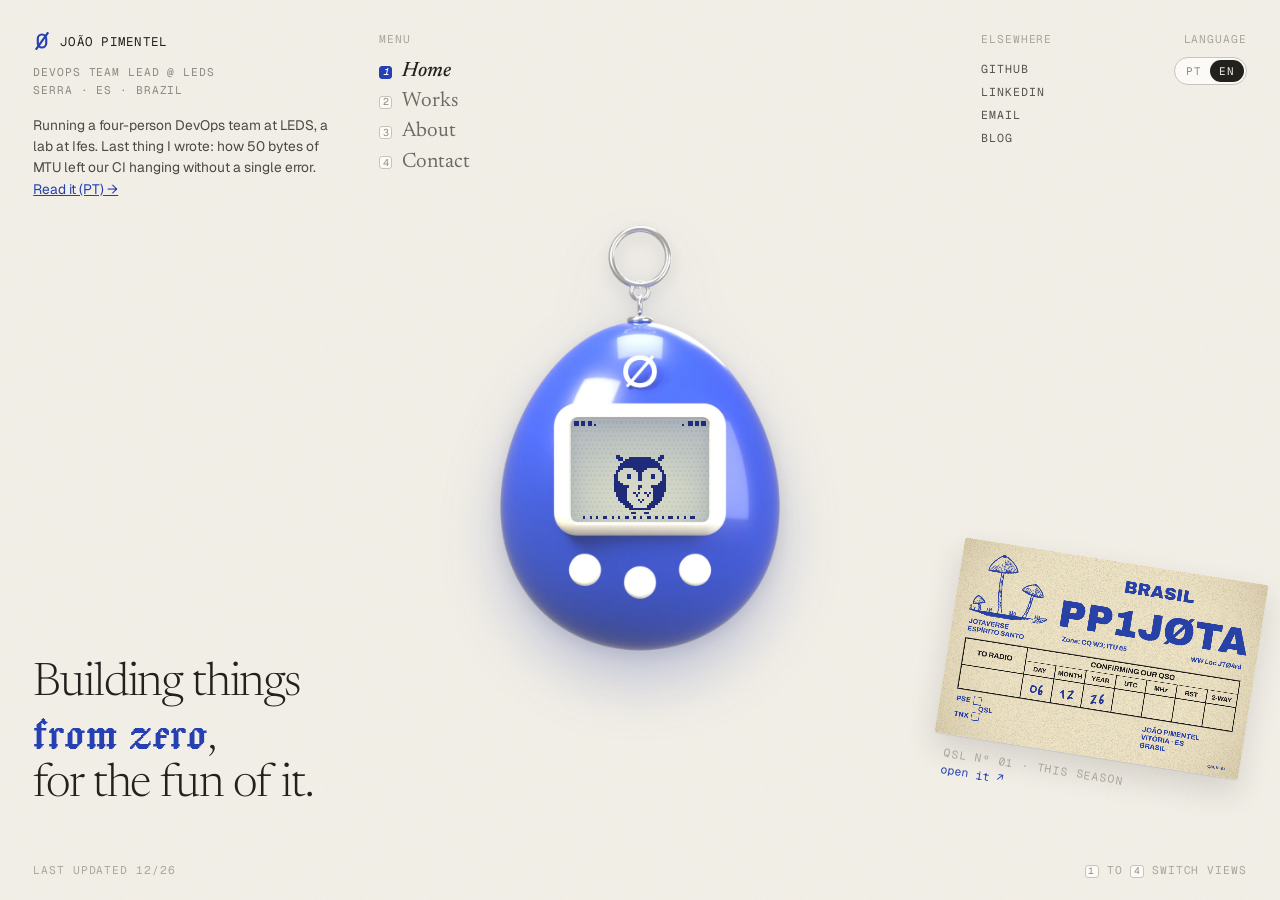
==== commit e21e9be9: "fix some wording" ====
--- a/index.html
+++ b/index.html
@@ -30,7 +30,7 @@
                 JOÃO PIMENTEL
             </a>
             <p class="mono-s" data-i18n="role">LÍDER DE DEVOPS NO LEDS<br>SERRA · ES · BRASIL</p>
-            <p class="mast-now" data-i18n="now">Toco um time de DevOps de quatro pessoas no LEDS, um laboratório do Ifes. O último texto que escrevi: como 50 bytes de MTU deixaram nosso CI travado sem um único erro. <a href="https://blog.jotaverse.com.br/posts/50-bytes-ci-mudo/">Ler →</a></p>
+            <p class="mast-now" data-i18n="now">Lidero um time de DevOps de quatro pessoas no LEDS, um laboratório do Ifes. O último texto que escrevi: como 50 bytes de MTU deixaram nosso CI travado sem um único erro. <a href="https://blog.jotaverse.com.br/posts/50-bytes-ci-mudo/">Ler →</a></p>
         </div>
 
         <nav class="mast-col mast-menu" data-i18n-aria="nav" aria-label="Seções">
@@ -50,8 +50,8 @@
         </div>
 
         <div class="mast-col mast-lang">
-            <p class="label" data-i18n="lang-label">língua</p>
-            <div class="lang" role="group" data-i18n-aria="lang-group" aria-label="Língua do site">
+            <p class="label" data-i18n="lang-label">idioma</p>
+            <div class="lang" role="group" data-i18n-aria="lang-group" aria-label="Idioma do site">
                 <button type="button" data-lang="pt" aria-pressed="true">PT</button>
                 <button type="button" data-lang="en" aria-pressed="false">EN</button>
             </div>
@@ -89,7 +89,7 @@
                 <!-- the collectible, tossed on the corner -->
                 <button type="button" class="tossed" id="open-qsl" aria-haspopup="dialog">
                     <canvas id="card-thumb" width="700" height="450" aria-hidden="true"></canvas>
-                    <span class="tossed-note"><span class="label" data-i18n="qsl-season">QSL Nº 01 · desta estação</span><span data-i18n="qsl-open">abrir ↗</span></span>
+                    <span class="tossed-note"><span class="label" data-i18n="qsl-season">QSL Nº 01 · desta temporada</span><span data-i18n="qsl-open">abrir ↗</span></span>
                 </button>
             </div>
         </section>
@@ -98,13 +98,13 @@
         <section class="view" id="works" aria-labelledby="works-title" hidden>
             <header class="view-head">
                 <h2 id="works-title" data-i18n="m-works">Projetos</h2>
-                <p class="mono-s" data-i18n="works-sub">o que eu faço quando ninguém está pedindo.</p>
+                <p class="mono-s" data-i18n="works-sub">o que eu faço quando ninguém pede.</p>
             </header>
             <div class="works">
                 <a class="work" href="https://github.com/joaomrpimentel/KubeOwl" target="_blank" rel="noopener">
                     <span class="work-shot"><img src="assets/works/kubeowl.webp" data-i18n-alt="alt-kubeowl" alt="Painel do KubeOwl com a visão geral do cluster" loading="lazy" width="1200" height="750"></span>
                     <span class="work-meta"><span class="work-name">KubeOwl</span><span class="chip">GO · OPEN SOURCE</span></span>
-                    <span class="work-title" data-i18n="w-kubeowl">Um dashboard web que mostra o estado de um cluster Kubernetes em tempo real.</span>
+                    <span class="work-title" data-i18n="w-kubeowl">Um painel web que mostra o estado de um cluster Kubernetes em tempo real.</span>
                 </a>
                 <a class="work" href="https://modula.jotaverse.com.br" target="_blank" rel="noopener">
                     <span class="work-shot"><img src="assets/works/modula.webp" data-i18n-alt="alt-modula" alt="Tela inicial do Modula com três sintetizadores" loading="lazy" width="1200" height="750" data-zoom="2.4" data-focus="50 30"></span>
@@ -119,10 +119,10 @@
                 <a class="work" href="https://lume.jotaverse.com.br/u/jota" target="_blank" rel="noopener">
                     <span class="work-shot"><img src="assets/works/lume.webp" data-i18n-alt="alt-lume" alt="Perfil no Lume com uma grade de fotos polaroid" loading="lazy" width="1200" height="750"></span>
                     <span class="work-meta"><span class="work-name">Lume</span><span class="chip" data-i18n="c-photos">REDE SOCIAL</span></span>
-                    <span class="work-title" data-i18n="w-lume">Uma rede social por convite, onde posto algumas fotos.</span>
+                    <span class="work-title" data-i18n="w-lume">Uma rede social só para convidados, onde posto algumas fotos.</span>
                 </a>
                 <a class="work" href="snake-queue/" target="_blank" rel="noopener">
-                    <span class="work-shot"><img src="assets/works/snake.webp" data-i18n-alt="alt-snake" alt="Ajuda do Snake Queue sobre o tabuleiro do jogo" loading="lazy" width="1200" height="750" data-zoom="1.6" data-focus="50 30"></span>
+                    <span class="work-shot"><img src="assets/works/snake.webp" data-i18n-alt="alt-snake" alt="Janela de ajuda do Snake Queue por cima do tabuleiro" loading="lazy" width="1200" height="750" data-zoom="1.6" data-focus="50 30"></span>
                     <span class="work-meta"><span class="work-name">Snake Queue</span><span class="chip" data-i18n="c-exp">EXPERIMENTO</span></span>
                     <span class="work-title" data-i18n="w-snake">Uma lista de tarefas em que cada tarefa é um pedaço de uma cobra.</span>
                 </a>
@@ -167,8 +167,8 @@
         <!-- ============ CONTACT ============ -->
         <section class="view view-center" id="links" aria-labelledby="links-title" hidden>
             <header class="view-head">
-                <h2 id="links-title" data-i18n="links-title">Diga oi</h2>
-                <p class="mono-s" data-i18n="links-sub">o email é copiado quando você clica.</p>
+                <h2 id="links-title" data-i18n="links-title">Manda um oi</h2>
+                <p class="mono-s" data-i18n="links-sub">clique no email pra copiar.</p>
             </header>
             <ul class="links">
                 <li><a href="mailto:joaomarcosrpimentel@gmail.com" data-copy="joaomarcosrpimentel@gmail.com"><span>Email</span><span class="mono-s">joaomarcosrpimentel@gmail.com</span><span class="go">⧉</span></a></li>
@@ -191,7 +191,7 @@
         <button type="button" class="dialog-close mono-s" id="close-qsl"><span data-i18n="close-l">esc · fechar</span> ×</button>
         <div class="qsl-dialog-card">
             <div class="card-wrap" id="card-wrap">
-                <canvas id="card" width="2100" height="1350" role="img" data-i18n-aria="card" aria-label="Cartão QSL de PP1JØTA, se preenchendo sozinho"></canvas>
+                <canvas id="card" width="2100" height="1350" role="img" data-i18n-aria="card" aria-label="Cartão QSL de PP1JØTA, que se preenche sozinho"></canvas>
                 <input id="to" class="to-input" maxlength="10" autocomplete="off" autocapitalize="characters"
                        spellcheck="false" data-i18n-aria="to" aria-label="Seu nome ou indicativo, escrito no campo TO RADIO">
             </div>
@@ -201,7 +201,7 @@
             <p class="label" data-i18n="qsl-live">QSL Nº 01 · no ar desde 9 out 2026</p>
             <h2 id="qsl-title" data-i18n="qsl-title">Cartão QSL</h2>
             <p data-i18n="qsl-1">Depois de um contato, radioamadores mandam um cartão-postal um pro outro confirmando que ele aconteceu. Esse cartão é o QSL.</p>
-            <p data-i18n="qsl-2">O site mantém um cartão por estação. Este é o primeiro. Quando sair o próximo, este vai pro arquivo e para de mudar.</p>
+            <p data-i18n="qsl-2">O site tem um cartão por temporada. Este é o primeiro. Quando sair o próximo, este vai pro arquivo e para de mudar.</p>
             <dl class="facts">
                 <div><dt class="label" data-i18n="qsl-feat">neste cartão</dt><dd data-i18n="qsl-feat-v"><i>Entoloma virescens</i>, um cogumelo da Mata Atlântica aqui do Espírito Santo, azul do chapéu ao pé.</dd></div>
                 <div><dt class="label" data-i18n="qsl-yours">o seu</dt><dd data-i18n="qsl-3">Escreva seu indicativo, ou só seu nome, em TO RADIO. A data e a hora se preenchem sozinhas.</dd></div>
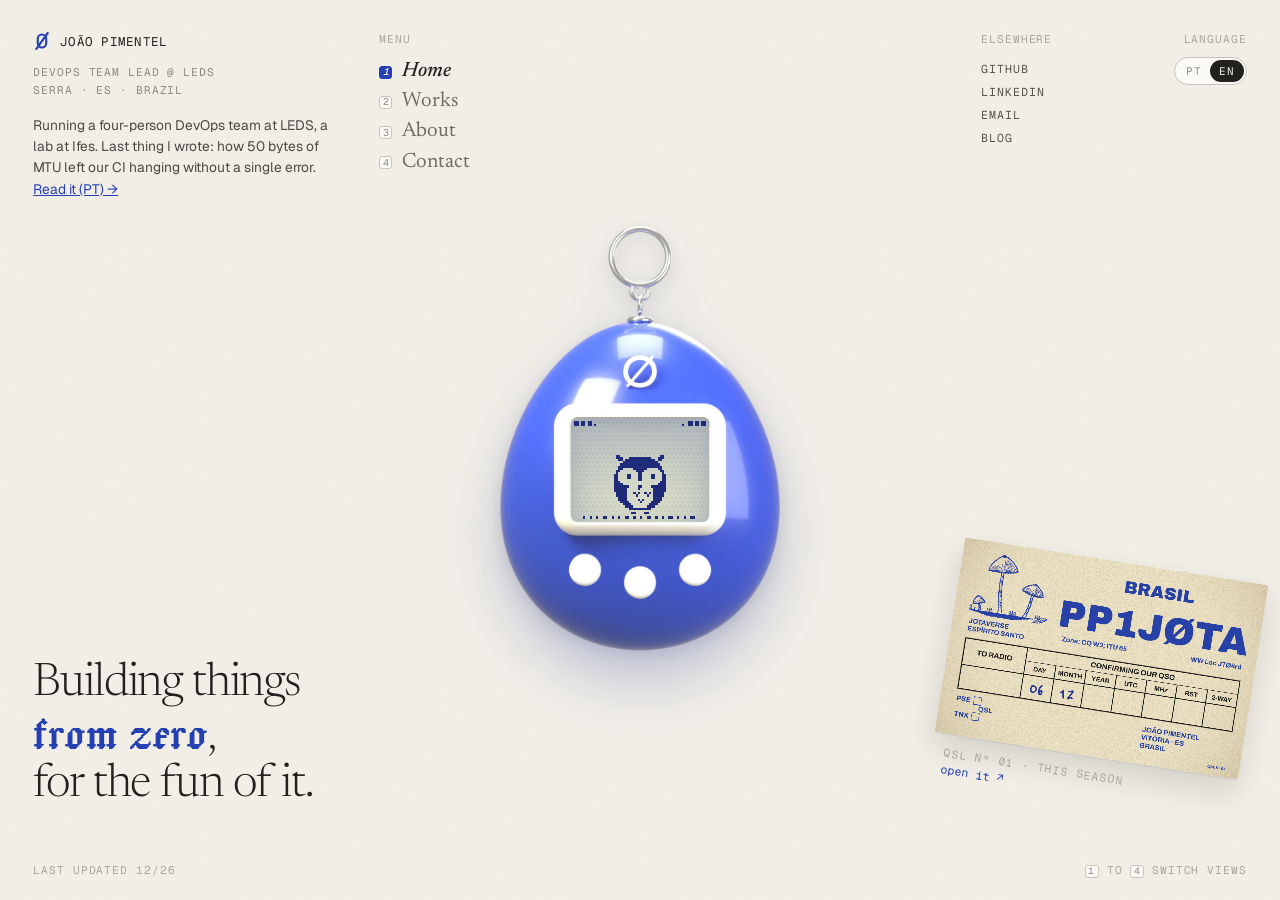
==== commit e0f88a47: "Layout melhor em telas menores" ====
--- a/index.html
+++ b/index.html
@@ -211,6 +211,8 @@
     </dialog>
 
     <div class="pet-hint" id="pet-hint" aria-hidden="true"></div>
+    <!-- same close as the card, shown while the egg is picked up -->
+    <button type="button" class="dialog-close pet-close mono-s" id="close-pet"><span data-i18n="close-l">esc · fechar</span> ×</button>
 
     <div class="toast" id="toast" role="status" aria-live="polite"></div>
 
--- a/site.css
+++ b/site.css
@@ -199,6 +199,12 @@
 }
 .mast, .headline, .tossed, .foot { transition: opacity 0.5s var(--ease); }
 
+.pet-close {
+    z-index: 60; opacity: 0; visibility: hidden;
+    transition: opacity 0.5s var(--ease), visibility 0.5s;
+}
+body.pet-focus .pet-close { opacity: 1; visibility: visible; }
+
 /* hints ride next to the cursor */
 .pet-hint {
     position: fixed; left: 0; top: 0; z-index: 80;
@@ -414,37 +420,63 @@
     .ichthys { position: relative; right: auto; bottom: auto; margin: 3rem auto 0; }
 }
 
+/* ---------- tablets, and anything narrow and tall ----------
+   three columns leave a hole under the egg: the egg goes on top,
+   the sentence and the card share the row under it */
+@media (max-width: 960px), (max-width: 1100px) and (orientation: portrait) {
+    .view-home { display: block; }
+    .home { grid-template-columns: minmax(0, 1fr) auto; grid-template-rows: auto auto; gap: 2.4rem 2rem; }
+    .pet { grid-column: 1 / 3; grid-row: 1; margin-top: 0; }
+    .egg { width: min(48vw, 400px); }
+    .headline { grid-column: 1; grid-row: 2; align-self: center; }
+    .tossed { grid-column: 2; grid-row: 2; align-self: center; width: clamp(200px, 30vw, 300px); margin: 0 0.6rem 3rem 0; transform: rotate(6deg); }
+}
+
 /* ---------- small screens ---------- */
 @media (max-width: 760px) {
-    .mast { grid-template-columns: 1fr auto; gap: 1rem; padding-top: 1.2rem; }
+    /* name and role on the left, language on the right, the menu its own row under them */
+    .mast { grid-template-columns: 1fr auto; gap: 0.9rem 1rem; padding-top: 1.2rem; }
     .mast-contact, .mast-now, .mast-lang .label { display: none; }
-    .mast-id { grid-column: 1 / 3; grid-row: 1; }
-    .mast-menu { grid-column: 1; grid-row: 2; }
-    .mast-lang { grid-column: 2; grid-row: 2; align-self: start; }
-    .mast-id { flex-direction: row; justify-content: space-between; align-items: center; width: 100%; }
+    .mast-id { grid-column: 1; grid-row: 1; gap: 0.35rem; }
+    .mast-lang { grid-column: 2; grid-row: 1; align-self: center; }
+    .mast-menu { grid-column: 1 / 3; grid-row: 2; }
     .brand { margin: 0; }
-    .mast-id .mono-s { text-align: right; font-size: 0.62rem; }
+    .mast-id .mono-s { font-size: 0.62rem; line-height: 1.5; }
     .mast-menu { flex-direction: row; flex-wrap: wrap; gap: 0.2rem 1.1rem; border-bottom: 1px solid var(--rule); padding-bottom: 0.7rem; }
     .mast-menu .label { display: none; }
     .mast-menu a { font-size: 1.1rem; gap: 0.4rem; }
     .mast-menu kbd { display: none; }
     .view { padding-top: 2rem; }
-    .view-home { display: block; }
-    /* pet, sentence, then the card and the blog side by side */
-    .home { grid-template-columns: 1fr 1fr; grid-template-rows: auto auto auto; gap: 2.4rem 1rem; }
-    .pet { grid-column: 1 / 3; grid-row: 1; margin-top: 0; }
-    .egg { width: min(78vw, 340px); }
-    .headline { grid-column: 1 / 3; grid-row: 2; font-size: clamp(2.2rem, 10vw, 3rem); white-space: normal; }
-    .tossed { grid-column: 1 / 3; grid-row: 3; justify-self: center; align-self: start; width: min(80%, 320px); margin: 0.6rem 0 3rem; transform: rotate(-5deg); }
+    .view-home { padding-top: 1rem; }
+    /* pet, sentence, then the card: the sentence has to make the first screen */
+    .home { grid-template-columns: minmax(0, 1fr); grid-template-rows: auto auto auto; gap: 1.2rem; }
+    .pet { grid-column: 1; }
+    .egg { width: min(64vw, 280px); max-height: 50svh; max-width: calc(50svh * 0.818); }
+    .headline { grid-column: 1; font-size: clamp(2.2rem, 10vw, 3rem); white-space: normal; }
+    .tossed { grid-column: 1; grid-row: 3; justify-self: center; align-self: start; width: min(80%, 320px); margin: 2rem 0 3rem; transform: rotate(-5deg); }
     /* taller than the screen: centring would push the top out of scroll reach */
     .qsl-dialog[open] { grid-template-columns: minmax(0, 1fr); align-items: start; align-content: start; }
     .qsl-dialog { padding-top: 64px; }
     .qsl-dialog-card { padding: 0 6px; }
-    .dialog-close { top: 1.2rem; }
+    /* a bar with paper under it, so the text scrolls behind it and not through it */
+    .dialog-close { top: 0; left: 0; right: 0; z-index: 2; padding: 1.2rem var(--gut) 0.9rem; text-align: right; background: var(--paper); }
+    .pet-close { background: none; }    /* nothing scrolls under the egg */
+    /* long centred paragraphs are hard to read on a phone */
+    .me-text > p { text-align: left; }
+    .ichthys { width: 170px; margin-top: 2rem; }
     .links a { grid-template-columns: 1fr auto; }
     .links .mono-s { grid-row: 2; word-break: break-all; }
     .links .go { grid-row: 1 / 3; grid-column: 2; }
     .foot-keys { display: none; }
+}
+
+/* ---------- touch ---------- */
+@media (pointer: coarse) {
+    /* the drawn buttons are ~26px wide: give the finger more to hit */
+    .egg-key::before { content: ""; position: absolute; inset: -8px; border-radius: 50%; }
+}
+@media (hover: none) {
+    .pet-hint { display: none; }
 }
 
 @media (prefers-reduced-motion: reduce) {
